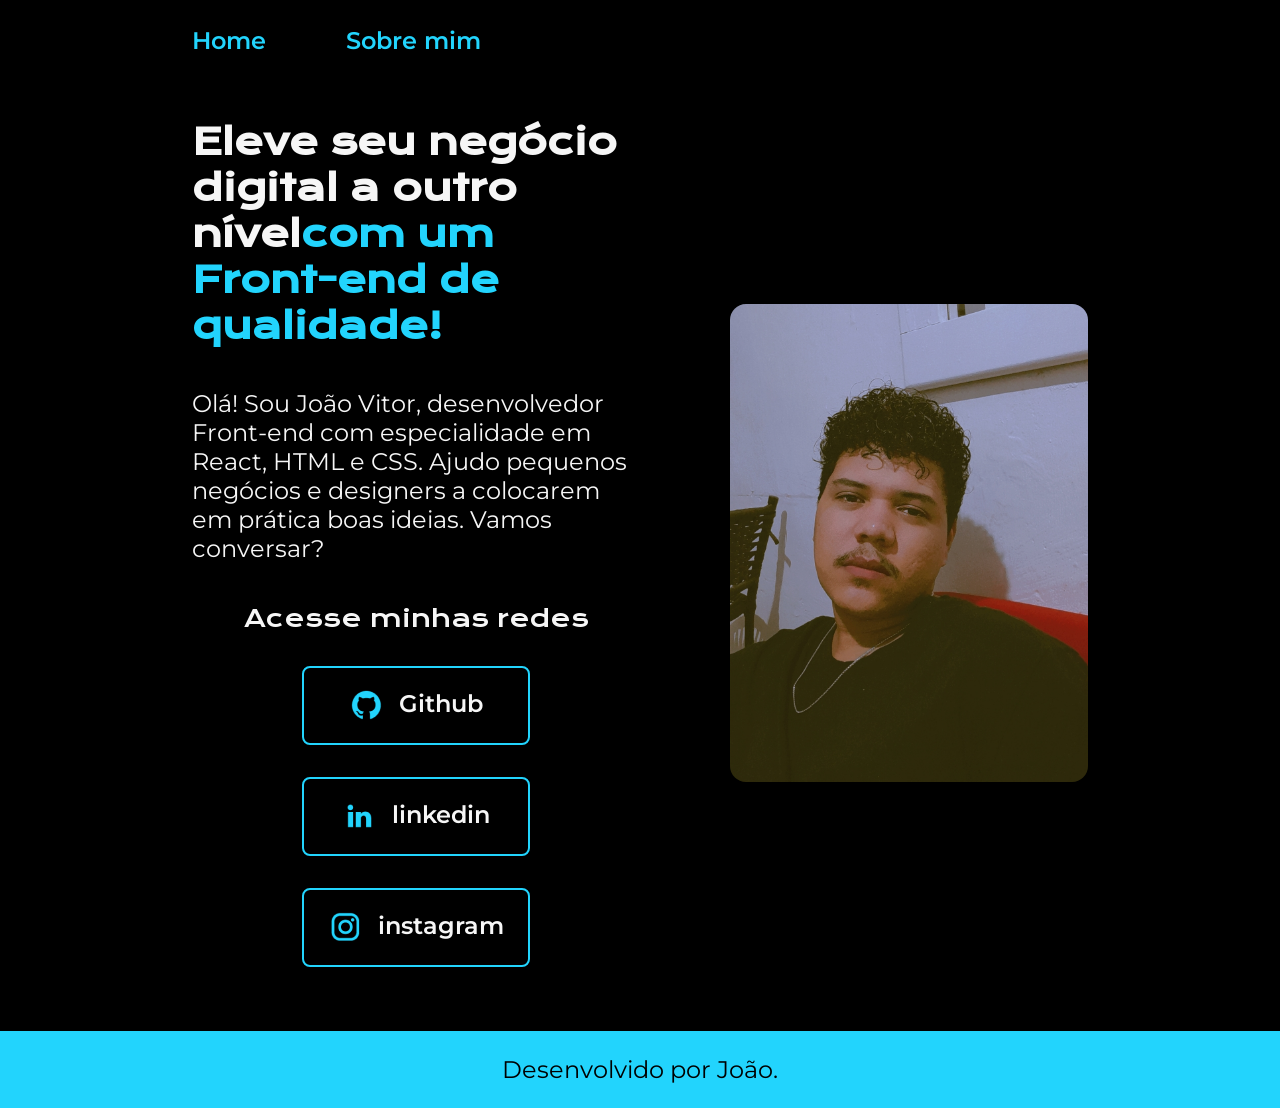
==== index.html @ b3d66b2e "Add files via upload" ====
<!DOCTYPE html>
<html lang="pt-br">

<head>
    <meta charset="UTF-8">
    <meta http-equiv="X-UA-Compatible" content="IE=edge">
    <meta name="viewport" content="width=device-width, initial-scale=1.0">
    <title>Portifolio</title>
    <link rel="stylesheet" href="./styles/style.css">
</head>

<body>
    <header class="cabecalho">
        <nav class="cabecalho__menu">
            <a class="cabecalho__menu__link" href="index.html">Home</a>
            <a class="cabecalho__menu__link" href="about.html">Sobre mim</a>
        </nav>
    </header>
    <main class="apresentacao">
        <section class="apresentacao__conteudo">
            <h1 class="apresentacao__conteudo__titulo">Eleve seu negócio digital a outro nível<strong 
            class="titulo-destaque">com um Front-end de qualidade!
            </strong></h1>
            <p class="apresentacao__conteudo__texto">Olá! Sou João Vitor, desenvolvedor
            Front-end com especialidade em React, HTML e
            CSS. Ajudo pequenos negócios e designers a
            colocarem em prática boas ideias. Vamos
            conversar?</p>
            <div class="apresentacao__links">
                <h2 class="apresentacao__links__subtitulo">Acesse minhas redes</h2>
                <a class="apresentacao__links__navegacao" href="https://github.com/slaaff">
                    <img src="./assets/github.png">
                    Github
                </a>
                <a class="apresentacao__links__navegacao" href="https://linkedin.com/in/joaovsgaldino">
                    <img src="./assets/linkedin.png">
                    linkedin
                </a>
                <a class="apresentacao__links__navegacao" href="https://instagram.com/sla_aff/">
                    <img src="./assets/instagram.png">
                    instagram
                </a>
            </div>
        </section>
        <img class="apresentacao__imagem" src="./assets/foto.jpg" alt="Foto de João Vitor">
    </main>
    <footer class="rodape">
        <p>Desenvolvido por João.</p>
    </footer>
</body>

</html>
---- styles/style.css ----
@import url('https://fonts.googleapis.com/css2?family=Krona+One&family=Montserrat:wght@400;600&display=swap');

:root {
    --cor-primaria: #000000;
    --cor-secundaria: #F6F6F6;
    --cor-terciaria: #22D4FD;
    --cor-hover: #272727;

    --fonte-primaria: 'Krona One', sans-serif;
    --fonte-secundaria: 'Montserrat', sans-serif;
}
*{
    margin: 0;
    padding: 0;
}

body{
    box-sizing: border-box;
    background-color: var(--cor-primaria);
    color: var(--cor-secundaria);
}
.cabecalho {
    padding: 2% 0% 0% 15%;
}
.cabecalho__menu{
    display: flex;
    gap: 80px;
}
.cabecalho__menu__link{
    font-family: var(--fonte-secundaria);
    font-size: 24px;
    font-weight: 600;
    color: var(--cor-terciaria);
    text-decoration: none;
}
.apresentacao {
    padding: 5% 15%;
    display: flex;
    align-items: center;
    justify-content: space-between;
    gap: 82px;
}
.apresentacao__conteudo {
    width: 50%;
    display: flex;
    flex-direction: column;
    gap: 40px;
}

.apresentacao__conteudo__titulo {
    font-size: 2.25rem;
    font-family: var(--fonte-primaria);
}

.titulo-destaque{
    color: var(--cor-terciaria);
}
.apresentacao__conteudo__texto{
    font-size: 1.5rem;
    font-family: var(--fonte-secundaria);
}

.apresentacao__links{
    display: flex;
    flex-direction: column;
    justify-content: space-between;
    align-items: center;
    gap: 32px;
}
.apresentacao__links__subtitulo{
    font-family: var(--fonte-primaria);
    font-weight: 400;
    font-size: 1.5rem;
}
.apresentacao__links__navegacao{
    display: flex;
    justify-content: center;
    gap: 16px;
    border: 2px solid var(--cor-terciaria);
    width: 50%;
    text-align: center;
    border-radius: 8px;
    font-size: 1.5rem;
    font-weight: 600;
    padding: 21.5px 0;
    text-decoration: none;
    color: var(--cor-secundaria);
    font-family: var(--fonte-secundaria);
}
.apresentacao__links__link:hover{
    background-color: var(--cor-hover);
}

.apresentacao__imagem {
    width: 40%;
    max-width: 420px;
    border-radius: 16px;
    object-fit: cover;
    aspect-ratio: 3/4;
}
.rodape{
    color: var(--cor-primaria);
    background-color: var(--cor-terciaria);
    padding: 24px;
    text-align: center;
    font-family: var(--fonte-secundaria);
    font-size: 1.5rem;
    font-weight: 400;
}

@media (max-width: 1200px) {
    .cabecalho {
        padding: 10%;
    }

    .cabecalho__menu {
        justify-content: center;
    }

    .apresentacao {
        flex-direction: column-reverse;
        padding: 5%;
    }

    .apresentacao__conteudo {
        width: auto;
    }
}
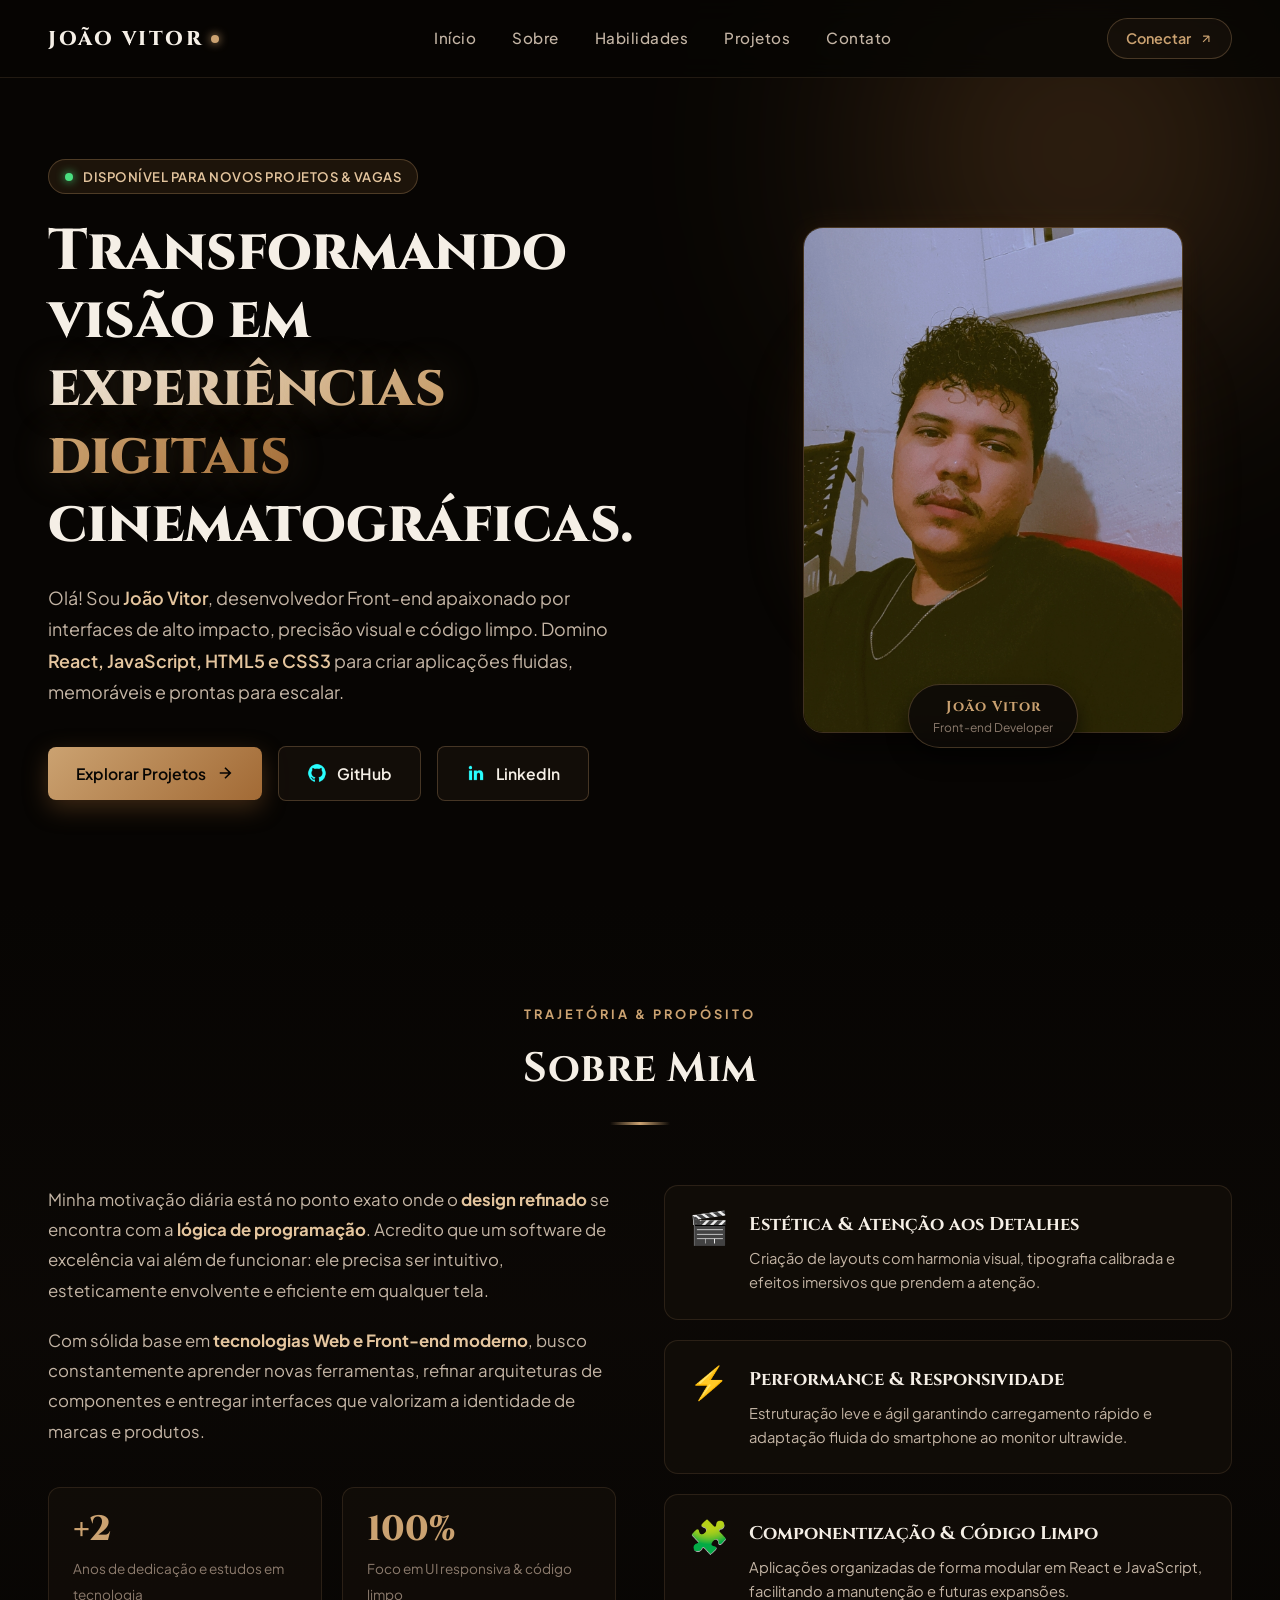
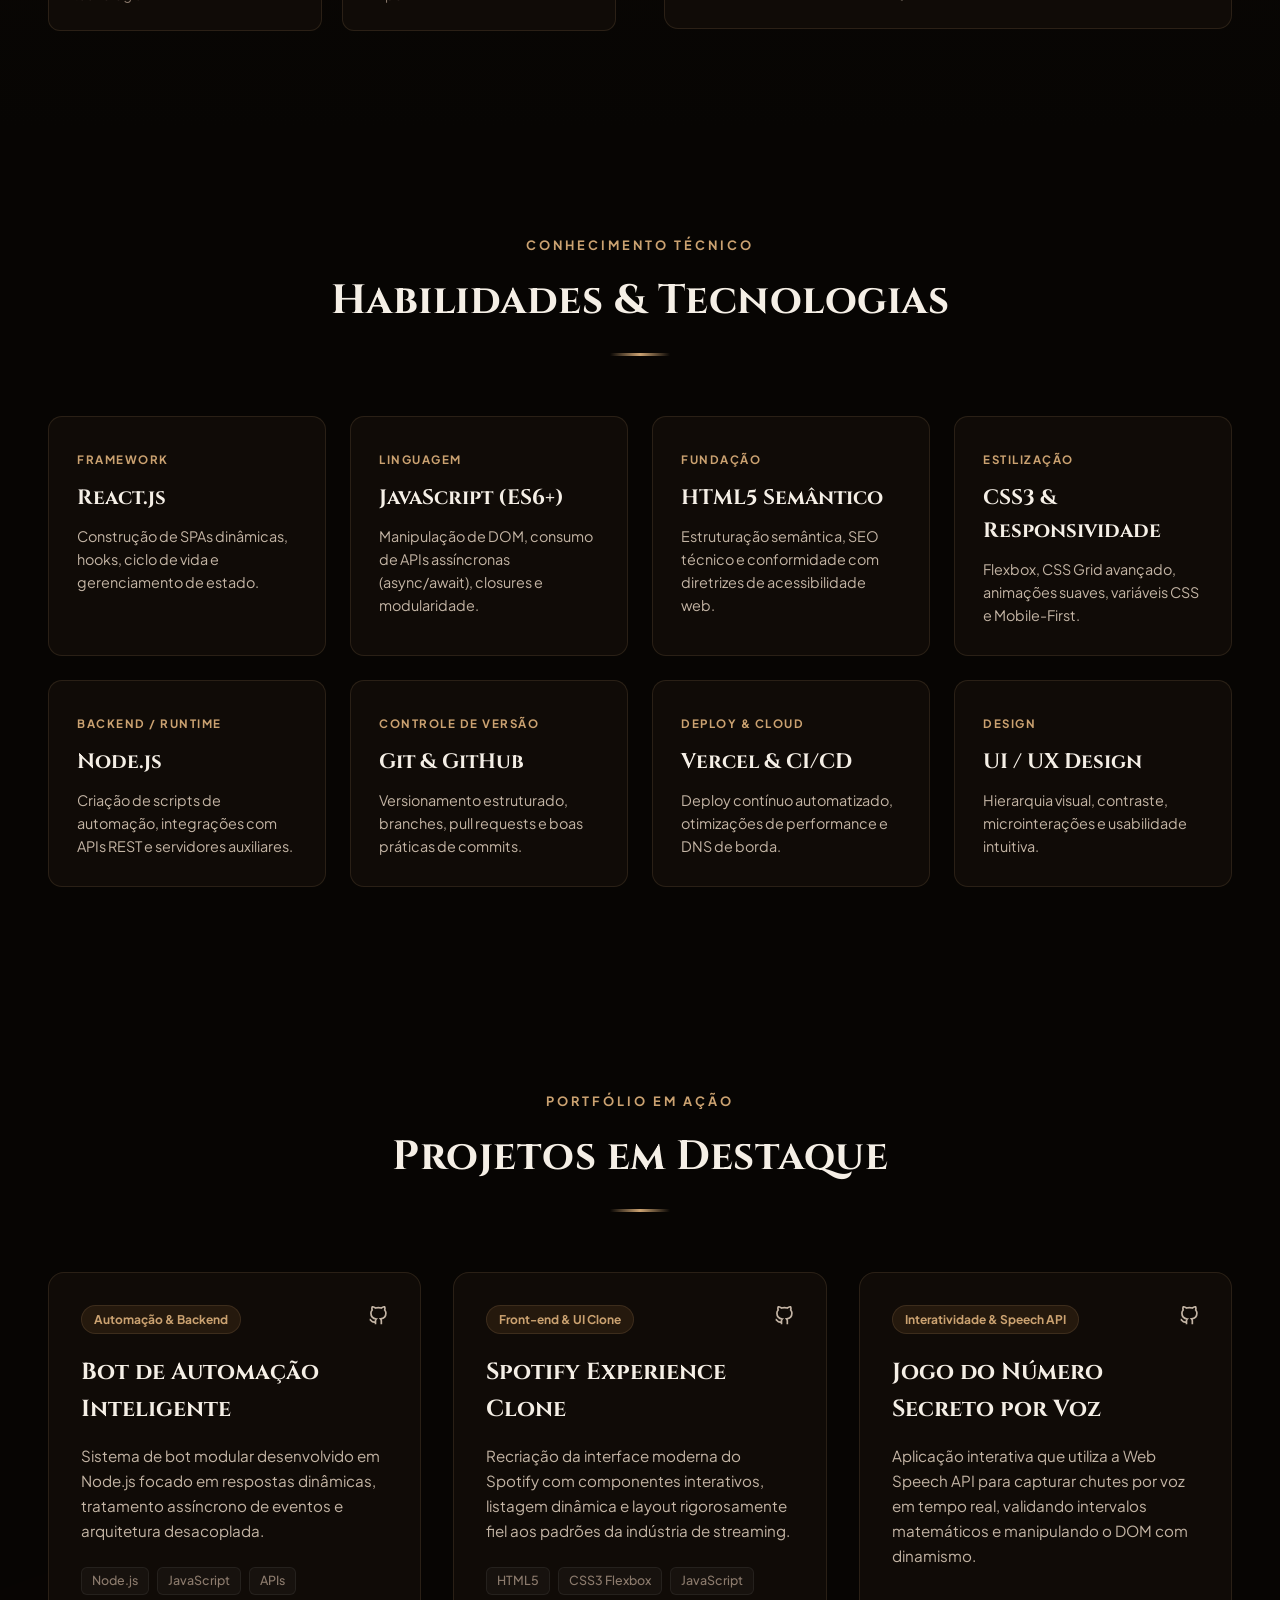
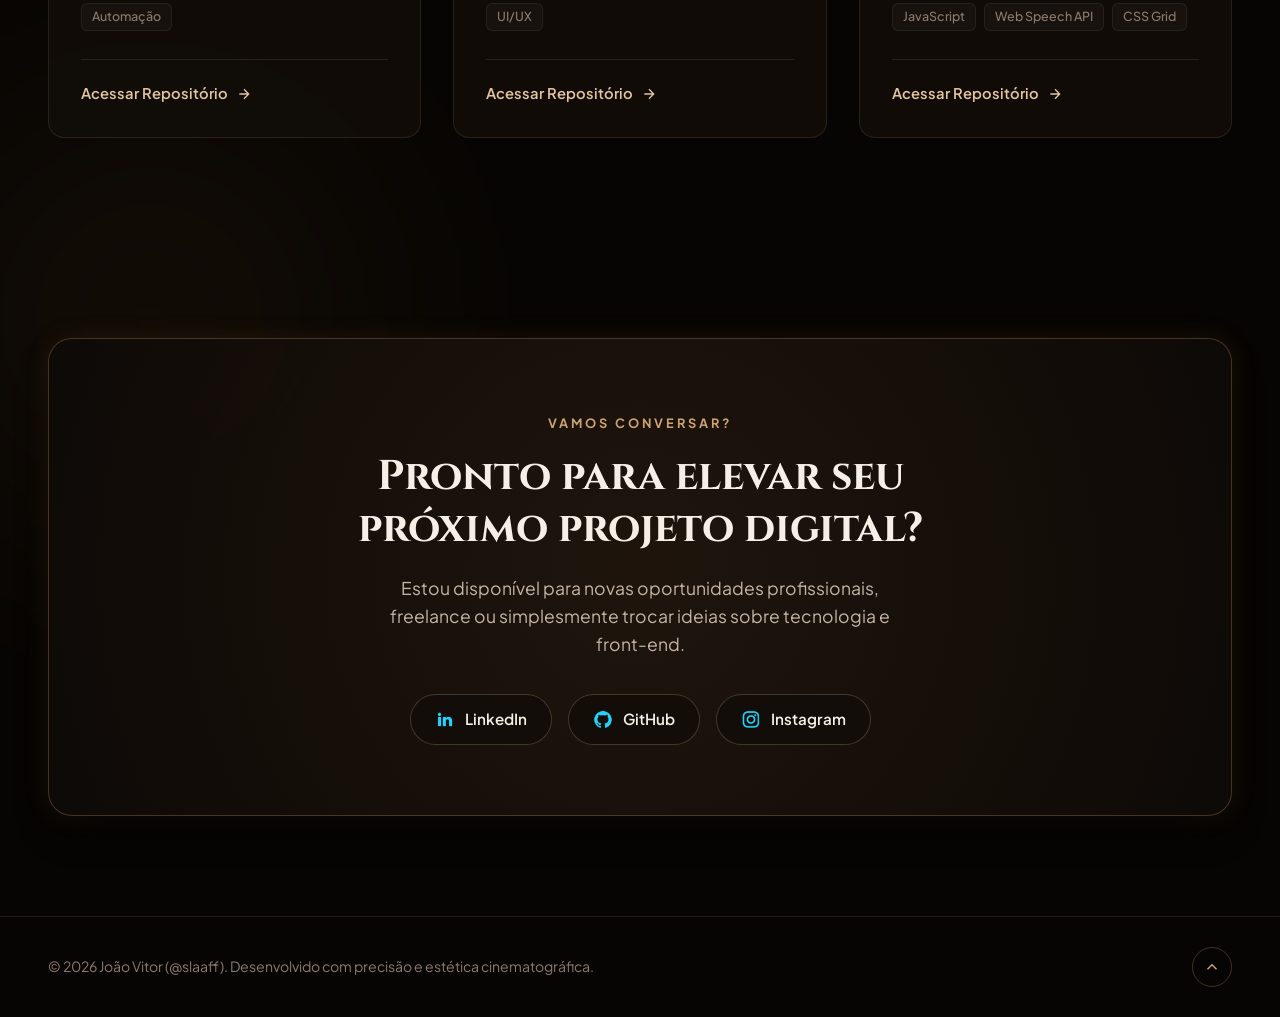
==== commit fc6e6f53: "feat: redesign cinematográfico baseado na paleta âmbar/noir com showcase de projetos" ====
--- a/index.html
+++ b/index.html
@@ -5,48 +5,359 @@
     <meta charset="UTF-8">
     <meta http-equiv="X-UA-Compatible" content="IE=edge">
     <meta name="viewport" content="width=device-width, initial-scale=1.0">
-    <title>Portifolio</title>
+    <title>João Vitor | Desenvolvedor Front-end</title>
+    <meta name="description" content="Portfólio de João Vitor - Desenvolvedor Front-end especializado em React, JavaScript, HTML5 e CSS3 com design moderno e cinematográfico.">
+    
+    <!-- Google Fonts -->
+    <link rel="preconnect" href="https://fonts.googleapis.com">
+    <link rel="preconnect" href="https://fonts.gstatic.com" crossorigin>
+    <link href="https://fonts.googleapis.com/css2?family=Cinzel:wght@600;700;800;900&family=Plus+Jakarta+Sans:wght@300;400;500;600;700&display=swap" rel="stylesheet">
+    
     <link rel="stylesheet" href="./styles/style.css">
 </head>
 
 <body>
-    <header class="cabecalho">
-        <nav class="cabecalho__menu">
-            <a class="cabecalho__menu__link" href="index.html">Home</a>
-            <a class="cabecalho__menu__link" href="about.html">Sobre mim</a>
-        </nav>
+    <!-- Iluminação ambiente cinematográfica de fundo -->
+    <div class="ambient-glow ambient-glow--top"></div>
+    <div class="ambient-glow ambient-glow--bottom"></div>
+
+    <!-- Cabeçalho / Navegação -->
+    <header class="header">
+        <div class="header__container">
+            <a href="#inicio" class="header__logo">
+                <span class="logo__text">JOÃO VITOR</span>
+                <span class="logo__dot"></span>
+            </a>
+            
+            <nav class="header__nav">
+                <a class="nav__link" href="#inicio">Início</a>
+                <a class="nav__link" href="#sobre">Sobre</a>
+                <a class="nav__link" href="#skills">Habilidades</a>
+                <a class="nav__link" href="#projetos">Projetos</a>
+                <a class="nav__link" href="#contato">Contato</a>
+            </nav>
+
+            <a class="header__cta" href="https://linkedin.com/in/joaovsgaldino" target="_blank" rel="noopener noreferrer">
+                <span>Conectar</span>
+                <svg width="14" height="14" viewBox="0 0 24 24" fill="none" stroke="currentColor" stroke-width="2"><path d="M7 17L17 7M17 7H7M17 7V17"/></svg>
+            </a>
+        </div>
     </header>
-    <main class="apresentacao">
-        <section class="apresentacao__conteudo">
-            <h1 class="apresentacao__conteudo__titulo">Eleve seu negócio digital a outro nível<strong 
-            class="titulo-destaque">com um Front-end de qualidade!
-            </strong></h1>
-            <p class="apresentacao__conteudo__texto">Olá! Sou João Vitor, desenvolvedor
-            Front-end com especialidade em React, HTML e
-            CSS. Ajudo pequenos negócios e designers a
-            colocarem em prática boas ideias. Vamos
-            conversar?</p>
-            <div class="apresentacao__links">
-                <h2 class="apresentacao__links__subtitulo">Acesse minhas redes</h2>
-                <a class="apresentacao__links__navegacao" href="https://github.com/slaaff">
-                    <img src="./assets/github.png">
-                    Github
-                </a>
-                <a class="apresentacao__links__navegacao" href="https://linkedin.com/in/joaovsgaldino">
-                    <img src="./assets/linkedin.png">
-                    linkedin
-                </a>
-                <a class="apresentacao__links__navegacao" href="https://instagram.com/sla_aff/">
-                    <img src="./assets/instagram.png">
-                    instagram
-                </a>
-            </div>
-        </section>
-        <img class="apresentacao__imagem" src="./assets/foto.jpg" alt="Foto de João Vitor">
+
+    <main>
+        <!-- Hero Section -->
+        <section id="inicio" class="hero">
+            <div class="hero__container">
+                <div class="hero__content">
+                    <div class="status-badge">
+                        <span class="status-badge__dot"></span>
+                        <span class="status-badge__text">Disponível para novos projetos & vagas</span>
+                    </div>
+
+                    <h1 class="hero__title">
+                        Transformando visão em <span class="highlight-gold">experiências digitais</span> cinematográficas.
+                    </h1>
+
+                    <p class="hero__description">
+                        Olá! Sou <strong>João Vitor</strong>, desenvolvedor Front-end apaixonado por interfaces de alto impacto, precisão visual e código limpo. Domino <strong>React, JavaScript, HTML5 e CSS3</strong> para criar aplicações fluidas, memoráveis e prontas para escalar.
+                    </p>
+
+                    <div class="hero__actions">
+                        <a href="#projetos" class="btn btn--primary">
+                            <span>Explorar Projetos</span>
+                            <svg width="18" height="18" viewBox="0 0 24 24" fill="none" stroke="currentColor" stroke-width="2.2"><path d="M5 12h14M12 5l7 7-7 7"/></svg>
+                        </a>
+                        <a href="https://github.com/slaaff" target="_blank" rel="noopener noreferrer" class="btn btn--secondary">
+                            <img src="./assets/github.png" alt="GitHub" class="btn__icon">
+                            <span>GitHub</span>
+                        </a>
+                        <a href="https://linkedin.com/in/joaovsgaldino" target="_blank" rel="noopener noreferrer" class="btn btn--secondary">
+                            <img src="./assets/linkedin.png" alt="LinkedIn" class="btn__icon">
+                            <span>LinkedIn</span>
+                        </a>
+                    </div>
+                </div>
+
+                <div class="hero__visual">
+                    <div class="photo-frame">
+                        <div class="photo-frame__glow"></div>
+                        <img class="photo-frame__img" src="./assets/foto.jpg" alt="Foto de João Vitor">
+                        <div class="photo-frame__badge">
+                            <span class="badge__title">João Vitor</span>
+                            <span class="badge__subtitle">Front-end Developer</span>
+                        </div>
+                    </div>
+                </div>
+            </div>
+        </section>
+
+        <!-- Seção Sobre Mim -->
+        <section id="sobre" class="about">
+            <div class="section__container">
+                <div class="section__header">
+                    <span class="section__kicker">TRAJETÓRIA & PROPÓSITO</span>
+                    <h2 class="section__title">Sobre Mim</h2>
+                    <div class="section__line"></div>
+                </div>
+
+                <div class="about__grid">
+                    <div class="about__text-block">
+                        <p class="about__paragraph">
+                            Minha motivação diária está no ponto exato onde o <strong>design refinado</strong> se encontra com a <strong>lógica de programação</strong>. Acredito que um software de excelência vai além de funcionar: ele precisa ser intuitivo, esteticamente envolvente e eficiente em qualquer tela.
+                        </p>
+                        <p class="about__paragraph">
+                            Com sólida base em <strong>tecnologias Web e Front-end moderno</strong>, busco constantemente aprender novas ferramentas, refinar arquiteturas de componentes e entregar interfaces que valorizam a identidade de marcas e produtos.
+                        </p>
+
+                        <div class="stats-grid">
+                            <div class="stat-card">
+                                <span class="stat-card__number">+2</span>
+                                <span class="stat-card__label">Anos de dedicação e estudos em tecnologia</span>
+                            </div>
+                            <div class="stat-card">
+                                <span class="stat-card__number">100%</span>
+                                <span class="stat-card__label">Foco em UI responsiva & código limpo</span>
+                            </div>
+                        </div>
+                    </div>
+
+                    <div class="about__pillars">
+                        <div class="pillar-card">
+                            <div class="pillar-card__icon">🎬</div>
+                            <div class="pillar-card__info">
+                                <h3>Estética & Atenção aos Detalhes</h3>
+                                <p>Criação de layouts com harmonia visual, tipografia calibrada e efeitos imersivos que prendem a atenção.</p>
+                            </div>
+                        </div>
+
+                        <div class="pillar-card">
+                            <div class="pillar-card__icon">⚡</div>
+                            <div class="pillar-card__info">
+                                <h3>Performance & Responsividade</h3>
+                                <p>Estruturação leve e ágil garantindo carregamento rápido e adaptação fluida do smartphone ao monitor ultrawide.</p>
+                            </div>
+                        </div>
+
+                        <div class="pillar-card">
+                            <div class="pillar-card__icon">🧩</div>
+                            <div class="pillar-card__info">
+                                <h3>Componentização & Código Limpo</h3>
+                                <p>Aplicações organizadas de forma modular em React e JavaScript, facilitando a manutenção e futuras expansões.</p>
+                            </div>
+                        </div>
+                    </div>
+                </div>
+            </div>
+        </section>
+
+        <!-- Seção de Habilidades (Tech Stack) -->
+        <section id="skills" class="skills">
+            <div class="section__container">
+                <div class="section__header">
+                    <span class="section__kicker">CONHECIMENTO TÉCNICO</span>
+                    <h2 class="section__title">Habilidades & Tecnologias</h2>
+                    <div class="section__line"></div>
+                </div>
+
+                <div class="skills__grid">
+                    <div class="skill-card">
+                        <div class="skill-card__tag">Framework</div>
+                        <h3 class="skill-card__name">React.js</h3>
+                        <p class="skill-card__desc">Construção de SPAs dinâmicas, hooks, ciclo de vida e gerenciamento de estado.</p>
+                    </div>
+
+                    <div class="skill-card">
+                        <div class="skill-card__tag">Linguagem</div>
+                        <h3 class="skill-card__name">JavaScript (ES6+)</h3>
+                        <p class="skill-card__desc">Manipulação de DOM, consumo de APIs assíncronas (async/await), closures e modularidade.</p>
+                    </div>
+
+                    <div class="skill-card">
+                        <div class="skill-card__tag">Fundação</div>
+                        <h3 class="skill-card__name">HTML5 Semântico</h3>
+                        <p class="skill-card__desc">Estruturação semântica, SEO técnico e conformidade com diretrizes de acessibilidade web.</p>
+                    </div>
+
+                    <div class="skill-card">
+                        <div class="skill-card__tag">Estilização</div>
+                        <h3 class="skill-card__name">CSS3 & Responsividade</h3>
+                        <p class="skill-card__desc">Flexbox, CSS Grid avançado, animações suaves, variáveis CSS e Mobile-First.</p>
+                    </div>
+
+                    <div class="skill-card">
+                        <div class="skill-card__tag">Backend / Runtime</div>
+                        <h3 class="skill-card__name">Node.js</h3>
+                        <p class="skill-card__desc">Criação de scripts de automação, integrações com APIs REST e servidores auxiliares.</p>
+                    </div>
+
+                    <div class="skill-card">
+                        <div class="skill-card__tag">Controle de Versão</div>
+                        <h3 class="skill-card__name">Git & GitHub</h3>
+                        <p class="skill-card__desc">Versionamento estruturado, branches, pull requests e boas práticas de commits.</p>
+                    </div>
+
+                    <div class="skill-card">
+                        <div class="skill-card__tag">Deploy & Cloud</div>
+                        <h3 class="skill-card__name">Vercel & CI/CD</h3>
+                        <p class="skill-card__desc">Deploy contínuo automatizado, otimizações de performance e DNS de borda.</p>
+                    </div>
+
+                    <div class="skill-card">
+                        <div class="skill-card__tag">Design</div>
+                        <h3 class="skill-card__name">UI / UX Design</h3>
+                        <p class="skill-card__desc">Hierarquia visual, contraste, microinterações e usabilidade intuitiva.</p>
+                    </div>
+                </div>
+            </div>
+        </section>
+
+        <!-- Seção de Projetos -->
+        <section id="projetos" class="projects">
+            <div class="section__container">
+                <div class="section__header">
+                    <span class="section__kicker">PORTFÓLIO EM AÇÃO</span>
+                    <h2 class="section__title">Projetos em Destaque</h2>
+                    <div class="section__line"></div>
+                </div>
+
+                <div class="projects__grid">
+                    <!-- Projeto 1: Bot -->
+                    <article class="project-card">
+                        <div class="project-card__header">
+                            <span class="project-card__badge">Automação & Backend</span>
+                            <div class="project-card__links">
+                                <a href="https://github.com/slaaff/bot" target="_blank" rel="noopener noreferrer" title="Ver código no GitHub" class="icon-link">
+                                    <svg width="20" height="20" viewBox="0 0 24 24" fill="none" stroke="currentColor" stroke-width="2"><path d="M9 19c-5 1.5-5-2.5-7-3m14 6v-3.87a3.37 3.37 0 0 0-.94-2.61c3.14-.35 6.44-1.54 6.44-7A5.44 5.44 0 0 0 20 4.77 5.07 5.07 0 0 0 19.91 1S18.73.65 16 2.48a13.38 13.38 0 0 0-7 0C6.27.65 5.09 1 5.09 1A5.07 5.07 0 0 0 5 4.77a5.44 5.44 0 0 0-1.5 3.78c0 5.42 3.3 6.61 6.44 7A3.37 3.37 0 0 0 9 18.13V22"/></svg>
+                                </a>
+                            </div>
+                        </div>
+
+                        <h3 class="project-card__title">Bot de Automação Inteligente</h3>
+                        <p class="project-card__desc">
+                            Sistema de bot modular desenvolvido em Node.js focado em respostas dinâmicas, tratamento assíncrono de eventos e arquitetura desacoplada.
+                        </p>
+
+                        <div class="project-card__techs">
+                            <span>Node.js</span>
+                            <span>JavaScript</span>
+                            <span>APIs</span>
+                            <span>Automação</span>
+                        </div>
+
+                        <div class="project-card__footer">
+                            <a href="https://github.com/slaaff/bot" target="_blank" rel="noopener noreferrer" class="project-link">
+                                <span>Acessar Repositório</span>
+                                <svg width="16" height="16" viewBox="0 0 24 24" fill="none" stroke="currentColor" stroke-width="2"><path d="M5 12h14M12 5l7 7-7 7"/></svg>
+                            </a>
+                        </div>
+                    </article>
+
+                    <!-- Projeto 2: Spotify Imersão -->
+                    <article class="project-card">
+                        <div class="project-card__header">
+                            <span class="project-card__badge">Front-end & UI Clone</span>
+                            <div class="project-card__links">
+                                <a href="https://github.com/slaaff/spotify-imersao-alura" target="_blank" rel="noopener noreferrer" title="Ver código no GitHub" class="icon-link">
+                                    <svg width="20" height="20" viewBox="0 0 24 24" fill="none" stroke="currentColor" stroke-width="2"><path d="M9 19c-5 1.5-5-2.5-7-3m14 6v-3.87a3.37 3.37 0 0 0-.94-2.61c3.14-.35 6.44-1.54 6.44-7A5.44 5.44 0 0 0 20 4.77 5.07 5.07 0 0 0 19.91 1S18.73.65 16 2.48a13.38 13.38 0 0 0-7 0C6.27.65 5.09 1 5.09 1A5.07 5.07 0 0 0 5 4.77a5.44 5.44 0 0 0-1.5 3.78c0 5.42 3.3 6.61 6.44 7A3.37 3.37 0 0 0 9 18.13V22"/></svg>
+                                </a>
+                            </div>
+                        </div>
+
+                        <h3 class="project-card__title">Spotify Experience Clone</h3>
+                        <p class="project-card__desc">
+                            Recriação da interface moderna do Spotify com componentes interativos, listagem dinâmica e layout rigorosamente fiel aos padrões da indústria de streaming.
+                        </p>
+
+                        <div class="project-card__techs">
+                            <span>HTML5</span>
+                            <span>CSS3 Flexbox</span>
+                            <span>JavaScript</span>
+                            <span>UI/UX</span>
+                        </div>
+
+                        <div class="project-card__footer">
+                            <a href="https://github.com/slaaff/spotify-imersao-alura" target="_blank" rel="noopener noreferrer" class="project-link">
+                                <span>Acessar Repositório</span>
+                                <svg width="16" height="16" viewBox="0 0 24 24" fill="none" stroke="currentColor" stroke-width="2"><path d="M5 12h14M12 5l7 7-7 7"/></svg>
+                            </a>
+                        </div>
+                    </article>
+
+                    <!-- Projeto 3: Jogo Número Secreto -->
+                    <article class="project-card">
+                        <div class="project-card__header">
+                            <span class="project-card__badge">Interatividade & Speech API</span>
+                            <div class="project-card__links">
+                                <a href="https://github.com/slaaff/jogo-do-numero-secreto-alura" target="_blank" rel="noopener noreferrer" title="Ver código no GitHub" class="icon-link">
+                                    <svg width="20" height="20" viewBox="0 0 24 24" fill="none" stroke="currentColor" stroke-width="2"><path d="M9 19c-5 1.5-5-2.5-7-3m14 6v-3.87a3.37 3.37 0 0 0-.94-2.61c3.14-.35 6.44-1.54 6.44-7A5.44 5.44 0 0 0 20 4.77 5.07 5.07 0 0 0 19.91 1S18.73.65 16 2.48a13.38 13.38 0 0 0-7 0C6.27.65 5.09 1 5.09 1A5.07 5.07 0 0 0 5 4.77a5.44 5.44 0 0 0-1.5 3.78c0 5.42 3.3 6.61 6.44 7A3.37 3.37 0 0 0 9 18.13V22"/></svg>
+                                </a>
+                            </div>
+                        </div>
+
+                        <h3 class="project-card__title">Jogo do Número Secreto por Voz</h3>
+                        <p class="project-card__desc">
+                            Aplicação interativa que utiliza a Web Speech API para capturar chutes por voz em tempo real, validando intervalos matemáticos e manipulando o DOM com dinamismo.
+                        </p>
+
+                        <div class="project-card__techs">
+                            <span>JavaScript</span>
+                            <span>Web Speech API</span>
+                            <span>CSS Grid</span>
+                        </div>
+
+                        <div class="project-card__footer">
+                            <a href="https://github.com/slaaff/jogo-do-numero-secreto-alura" target="_blank" rel="noopener noreferrer" class="project-link">
+                                <span>Acessar Repositório</span>
+                                <svg width="16" height="16" viewBox="0 0 24 24" fill="none" stroke="currentColor" stroke-width="2"><path d="M5 12h14M12 5l7 7-7 7"/></svg>
+                            </a>
+                        </div>
+                    </article>
+                </div>
+            </div>
+        </section>
+
+        <!-- Seção de Contato -->
+        <section id="contato" class="contact">
+            <div class="section__container">
+                <div class="contact__box">
+                    <span class="contact__kicker">VAMOS CONVERSAR?</span>
+                    <h2 class="contact__title">Pronto para elevar seu próximo projeto digital?</h2>
+                    <p class="contact__desc">
+                        Estou disponível para novas oportunidades profissionais, freelance ou simplesmente trocar ideias sobre tecnologia e front-end.
+                    </p>
+
+                    <div class="contact__links">
+                        <a href="https://linkedin.com/in/joaovsgaldino" target="_blank" rel="noopener noreferrer" class="contact-pill">
+                            <img src="./assets/linkedin.png" alt="LinkedIn">
+                            <span>LinkedIn</span>
+                        </a>
+
+                        <a href="https://github.com/slaaff" target="_blank" rel="noopener noreferrer" class="contact-pill">
+                            <img src="./assets/github.png" alt="GitHub">
+                            <span>GitHub</span>
+                        </a>
+
+                        <a href="https://instagram.com/joaovsgaldino/" target="_blank" rel="noopener noreferrer" class="contact-pill">
+                            <img src="./assets/instagram.png" alt="Instagram">
+                            <span>Instagram</span>
+                        </a>
+                    </div>
+                </div>
+            </div>
+        </section>
     </main>
-    <footer class="rodape">
-        <p>Desenvolvido por João.</p>
+
+    <!-- Rodapé -->
+    <footer class="footer">
+        <div class="footer__container">
+            <p class="footer__copy">
+                &copy; 2026 João Vitor (@slaaff). Desenvolvido com precisão e estética cinematográfica.
+            </p>
+            <a href="#inicio" class="footer__back-top" title="Voltar ao topo">
+                <svg width="18" height="18" viewBox="0 0 24 24" fill="none" stroke="currentColor" stroke-width="2"><path d="M18 15l-6-6-6 6"/></svg>
+            </a>
+        </div>
     </footer>
 </body>
 
-</html>+</html>
--- a/styles/style.css
+++ b/styles/style.css
@@ -1,128 +1,938 @@
-@import url('https://fonts.googleapis.com/css2?family=Krona+One&family=Montserrat:wght@400;600&display=swap');
+/* ==========================================================================
+   PALETA CINEMATOGRÁFICA BASEADA NAS REFERÊNCIAS
+   Tons: Obsidian Noir (#070503), Espresso Deep (#0e0906), 
+         Warm Amber (#a26a35), Champagne Bronze (#cba271), Warm Ivory (#f5efe6)
+   ========================================================================== */
 
 :root {
-    --cor-primaria: #000000;
-    --cor-secundaria: #F6F6F6;
-    --cor-terciaria: #22D4FD;
-    --cor-hover: #272727;
-
-    --fonte-primaria: 'Krona One', sans-serif;
-    --fonte-secundaria: 'Montserrat', sans-serif;
-}
-*{
+    --bg-base: #070503;
+    --bg-surface: #0e0a07;
+    --bg-surface-elevated: #16100b;
+    --bg-card: rgba(18, 13, 9, 0.85);
+
+    --border-subtle: rgba(203, 162, 113, 0.14);
+    --border-medium: rgba(203, 162, 113, 0.28);
+    --border-glow: rgba(203, 162, 113, 0.55);
+
+    --accent-gold: #cba271;
+    --accent-gold-light: #e4c59e;
+    --accent-amber: #a26a35;
+    --accent-amber-glow: rgba(162, 106, 53, 0.35);
+
+    --text-primary: #f5efe6;
+    --text-secondary: #c4b5a5;
+    --text-muted: #8c7b6d;
+
+    --font-heading: 'Cinzel', serif;
+    --font-body: 'Plus Jakarta Sans', sans-serif;
+
+    --transition-smooth: all 0.35s cubic-bezier(0.16, 1, 0.3, 1);
+    --shadow-cinematic: 0 20px 40px -15px rgba(0, 0, 0, 0.8), 0 0 25px rgba(162, 106, 53, 0.15);
+}
+
+/* Reset Global */
+*, *::before, *::after {
     margin: 0;
     padding: 0;
-}
-
-body{
     box-sizing: border-box;
-    background-color: var(--cor-primaria);
-    color: var(--cor-secundaria);
-}
-.cabecalho {
-    padding: 2% 0% 0% 15%;
-}
-.cabecalho__menu{
-    display: flex;
-    gap: 80px;
-}
-.cabecalho__menu__link{
-    font-family: var(--fonte-secundaria);
-    font-size: 24px;
+}
+
+html {
+    scroll-behavior: smooth;
+    font-size: 16px;
+}
+
+body {
+    background-color: var(--bg-base);
+    color: var(--text-primary);
+    font-family: var(--font-body);
+    line-height: 1.6;
+    overflow-x: hidden;
+    position: relative;
+    -webkit-font-smoothing: antialiased;
+}
+
+/* ==========================================================================
+   EFEITOS DE ILUMINAÇÃO CINEMATOGRÁFICA
+   ========================================================================== */
+
+.ambient-glow {
+    position: absolute;
+    width: 600px;
+    height: 600px;
+    border-radius: 50%;
+    pointer-events: none;
+    z-index: 0;
+    filter: blur(120px);
+    opacity: 0.45;
+}
+
+.ambient-glow--top {
+    top: -150px;
+    right: -100px;
+    background: radial-gradient(circle, var(--accent-amber) 0%, transparent 70%);
+}
+
+.ambient-glow--bottom {
+    bottom: 400px;
+    left: -150px;
+    background: radial-gradient(circle, rgba(162, 106, 53, 0.3) 0%, transparent 70%);
+}
+
+/* ==========================================================================
+   CABEÇALHO & NAVBAR
+   ========================================================================== */
+
+.header {
+    position: fixed;
+    top: 0;
+    left: 0;
+    width: 100%;
+    z-index: 1000;
+    background: rgba(7, 5, 3, 0.82);
+    backdrop-filter: blur(14px);
+    -webkit-backdrop-filter: blur(14px);
+    border-bottom: 1px solid var(--border-subtle);
+    padding: 18px 0;
+}
+
+.header__container {
+    max-width: 1240px;
+    margin: 0 auto;
+    padding: 0 28px;
+    display: flex;
+    align-items: center;
+    justify-content: space-between;
+}
+
+.header__logo {
+    display: flex;
+    align-items: center;
+    gap: 8px;
+    text-decoration: none;
+    font-family: var(--font-heading);
+    font-size: 1.25rem;
+    font-weight: 800;
+    letter-spacing: 2.5px;
+    color: var(--text-primary);
+    transition: var(--transition-smooth);
+}
+
+.header__logo:hover {
+    color: var(--accent-gold);
+}
+
+.logo__dot {
+    width: 8px;
+    height: 8px;
+    background: var(--accent-gold);
+    border-radius: 50%;
+    box-shadow: 0 0 10px var(--accent-gold);
+}
+
+.header__nav {
+    display: flex;
+    align-items: center;
+    gap: 36px;
+}
+
+.nav__link {
+    color: var(--text-secondary);
+    text-decoration: none;
+    font-size: 0.95rem;
+    font-weight: 500;
+    letter-spacing: 0.5px;
+    transition: var(--transition-smooth);
+    position: relative;
+    padding: 6px 0;
+}
+
+.nav__link::after {
+    content: '';
+    position: absolute;
+    bottom: 0;
+    left: 0;
+    width: 0;
+    height: 2px;
+    background: var(--accent-gold);
+    transition: var(--transition-smooth);
+}
+
+.nav__link:hover {
+    color: var(--accent-gold);
+}
+
+.nav__link:hover::after {
+    width: 100%;
+}
+
+.header__cta {
+    display: inline-flex;
+    align-items: center;
+    gap: 8px;
+    padding: 8px 18px;
+    border: 1px solid var(--border-medium);
+    border-radius: 50px;
+    color: var(--accent-gold);
+    text-decoration: none;
+    font-size: 0.9rem;
     font-weight: 600;
-    color: var(--cor-terciaria);
+    background: rgba(203, 162, 113, 0.05);
+    transition: var(--transition-smooth);
+}
+
+.header__cta:hover {
+    background: var(--accent-gold);
+    color: var(--bg-base);
+    border-color: var(--accent-gold);
+    box-shadow: 0 0 20px rgba(203, 162, 113, 0.4);
+}
+
+/* ==========================================================================
+   HERO SECTION
+   ========================================================================== */
+
+.hero {
+    min-height: 100vh;
+    padding: 150px 0 90px;
+    display: flex;
+    align-items: center;
+    position: relative;
+    z-index: 1;
+}
+
+.hero__container {
+    max-width: 1240px;
+    margin: 0 auto;
+    padding: 0 28px;
+    display: grid;
+    grid-template-columns: 1.15fr 0.85fr;
+    gap: 60px;
+    align-items: center;
+}
+
+.status-badge {
+    display: inline-flex;
+    align-items: center;
+    gap: 10px;
+    padding: 6px 16px;
+    background: rgba(162, 106, 53, 0.15);
+    border: 1px solid var(--border-medium);
+    border-radius: 50px;
+    margin-bottom: 24px;
+}
+
+.status-badge__dot {
+    width: 8px;
+    height: 8px;
+    background: #4ade80;
+    border-radius: 50%;
+    box-shadow: 0 0 10px #4ade80;
+    animation: pulse 2s infinite ease-in-out;
+}
+
+@keyframes pulse {
+    0%, 100% { opacity: 1; transform: scale(1); }
+    50% { opacity: 0.4; transform: scale(0.85); }
+}
+
+.status-badge__text {
+    font-size: 0.82rem;
+    font-weight: 600;
+    letter-spacing: 0.5px;
+    color: var(--accent-gold-light);
+    text-transform: uppercase;
+}
+
+.hero__title {
+    font-family: var(--font-heading);
+    font-size: clamp(2.3rem, 4.5vw, 3.6rem);
+    font-weight: 800;
+    line-height: 1.18;
+    letter-spacing: -0.5px;
+    color: var(--text-primary);
+    margin-bottom: 24px;
+}
+
+.highlight-gold {
+    background: linear-gradient(135deg, #f5efe6 0%, var(--accent-gold) 60%, var(--accent-amber) 100%);
+    -webkit-background-clip: text;
+    -webkit-text-fill-color: transparent;
+    text-shadow: 0 0 40px rgba(203, 162, 113, 0.25);
+}
+
+.hero__description {
+    font-size: 1.12rem;
+    color: var(--text-secondary);
+    line-height: 1.75;
+    margin-bottom: 38px;
+    max-width: 580px;
+}
+
+.hero__description strong {
+    color: var(--accent-gold-light);
+    font-weight: 600;
+}
+
+.hero__actions {
+    display: flex;
+    flex-wrap: wrap;
+    align-items: center;
+    gap: 16px;
+}
+
+/* Botões */
+.btn {
+    display: inline-flex;
+    align-items: center;
+    justify-content: center;
+    gap: 10px;
+    padding: 14px 28px;
+    border-radius: 8px;
+    font-size: 0.98rem;
+    font-weight: 600;
     text-decoration: none;
-}
-.apresentacao {
-    padding: 5% 15%;
-    display: flex;
-    align-items: center;
-    justify-content: space-between;
-    gap: 82px;
-}
-.apresentacao__conteudo {
-    width: 50%;
+    transition: var(--transition-smooth);
+    cursor: pointer;
+}
+
+.btn--primary {
+    background: linear-gradient(135deg, var(--accent-gold) 0%, var(--accent-amber) 100%);
+    color: #070503;
+    border: none;
+    box-shadow: 0 8px 25px rgba(162, 106, 53, 0.35);
+}
+
+.btn--primary:hover {
+    transform: translateY(-2px);
+    box-shadow: 0 12px 30px rgba(203, 162, 113, 0.45);
+    filter: brightness(1.1);
+}
+
+.btn--secondary {
+    background: rgba(22, 16, 11, 0.8);
+    color: var(--text-primary);
+    border: 1px solid var(--border-medium);
+}
+
+.btn--secondary:hover {
+    background: var(--bg-surface-elevated);
+    border-color: var(--accent-gold);
+    color: var(--accent-gold-light);
+    transform: translateY(-2px);
+}
+
+.btn__icon {
+    width: 20px;
+    height: 20px;
+    object-fit: contain;
+    filter: brightness(1.2);
+}
+
+/* Foto com Moldura Cinematográfica */
+.hero__visual {
+    display: flex;
+    justify-content: center;
+    align-items: center;
+}
+
+.photo-frame {
+    position: relative;
+    max-width: 380px;
+    width: 100%;
+}
+
+.photo-frame__glow {
+    position: absolute;
+    inset: -15px;
+    background: radial-gradient(circle, rgba(162, 106, 53, 0.4) 0%, transparent 70%);
+    filter: blur(25px);
+    z-index: -1;
+}
+
+.photo-frame__img {
+    width: 100%;
+    aspect-ratio: 3/4;
+    object-fit: cover;
+    border-radius: 20px;
+    border: 1px solid var(--border-medium);
+    box-shadow: var(--shadow-cinematic);
+    filter: contrast(1.05) saturate(1.05);
+    display: block;
+    transition: var(--transition-smooth);
+}
+
+.photo-frame:hover .photo-frame__img {
+    border-color: var(--border-glow);
+    transform: scale(1.015);
+}
+
+.photo-frame__badge {
+    position: absolute;
+    bottom: -15px;
+    left: 50%;
+    transform: translateX(-50%);
+    background: rgba(14, 10, 7, 0.92);
+    border: 1px solid var(--border-medium);
+    backdrop-filter: blur(10px);
+    padding: 10px 24px;
+    border-radius: 50px;
+    text-align: center;
+    white-space: nowrap;
+    box-shadow: 0 10px 20px rgba(0, 0, 0, 0.6);
+}
+
+.badge__title {
+    display: block;
+    font-family: var(--font-heading);
+    font-size: 0.9rem;
+    font-weight: 700;
+    color: var(--accent-gold);
+    letter-spacing: 1px;
+}
+
+.badge__subtitle {
+    display: block;
+    font-size: 0.75rem;
+    color: var(--text-muted);
+}
+
+/* ==========================================================================
+   ESTRUTURA DE SEÇÕES
+   ========================================================================== */
+
+section {
+    padding: 100px 0;
+    position: relative;
+    z-index: 1;
+}
+
+.section__container {
+    max-width: 1240px;
+    margin: 0 auto;
+    padding: 0 28px;
+}
+
+.section__header {
+    text-align: center;
+    margin-bottom: 60px;
+}
+
+.section__kicker {
+    display: inline-block;
+    font-family: var(--font-body);
+    font-size: 0.8rem;
+    font-weight: 700;
+    letter-spacing: 3px;
+    color: var(--accent-gold);
+    text-transform: uppercase;
+    margin-bottom: 12px;
+}
+
+.section__title {
+    font-family: var(--font-heading);
+    font-size: clamp(2rem, 3.2vw, 2.75rem);
+    font-weight: 700;
+    letter-spacing: 0.5px;
+    color: var(--text-primary);
+    margin-bottom: 20px;
+}
+
+.section__line {
+    width: 60px;
+    height: 3px;
+    background: linear-gradient(90deg, transparent, var(--accent-gold), transparent);
+    margin: 0 auto;
+}
+
+/* ==========================================================================
+   SOBRE MIM
+   ========================================================================== */
+
+.about {
+    background: linear-gradient(180deg, transparent, rgba(14, 10, 7, 0.6), transparent);
+}
+
+.about__grid {
+    display: grid;
+    grid-template-columns: 1fr 1fr;
+    gap: 48px;
+    align-items: start;
+}
+
+.about__text-block {
     display: flex;
     flex-direction: column;
-    gap: 40px;
-}
-
-.apresentacao__conteudo__titulo {
-    font-size: 2.25rem;
-    font-family: var(--fonte-primaria);
-}
-
-.titulo-destaque{
-    color: var(--cor-terciaria);
-}
-.apresentacao__conteudo__texto{
-    font-size: 1.5rem;
-    font-family: var(--fonte-secundaria);
-}
-
-.apresentacao__links{
+    gap: 20px;
+}
+
+.about__paragraph {
+    font-size: 1.05rem;
+    color: var(--text-secondary);
+    line-height: 1.8;
+}
+
+.about__paragraph strong {
+    color: var(--accent-gold-light);
+}
+
+.stats-grid {
+    display: grid;
+    grid-template-columns: 1fr 1fr;
+    gap: 20px;
+    margin-top: 20px;
+}
+
+.stat-card {
+    background: var(--bg-card);
+    border: 1px solid var(--border-subtle);
+    padding: 24px;
+    border-radius: 12px;
+    transition: var(--transition-smooth);
+}
+
+.stat-card:hover {
+    border-color: var(--border-medium);
+    transform: translateY(-3px);
+}
+
+.stat-card__number {
+    display: block;
+    font-family: var(--font-heading);
+    font-size: 2.2rem;
+    font-weight: 800;
+    color: var(--accent-gold);
+    line-height: 1;
+    margin-bottom: 8px;
+}
+
+.stat-card__label {
+    font-size: 0.85rem;
+    color: var(--text-muted);
+    line-height: 1.4;
+}
+
+.about__pillars {
+    display: flex;
+    flex-direction: column;
+    gap: 20px;
+}
+
+.pillar-card {
+    display: flex;
+    gap: 20px;
+    background: var(--bg-card);
+    border: 1px solid var(--border-subtle);
+    padding: 24px;
+    border-radius: 14px;
+    transition: var(--transition-smooth);
+}
+
+.pillar-card:hover {
+    border-color: var(--border-medium);
+    background: var(--bg-surface-elevated);
+    transform: translateX(6px);
+}
+
+.pillar-card__icon {
+    font-size: 2rem;
+    line-height: 1;
+}
+
+.pillar-card__info h3 {
+    font-family: var(--font-heading);
+    font-size: 1.15rem;
+    font-weight: 700;
+    color: var(--text-primary);
+    margin-bottom: 8px;
+}
+
+.pillar-card__info p {
+    font-size: 0.92rem;
+    color: var(--text-secondary);
+    line-height: 1.6;
+}
+
+/* ==========================================================================
+   HABILIDADES / SKILLS
+   ========================================================================== */
+
+.skills__grid {
+    display: grid;
+    grid-template-columns: repeat(auto-fit, minmax(260px, 1fr));
+    gap: 24px;
+}
+
+.skill-card {
+    background: var(--bg-card);
+    border: 1px solid var(--border-subtle);
+    border-radius: 14px;
+    padding: 28px;
+    transition: var(--transition-smooth);
+    position: relative;
+    overflow: hidden;
+}
+
+.skill-card::before {
+    content: '';
+    position: absolute;
+    top: 0;
+    left: 0;
+    width: 100%;
+    height: 3px;
+    background: linear-gradient(90deg, transparent, var(--accent-gold), transparent);
+    opacity: 0;
+    transition: var(--transition-smooth);
+}
+
+.skill-card:hover {
+    border-color: var(--border-glow);
+    background: var(--bg-surface-elevated);
+    transform: translateY(-5px);
+    box-shadow: var(--shadow-cinematic);
+}
+
+.skill-card:hover::before {
+    opacity: 1;
+}
+
+.skill-card__tag {
+    display: inline-block;
+    font-size: 0.72rem;
+    font-weight: 700;
+    letter-spacing: 1.5px;
+    text-transform: uppercase;
+    color: var(--accent-gold);
+    margin-bottom: 12px;
+}
+
+.skill-card__name {
+    font-family: var(--font-heading);
+    font-size: 1.3rem;
+    font-weight: 700;
+    color: var(--text-primary);
+    margin-bottom: 10px;
+}
+
+.skill-card__desc {
+    font-size: 0.9rem;
+    color: var(--text-secondary);
+    line-height: 1.6;
+}
+
+/* ==========================================================================
+   PROJETOS EM DESTAQUE
+   ========================================================================== */
+
+.projects__grid {
+    display: grid;
+    grid-template-columns: repeat(auto-fit, minmax(340px, 1fr));
+    gap: 32px;
+}
+
+.project-card {
+    background: var(--bg-card);
+    border: 1px solid var(--border-subtle);
+    border-radius: 16px;
+    padding: 32px;
     display: flex;
     flex-direction: column;
     justify-content: space-between;
-    align-items: center;
-    gap: 32px;
-}
-.apresentacao__links__subtitulo{
-    font-family: var(--fonte-primaria);
-    font-weight: 400;
-    font-size: 1.5rem;
-}
-.apresentacao__links__navegacao{
+    transition: var(--transition-smooth);
+    position: relative;
+}
+
+.project-card:hover {
+    border-color: var(--border-glow);
+    background: var(--bg-surface-elevated);
+    transform: translateY(-6px);
+    box-shadow: 0 25px 50px -12px rgba(0, 0, 0, 0.9), 0 0 30px rgba(162, 106, 53, 0.2);
+}
+
+.project-card__header {
+    display: flex;
+    justify-content: space-between;
+    align-items: center;
+    margin-bottom: 20px;
+}
+
+.project-card__badge {
+    font-size: 0.75rem;
+    font-weight: 700;
+    color: var(--accent-gold);
+    background: rgba(162, 106, 53, 0.15);
+    border: 1px solid var(--border-subtle);
+    padding: 4px 12px;
+    border-radius: 50px;
+}
+
+.icon-link {
+    color: var(--text-secondary);
+    transition: var(--transition-smooth);
+    display: inline-flex;
+    align-items: center;
+}
+
+.icon-link:hover {
+    color: var(--accent-gold);
+    transform: scale(1.15);
+}
+
+.project-card__title {
+    font-family: var(--font-heading);
+    font-size: 1.45rem;
+    font-weight: 700;
+    color: var(--text-primary);
+    margin-bottom: 14px;
+}
+
+.project-card__desc {
+    font-size: 0.95rem;
+    color: var(--text-secondary);
+    line-height: 1.65;
+    margin-bottom: 24px;
+    flex-grow: 1;
+}
+
+.project-card__techs {
+    display: flex;
+    flex-wrap: wrap;
+    gap: 8px;
+    margin-bottom: 28px;
+}
+
+.project-card__techs span {
+    font-size: 0.78rem;
+    font-weight: 500;
+    color: var(--text-muted);
+    background: rgba(255, 255, 255, 0.03);
+    border: 1px solid rgba(255, 255, 255, 0.06);
+    padding: 3px 10px;
+    border-radius: 6px;
+}
+
+.project-card__footer {
+    border-top: 1px solid var(--border-subtle);
+    padding-top: 20px;
+}
+
+.project-link {
+    display: inline-flex;
+    align-items: center;
+    gap: 8px;
+    color: var(--accent-gold-light);
+    text-decoration: none;
+    font-size: 0.92rem;
+    font-weight: 600;
+    transition: var(--transition-smooth);
+}
+
+.project-link:hover {
+    color: var(--accent-gold);
+    gap: 12px;
+}
+
+/* ==========================================================================
+   SEÇÃO CONTATO
+   ========================================================================== */
+
+.contact__box {
+    background: radial-gradient(circle at center, rgba(34, 23, 14, 0.9) 0%, rgba(14, 10, 7, 0.95) 100%);
+    border: 1px solid var(--border-medium);
+    border-radius: 24px;
+    padding: 70px 40px;
+    text-align: center;
+    box-shadow: var(--shadow-cinematic);
+    position: relative;
+    overflow: hidden;
+}
+
+.contact__kicker {
+    display: inline-block;
+    font-size: 0.8rem;
+    font-weight: 700;
+    letter-spacing: 3px;
+    color: var(--accent-gold);
+    text-transform: uppercase;
+    margin-bottom: 16px;
+}
+
+.contact__title {
+    font-family: var(--font-heading);
+    font-size: clamp(1.8rem, 3.5vw, 2.6rem);
+    font-weight: 700;
+    color: var(--text-primary);
+    max-width: 680px;
+    margin: 0 auto 20px;
+    line-height: 1.25;
+}
+
+.contact__desc {
+    font-size: 1.1rem;
+    color: var(--text-secondary);
+    max-width: 540px;
+    margin: 0 auto 36px;
+}
+
+.contact__links {
     display: flex;
     justify-content: center;
+    flex-wrap: wrap;
     gap: 16px;
-    border: 2px solid var(--cor-terciaria);
-    width: 50%;
-    text-align: center;
-    border-radius: 8px;
-    font-size: 1.5rem;
+}
+
+.contact-pill {
+    display: inline-flex;
+    align-items: center;
+    gap: 10px;
+    padding: 12px 24px;
+    background: var(--bg-card);
+    border: 1px solid var(--border-medium);
+    border-radius: 50px;
+    color: var(--text-primary);
+    text-decoration: none;
+    font-size: 0.95rem;
     font-weight: 600;
-    padding: 21.5px 0;
+    transition: var(--transition-smooth);
+}
+
+.contact-pill img {
+    width: 20px;
+    height: 20px;
+    object-fit: contain;
+}
+
+.contact-pill:hover {
+    border-color: var(--accent-gold);
+    background: var(--accent-gold);
+    color: #070503;
+    transform: translateY(-3px);
+    box-shadow: 0 10px 25px rgba(203, 162, 113, 0.35);
+}
+
+.contact-pill:hover img {
+    filter: brightness(0);
+}
+
+/* ==========================================================================
+   RODAPÉ
+   ========================================================================== */
+
+.footer {
+    border-top: 1px solid var(--border-subtle);
+    padding: 30px 0;
+    background: var(--bg-base);
+}
+
+.footer__container {
+    max-width: 1240px;
+    margin: 0 auto;
+    padding: 0 28px;
+    display: flex;
+    justify-content: space-between;
+    align-items: center;
+    flex-wrap: wrap;
+    gap: 16px;
+}
+
+.footer__copy {
+    font-size: 0.88rem;
+    color: var(--text-muted);
+}
+
+.footer__back-top {
+    width: 40px;
+    height: 40px;
+    display: flex;
+    align-items: center;
+    justify-content: center;
+    border: 1px solid var(--border-medium);
+    border-radius: 50%;
+    color: var(--accent-gold);
     text-decoration: none;
-    color: var(--cor-secundaria);
-    font-family: var(--fonte-secundaria);
-}
-.apresentacao__links__link:hover{
-    background-color: var(--cor-hover);
-}
-
-.apresentacao__imagem {
-    width: 40%;
-    max-width: 420px;
-    border-radius: 16px;
-    object-fit: cover;
-    aspect-ratio: 3/4;
-}
-.rodape{
-    color: var(--cor-primaria);
-    background-color: var(--cor-terciaria);
-    padding: 24px;
-    text-align: center;
-    font-family: var(--fonte-secundaria);
-    font-size: 1.5rem;
-    font-weight: 400;
-}
-
-@media (max-width: 1200px) {
-    .cabecalho {
-        padding: 10%;
-    }
-
-    .cabecalho__menu {
+    transition: var(--transition-smooth);
+}
+
+.footer__back-top:hover {
+    background: var(--accent-gold);
+    color: #070503;
+    transform: translateY(-3px);
+}
+
+/* ==========================================================================
+   RESPONSIVIDADE (MOBILE & TABLET)
+   ========================================================================== */
+
+@media (max-width: 968px) {
+    .header__nav {
+        display: none; /* Simplificado para focar nos botões em telas menores */
+    }
+
+    .hero__container {
+        grid-template-columns: 1fr;
+        text-align: center;
+        gap: 50px;
+    }
+
+    .hero__description {
+        margin-left: auto;
+        margin-right: auto;
+    }
+
+    .hero__actions {
         justify-content: center;
     }
 
-    .apresentacao {
-        flex-direction: column-reverse;
-        padding: 5%;
-    }
-
-    .apresentacao__conteudo {
-        width: auto;
-    }
-}+    .hero__visual {
+        order: -1;
+    }
+
+    .photo-frame {
+        max-width: 280px;
+    }
+
+    .about__grid {
+        grid-template-columns: 1fr;
+    }
+
+    .stats-grid {
+        grid-template-columns: 1fr 1fr;
+    }
+}
+
+@media (max-width: 600px) {
+    .hero {
+        padding-top: 110px;
+    }
+
+    .hero__actions {
+        flex-direction: column;
+        width: 100%;
+    }
+
+    .btn {
+        width: 100%;
+    }
+
+    .stats-grid {
+        grid-template-columns: 1fr;
+    }
+
+    .contact__box {
+        padding: 40px 20px;
+    }
+
+    .contact__links {
+        flex-direction: column;
+    }
+
+    .contact-pill {
+        width: 100%;
+        justify-content: center;
+    }
+
+    .footer__container {
+        flex-direction: column;
+        text-align: center;
+    }
+}
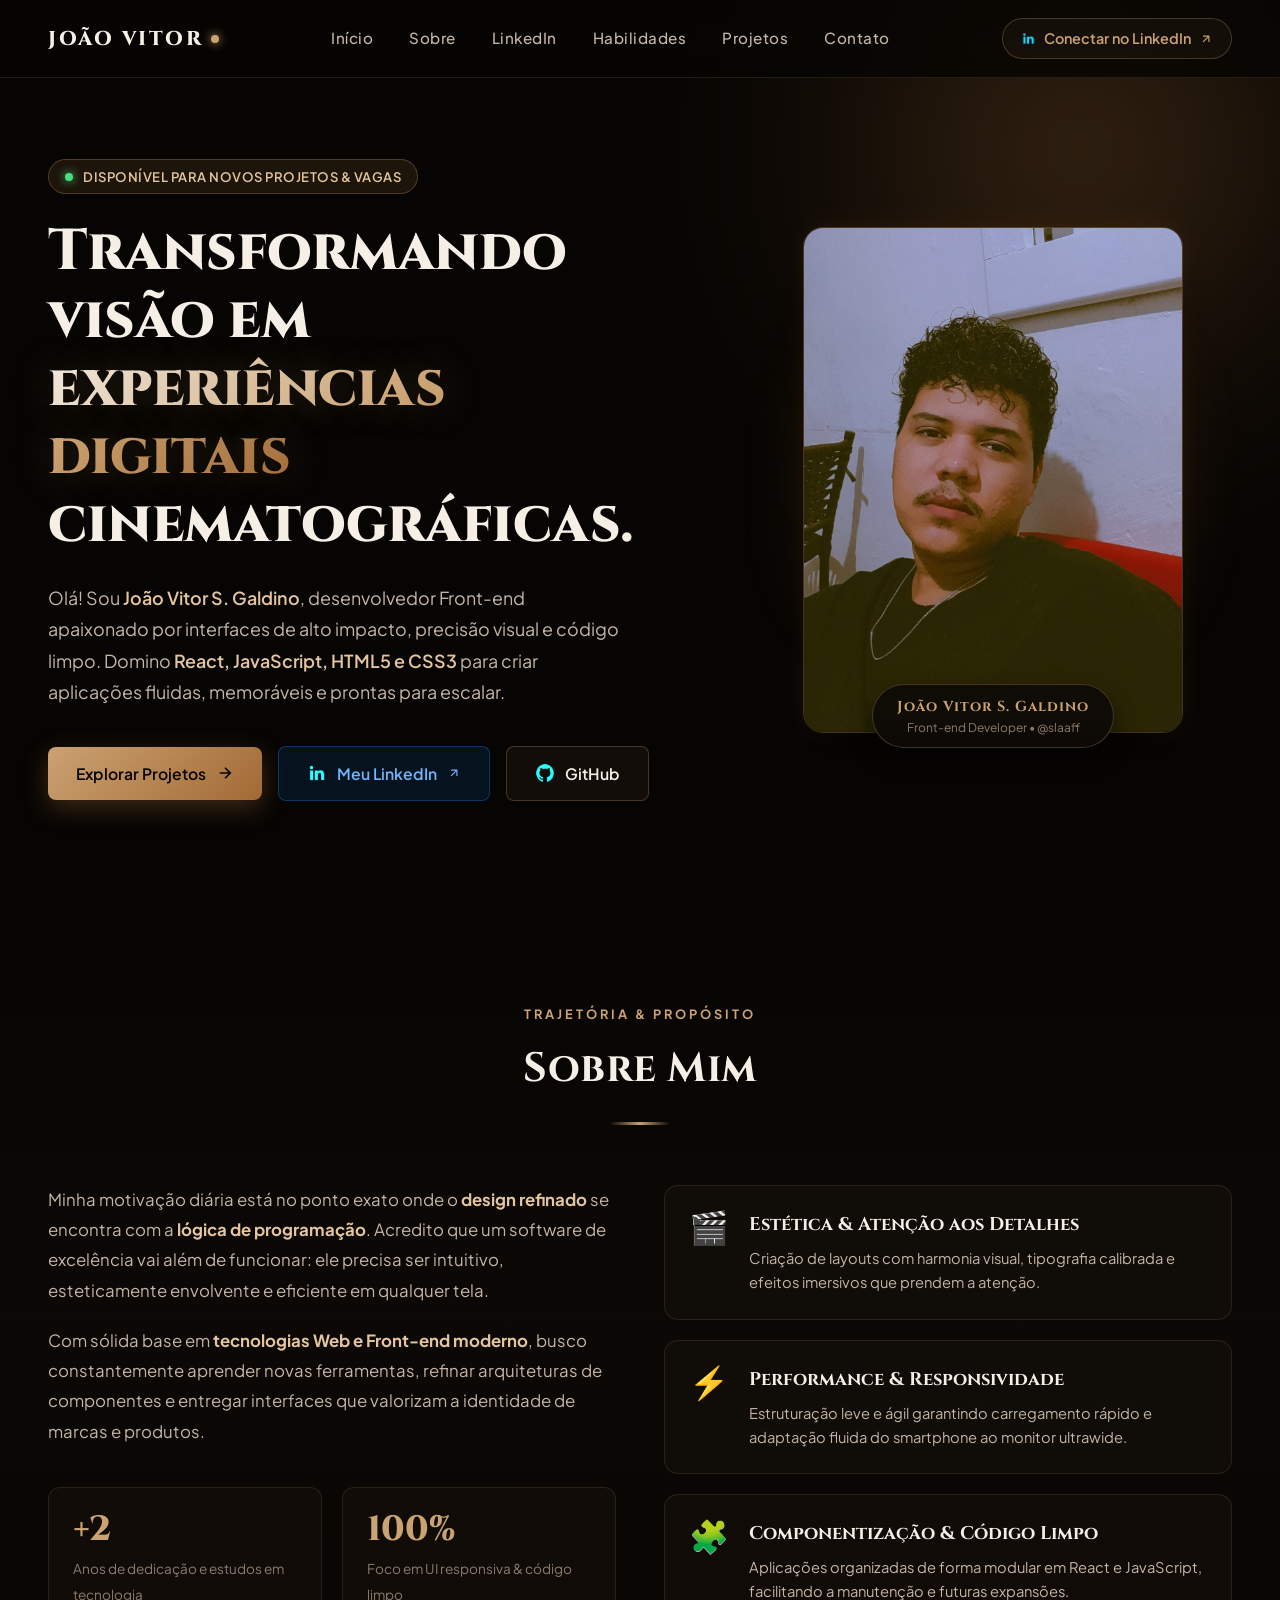
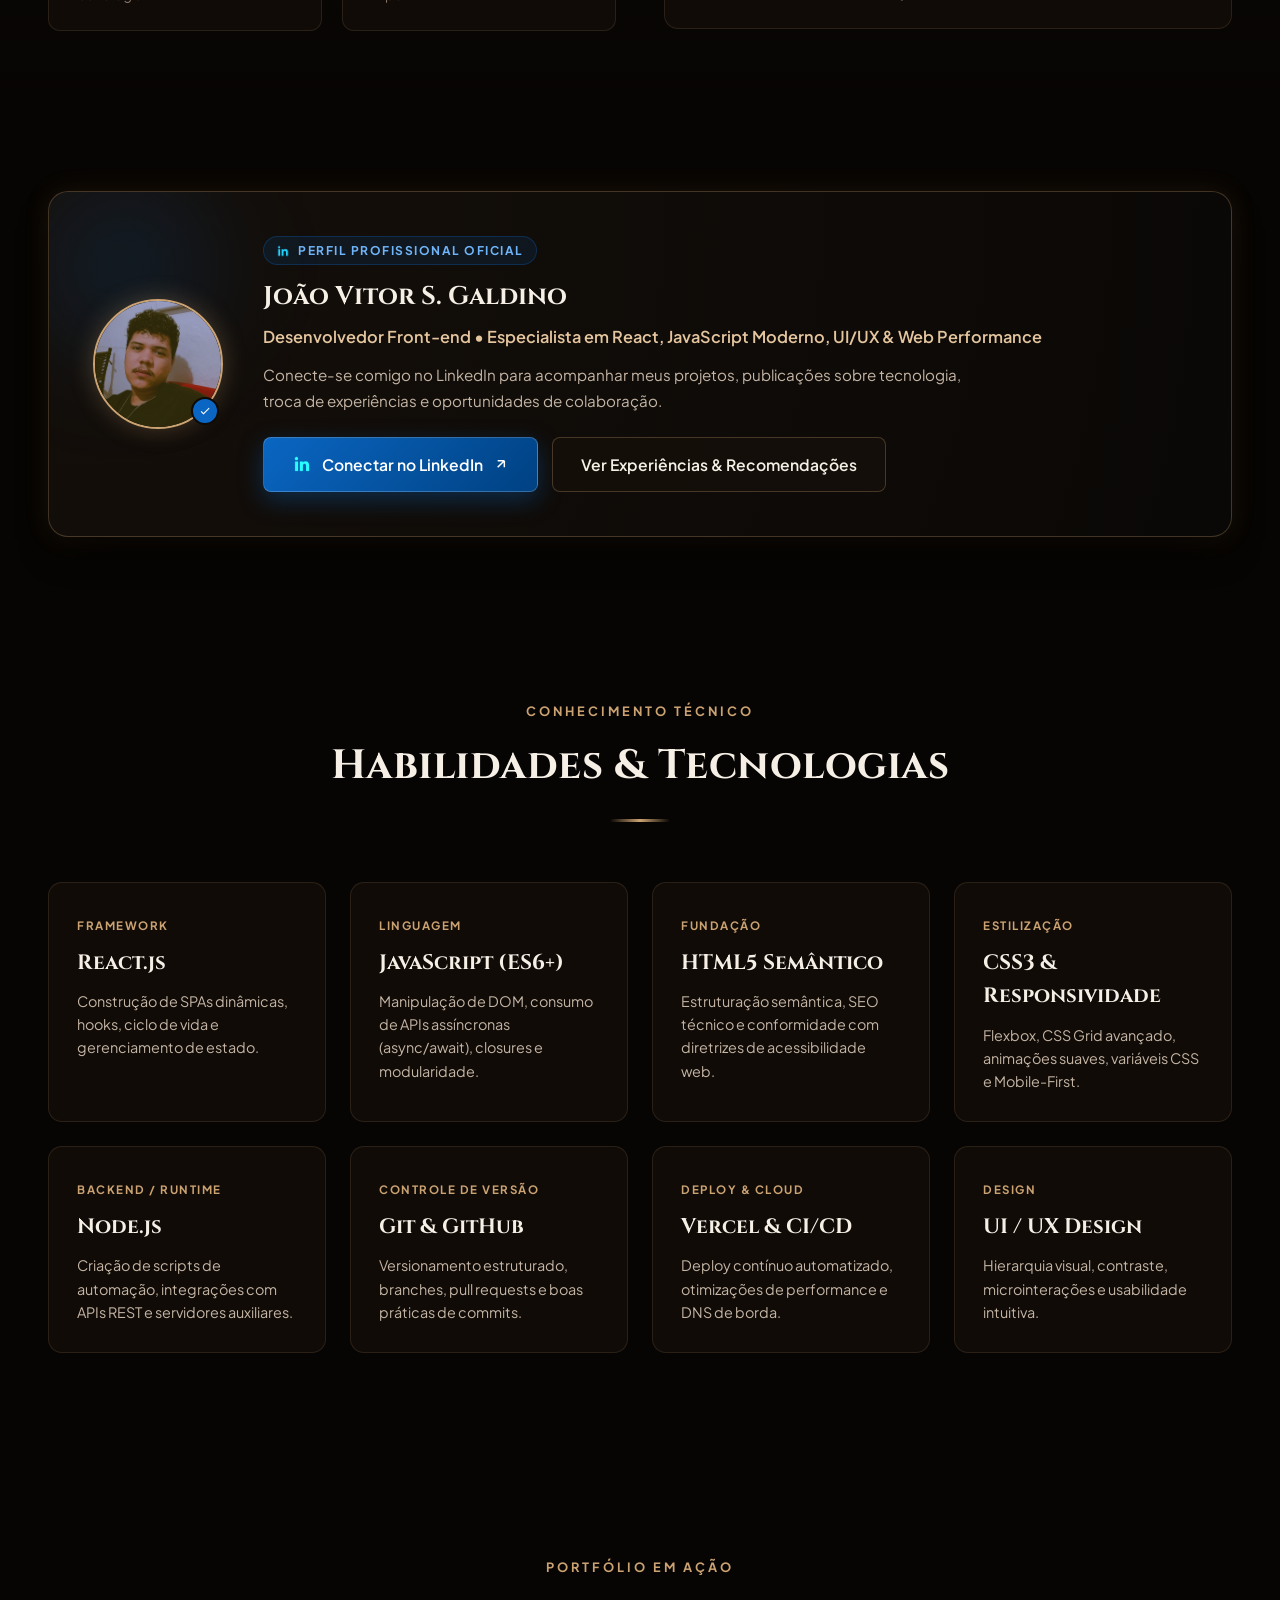
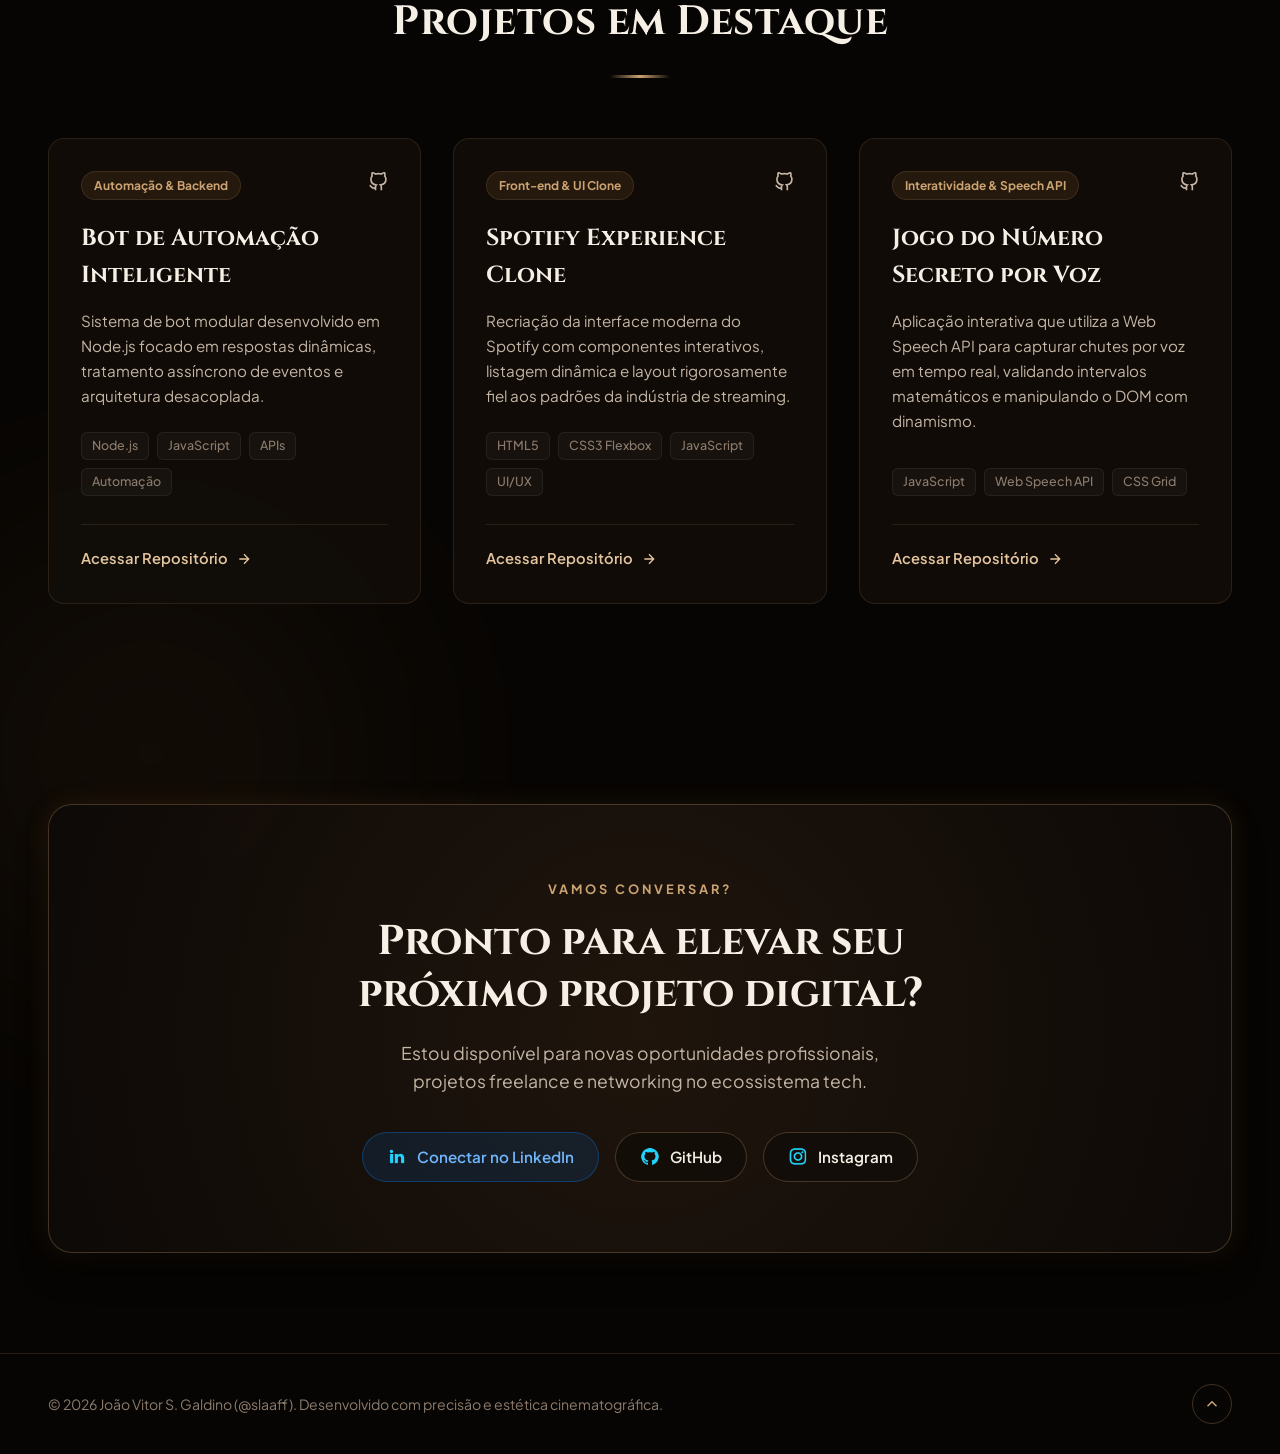
==== commit 1443b1ed: "feat: integração profissional completa com LinkedIn, open-graph e card interativo" ====
--- a/index.html
+++ b/index.html
@@ -5,9 +5,23 @@
     <meta charset="UTF-8">
     <meta http-equiv="X-UA-Compatible" content="IE=edge">
     <meta name="viewport" content="width=device-width, initial-scale=1.0">
-    <title>João Vitor | Desenvolvedor Front-end</title>
-    <meta name="description" content="Portfólio de João Vitor - Desenvolvedor Front-end especializado em React, JavaScript, HTML5 e CSS3 com design moderno e cinematográfico.">
+    <title>João Vitor S. Galdino | Desenvolvedor Front-end</title>
+    <meta name="description" content="Portfólio de João Vitor S. Galdino (@slaaff) - Desenvolvedor Front-end especializado em React, JavaScript, HTML5 e CSS3 com design moderno e cinematográfico.">
     
+    <!-- OpenGraph & Social Cards (Otimizado para LinkedIn, WhatsApp e Twitter) -->
+    <meta property="og:type" content="profile">
+    <meta property="og:title" content="João Vitor S. Galdino | Desenvolvedor Front-end">
+    <meta property="og:description" content="Desenvolvedor Front-end especializado em React, JavaScript, HTML5 e CSS3. Criando interfaces de alta precisão com estética cinematográfica.">
+    <meta property="og:image" content="https://portifolio-rho-tan-10.vercel.app/assets/foto.jpg">
+    <meta property="og:url" content="https://portifolio-rho-tan-10.vercel.app">
+    <meta property="profile:first_name" content="João Vitor">
+    <meta property="profile:last_name" content="Galdino">
+    <meta property="profile:username" content="joaovsgaldino">
+    <meta name="twitter:card" content="summary_large_image">
+    <meta name="twitter:title" content="João Vitor S. Galdino | Desenvolvedor Front-end">
+    <meta name="twitter:description" content="Portfólio Front-end com estética cinematográfica e foco em React & JavaScript.">
+    <meta name="twitter:image" content="https://portifolio-rho-tan-10.vercel.app/assets/foto.jpg">
+
     <!-- Google Fonts -->
     <link rel="preconnect" href="https://fonts.googleapis.com">
     <link rel="preconnect" href="https://fonts.gstatic.com" crossorigin>
@@ -32,13 +46,15 @@
             <nav class="header__nav">
                 <a class="nav__link" href="#inicio">Início</a>
                 <a class="nav__link" href="#sobre">Sobre</a>
+                <a class="nav__link" href="#linkedin">LinkedIn</a>
                 <a class="nav__link" href="#skills">Habilidades</a>
                 <a class="nav__link" href="#projetos">Projetos</a>
                 <a class="nav__link" href="#contato">Contato</a>
             </nav>
 
-            <a class="header__cta" href="https://linkedin.com/in/joaovsgaldino" target="_blank" rel="noopener noreferrer">
-                <span>Conectar</span>
+            <a class="header__cta" href="https://www.linkedin.com/in/joaovsgaldino/" target="_blank" rel="noopener noreferrer">
+                <img src="./assets/linkedin.png" alt="LinkedIn" class="header__cta-icon">
+                <span>Conectar no LinkedIn</span>
                 <svg width="14" height="14" viewBox="0 0 24 24" fill="none" stroke="currentColor" stroke-width="2"><path d="M7 17L17 7M17 7H7M17 7V17"/></svg>
             </a>
         </div>
@@ -59,7 +75,7 @@
                     </h1>
 
                     <p class="hero__description">
-                        Olá! Sou <strong>João Vitor</strong>, desenvolvedor Front-end apaixonado por interfaces de alto impacto, precisão visual e código limpo. Domino <strong>React, JavaScript, HTML5 e CSS3</strong> para criar aplicações fluidas, memoráveis e prontas para escalar.
+                        Olá! Sou <strong>João Vitor S. Galdino</strong>, desenvolvedor Front-end apaixonado por interfaces de alto impacto, precisão visual e código limpo. Domino <strong>React, JavaScript, HTML5 e CSS3</strong> para criar aplicações fluidas, memoráveis e prontas para escalar.
                     </p>
 
                     <div class="hero__actions">
@@ -67,24 +83,25 @@
                             <span>Explorar Projetos</span>
                             <svg width="18" height="18" viewBox="0 0 24 24" fill="none" stroke="currentColor" stroke-width="2.2"><path d="M5 12h14M12 5l7 7-7 7"/></svg>
                         </a>
+                        <a href="https://www.linkedin.com/in/joaovsgaldino/" target="_blank" rel="noopener noreferrer" class="btn btn--linkedin-hero">
+                            <img src="./assets/linkedin.png" alt="LinkedIn" class="btn__icon">
+                            <span>Meu LinkedIn</span>
+                            <svg width="14" height="14" viewBox="0 0 24 24" fill="none" stroke="currentColor" stroke-width="2"><path d="M7 17L17 7M17 7H7M17 7V17"/></svg>
+                        </a>
                         <a href="https://github.com/slaaff" target="_blank" rel="noopener noreferrer" class="btn btn--secondary">
                             <img src="./assets/github.png" alt="GitHub" class="btn__icon">
                             <span>GitHub</span>
                         </a>
-                        <a href="https://linkedin.com/in/joaovsgaldino" target="_blank" rel="noopener noreferrer" class="btn btn--secondary">
-                            <img src="./assets/linkedin.png" alt="LinkedIn" class="btn__icon">
-                            <span>LinkedIn</span>
-                        </a>
                     </div>
                 </div>
 
                 <div class="hero__visual">
                     <div class="photo-frame">
                         <div class="photo-frame__glow"></div>
-                        <img class="photo-frame__img" src="./assets/foto.jpg" alt="Foto de João Vitor">
+                        <img class="photo-frame__img" src="./assets/foto.jpg" alt="Foto de João Vitor S. Galdino">
                         <div class="photo-frame__badge">
-                            <span class="badge__title">João Vitor</span>
-                            <span class="badge__subtitle">Front-end Developer</span>
+                            <span class="badge__title">João Vitor S. Galdino</span>
+                            <span class="badge__subtitle">Front-end Developer • @slaaff</span>
                         </div>
                     </div>
                 </div>
@@ -143,6 +160,52 @@
                             <div class="pillar-card__info">
                                 <h3>Componentização & Código Limpo</h3>
                                 <p>Aplicações organizadas de forma modular em React e JavaScript, facilitando a manutenção e futuras expansões.</p>
+                            </div>
+                        </div>
+                    </div>
+                </div>
+            </div>
+        </section>
+
+        <!-- Seção Especial: Conexão Profissional LinkedIn -->
+        <section id="linkedin" class="linkedin-section">
+            <div class="section__container">
+                <div class="linkedin-box">
+                    <div class="linkedin-box__glow"></div>
+                    
+                    <div class="linkedin-box__inner">
+                        <div class="linkedin-box__avatar-col">
+                            <div class="linkedin-avatar-wrapper">
+                                <img src="./assets/foto.jpg" alt="João Vitor S. Galdino" class="linkedin-avatar-img">
+                                <div class="linkedin-status-badge" title="Disponível para trabalho">
+                                    <svg width="12" height="12" viewBox="0 0 24 24" fill="currentColor"><path d="M9 16.17L4.83 12l-1.42 1.41L9 19 21 7l-1.41-1.41z"/></svg>
+                                </div>
+                            </div>
+                        </div>
+
+                        <div class="linkedin-box__info-col">
+                            <div class="linkedin-badge-tag">
+                                <img src="./assets/linkedin.png" alt="LinkedIn Logo" class="linkedin-mini-logo">
+                                <span>PERFIL PROFISSIONAL OFICIAL</span>
+                            </div>
+
+                            <h3 class="linkedin-box__name">João Vitor S. Galdino</h3>
+                            <p class="linkedin-box__headline">
+                                Desenvolvedor Front-end • Especialista em React, JavaScript Moderno, UI/UX & Web Performance
+                            </p>
+                            <p class="linkedin-box__desc">
+                                Conecte-se comigo no LinkedIn para acompanhar meus projetos, publicações sobre tecnologia, troca de experiências e oportunidades de colaboração.
+                            </p>
+
+                            <div class="linkedin-box__actions">
+                                <a href="https://www.linkedin.com/in/joaovsgaldino/" target="_blank" rel="noopener noreferrer" class="btn btn--linkedin-primary">
+                                    <img src="./assets/linkedin.png" alt="LinkedIn" class="btn__icon">
+                                    <span>Conectar no LinkedIn</span>
+                                    <svg width="16" height="16" viewBox="0 0 24 24" fill="none" stroke="currentColor" stroke-width="2.2"><path d="M7 17L17 7M17 7H7M17 7V17"/></svg>
+                                </a>
+                                <a href="https://www.linkedin.com/in/joaovsgaldino/" target="_blank" rel="noopener noreferrer" class="btn btn--secondary">
+                                    <span>Ver Experiências & Recomendações</span>
+                                </a>
                             </div>
                         </div>
                     </div>
@@ -323,13 +386,13 @@
                     <span class="contact__kicker">VAMOS CONVERSAR?</span>
                     <h2 class="contact__title">Pronto para elevar seu próximo projeto digital?</h2>
                     <p class="contact__desc">
-                        Estou disponível para novas oportunidades profissionais, freelance ou simplesmente trocar ideias sobre tecnologia e front-end.
+                        Estou disponível para novas oportunidades profissionais, projetos freelance e networking no ecossistema tech.
                     </p>
 
                     <div class="contact__links">
-                        <a href="https://linkedin.com/in/joaovsgaldino" target="_blank" rel="noopener noreferrer" class="contact-pill">
+                        <a href="https://www.linkedin.com/in/joaovsgaldino/" target="_blank" rel="noopener noreferrer" class="contact-pill contact-pill--linkedin">
                             <img src="./assets/linkedin.png" alt="LinkedIn">
-                            <span>LinkedIn</span>
+                            <span>Conectar no LinkedIn</span>
                         </a>
 
                         <a href="https://github.com/slaaff" target="_blank" rel="noopener noreferrer" class="contact-pill">
@@ -351,7 +414,7 @@
     <footer class="footer">
         <div class="footer__container">
             <p class="footer__copy">
-                &copy; 2026 João Vitor (@slaaff). Desenvolvido com precisão e estética cinematográfica.
+                &copy; 2026 João Vitor S. Galdino (@slaaff). Desenvolvido com precisão e estética cinematográfica.
             </p>
             <a href="#inicio" class="footer__back-top" title="Voltar ao topo">
                 <svg width="18" height="18" viewBox="0 0 24 24" fill="none" stroke="currentColor" stroke-width="2"><path d="M18 15l-6-6-6 6"/></svg>
--- a/styles/style.css
+++ b/styles/style.css
@@ -320,6 +320,39 @@
     border-color: var(--accent-gold);
     color: var(--accent-gold-light);
     transform: translateY(-2px);
+}
+
+.btn--linkedin-hero {
+    background: rgba(10, 102, 194, 0.15);
+    border: 1px solid rgba(10, 102, 194, 0.45);
+    color: #70b5f9;
+}
+
+.btn--linkedin-hero:hover {
+    background: #0a66c2;
+    border-color: #0a66c2;
+    color: #ffffff;
+    transform: translateY(-2px);
+    box-shadow: 0 10px 25px rgba(10, 102, 194, 0.35);
+}
+
+.btn--linkedin-primary {
+    background: linear-gradient(135deg, #0a66c2 0%, #004182 100%);
+    color: #ffffff;
+    border: 1px solid rgba(255, 255, 255, 0.2);
+    box-shadow: 0 8px 25px rgba(10, 102, 194, 0.35);
+}
+
+.btn--linkedin-primary:hover {
+    transform: translateY(-2px);
+    box-shadow: 0 12px 30px rgba(10, 102, 194, 0.55);
+    filter: brightness(1.1);
+}
+
+.header__cta-icon {
+    width: 15px;
+    height: 15px;
+    object-fit: contain;
 }
 
 .btn__icon {
@@ -554,6 +587,135 @@
 }
 
 /* ==========================================================================
+   SEÇÃO ESPECIAL LINKEDIN
+   ========================================================================== */
+
+.linkedin-section {
+    padding: 60px 0;
+}
+
+.linkedin-box {
+    position: relative;
+    background: radial-gradient(circle at top left, rgba(22, 16, 11, 0.95) 0%, rgba(10, 8, 6, 0.98) 100%);
+    border: 1px solid var(--border-medium);
+    border-radius: 20px;
+    padding: 44px;
+    box-shadow: var(--shadow-cinematic);
+    overflow: hidden;
+    transition: var(--transition-smooth);
+}
+
+.linkedin-box:hover {
+    border-color: var(--border-glow);
+    box-shadow: 0 25px 50px -10px rgba(0, 0, 0, 0.8), 0 0 35px rgba(10, 102, 194, 0.25);
+}
+
+.linkedin-box__glow {
+    position: absolute;
+    top: -50px;
+    left: -50px;
+    width: 250px;
+    height: 250px;
+    background: radial-gradient(circle, rgba(10, 102, 194, 0.25) 0%, transparent 70%);
+    filter: blur(50px);
+    pointer-events: none;
+}
+
+.linkedin-box__inner {
+    display: flex;
+    align-items: center;
+    gap: 40px;
+    position: relative;
+    z-index: 1;
+}
+
+.linkedin-avatar-wrapper {
+    position: relative;
+    width: 130px;
+    height: 130px;
+    flex-shrink: 0;
+}
+
+.linkedin-avatar-img {
+    width: 100%;
+    height: 100%;
+    object-fit: cover;
+    border-radius: 50%;
+    border: 2px solid var(--accent-gold);
+    box-shadow: 0 0 25px rgba(203, 162, 113, 0.3);
+}
+
+.linkedin-status-badge {
+    position: absolute;
+    bottom: 4px;
+    right: 4px;
+    width: 28px;
+    height: 28px;
+    background: #0a66c2;
+    border: 2px solid var(--bg-surface);
+    border-radius: 50%;
+    display: flex;
+    align-items: center;
+    justify-content: center;
+    color: #fff;
+}
+
+.linkedin-box__info-col {
+    flex-grow: 1;
+}
+
+.linkedin-badge-tag {
+    display: inline-flex;
+    align-items: center;
+    gap: 8px;
+    font-size: 0.75rem;
+    font-weight: 700;
+    letter-spacing: 1.5px;
+    color: #70b5f9;
+    background: rgba(10, 102, 194, 0.12);
+    border: 1px solid rgba(10, 102, 194, 0.3);
+    padding: 4px 12px;
+    border-radius: 50px;
+    margin-bottom: 12px;
+}
+
+.linkedin-mini-logo {
+    width: 14px;
+    height: 14px;
+    object-fit: contain;
+}
+
+.linkedin-box__name {
+    font-family: var(--font-heading);
+    font-size: 1.6rem;
+    font-weight: 700;
+    color: var(--text-primary);
+    margin-bottom: 6px;
+}
+
+.linkedin-box__headline {
+    font-size: 1.02rem;
+    font-weight: 600;
+    color: var(--accent-gold-light);
+    margin-bottom: 12px;
+}
+
+.linkedin-box__desc {
+    font-size: 0.95rem;
+    color: var(--text-secondary);
+    line-height: 1.65;
+    margin-bottom: 24px;
+    max-width: 720px;
+}
+
+.linkedin-box__actions {
+    display: flex;
+    flex-wrap: wrap;
+    gap: 14px;
+    align-items: center;
+}
+
+/* ==========================================================================
    HABILIDADES / SKILLS
    ========================================================================== */
 
@@ -814,6 +976,23 @@
     filter: brightness(0);
 }
 
+.contact-pill--linkedin {
+    background: rgba(10, 102, 194, 0.16);
+    border-color: rgba(10, 102, 194, 0.45);
+    color: #70b5f9;
+}
+
+.contact-pill--linkedin:hover {
+    background: #0a66c2;
+    border-color: #0a66c2;
+    color: #ffffff;
+    box-shadow: 0 10px 25px rgba(10, 102, 194, 0.45);
+}
+
+.contact-pill--linkedin:hover img {
+    filter: brightness(10);
+}
+
 /* ==========================================================================
    RODAPÉ
    ========================================================================== */
@@ -898,6 +1077,21 @@
     .stats-grid {
         grid-template-columns: 1fr 1fr;
     }
+
+    .linkedin-box__inner {
+        flex-direction: column;
+        text-align: center;
+        gap: 28px;
+    }
+
+    .linkedin-box__actions {
+        justify-content: center;
+    }
+
+    .linkedin-box__desc {
+        margin-left: auto;
+        margin-right: auto;
+    }
 }
 
 @media (max-width: 600px) {
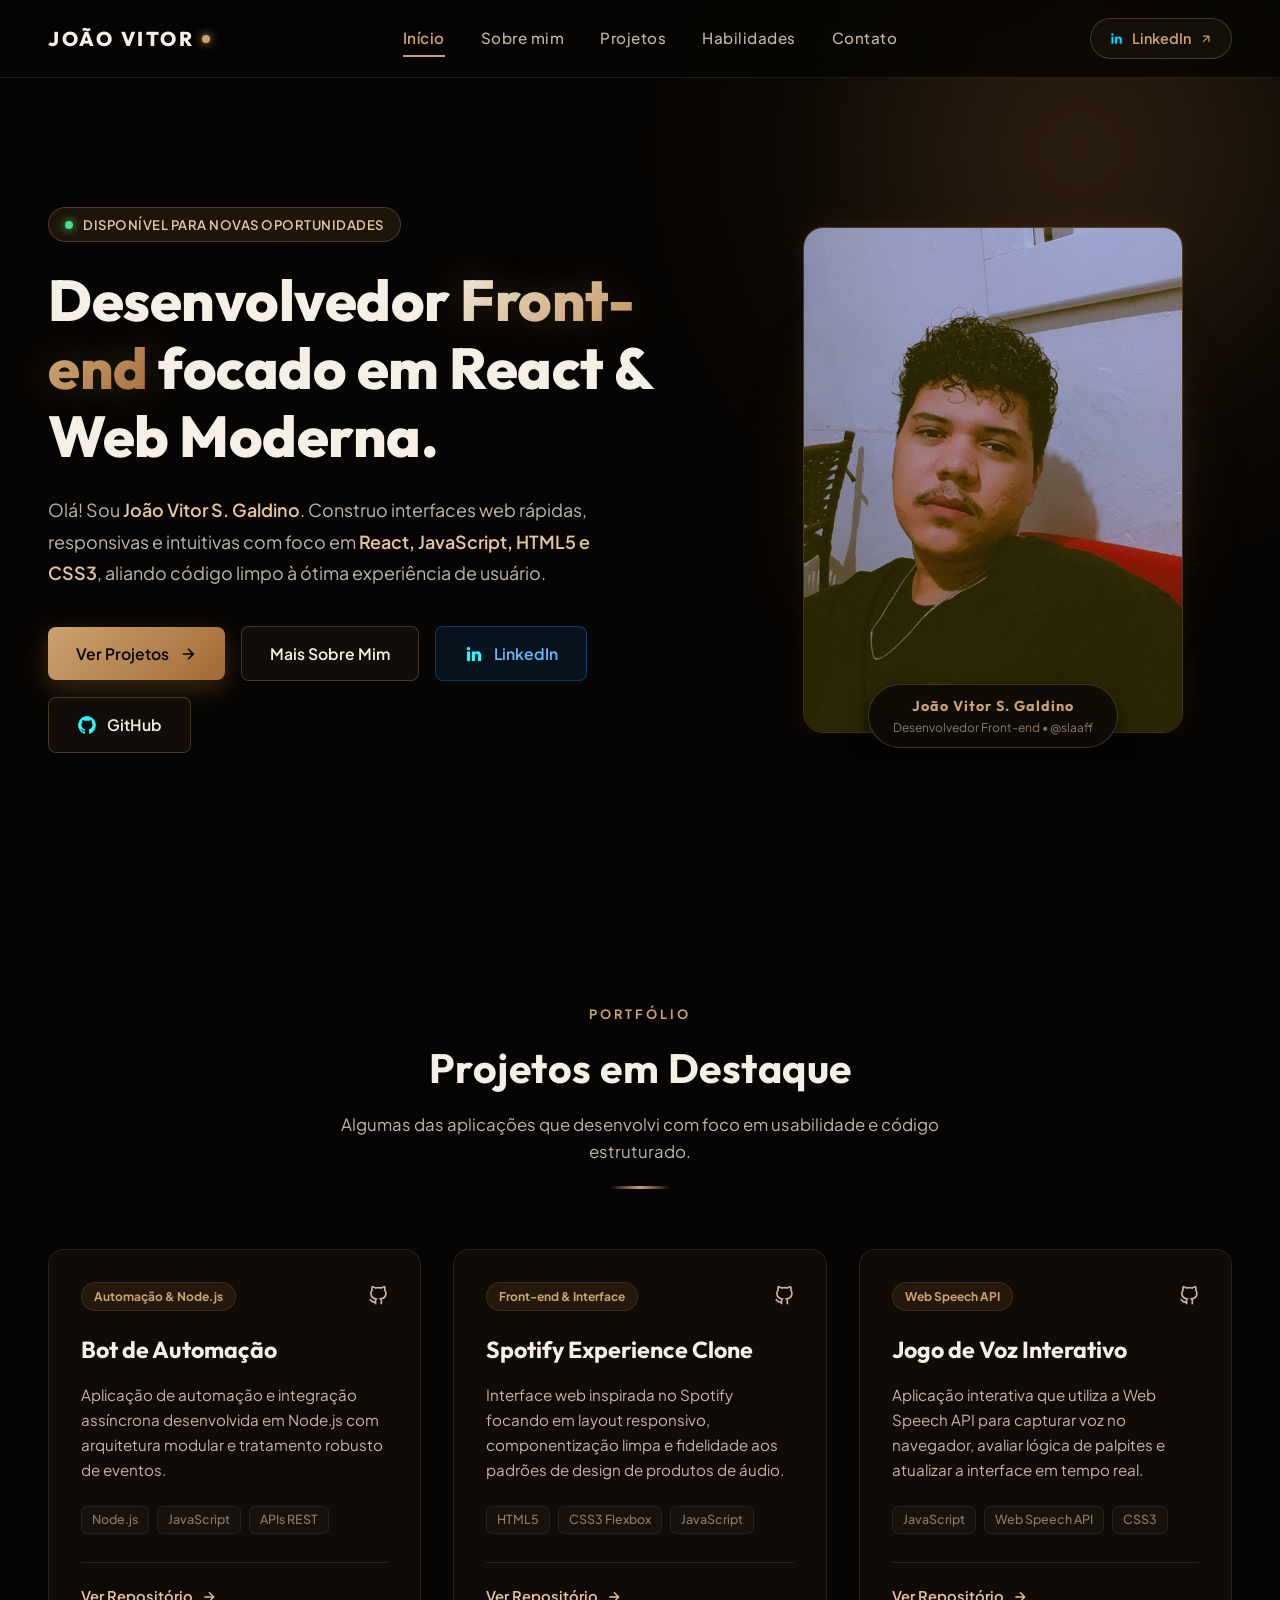
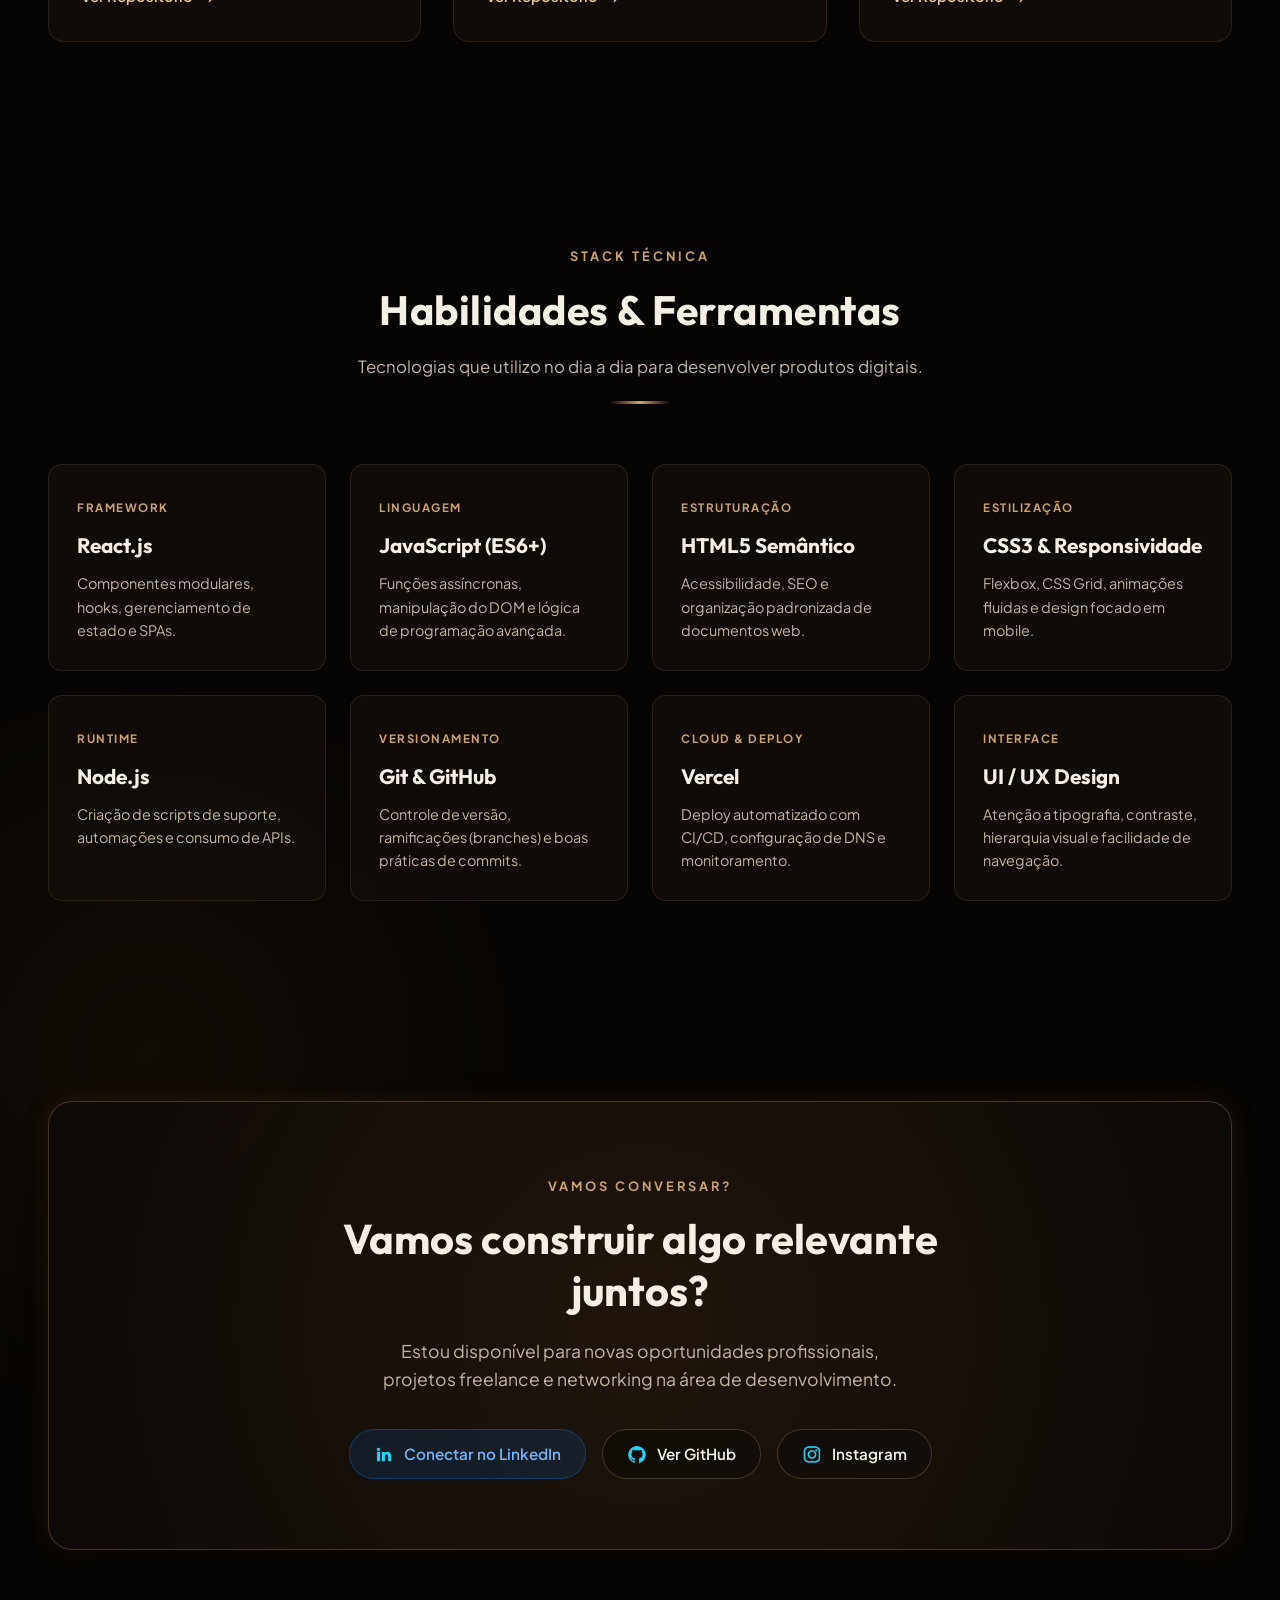
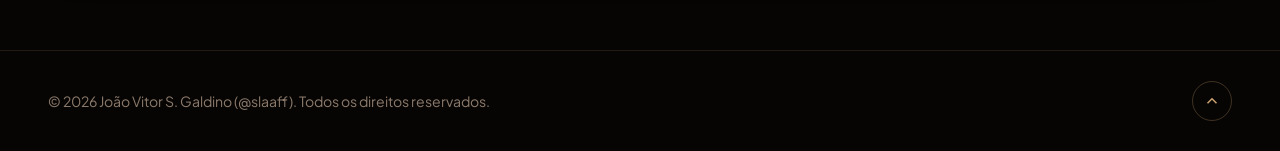
==== commit 27d907df: "refactor: simplificação profissional do portfólio com página sobre dedicada e foco estritamente técn" ====
--- a/index.html
+++ b/index.html
@@ -6,55 +6,48 @@
     <meta http-equiv="X-UA-Compatible" content="IE=edge">
     <meta name="viewport" content="width=device-width, initial-scale=1.0">
     <title>João Vitor S. Galdino | Desenvolvedor Front-end</title>
-    <meta name="description" content="Portfólio de João Vitor S. Galdino (@slaaff) - Desenvolvedor Front-end especializado em React, JavaScript, HTML5 e CSS3 com design moderno e cinematográfico.">
+    <meta name="description" content="Portfólio profissional de João Vitor S. Galdino - Desenvolvedor Front-end especializado em React, JavaScript, HTML5 e CSS3.">
     
-    <!-- OpenGraph & Social Cards (Otimizado para LinkedIn, WhatsApp e Twitter) -->
+    <!-- OpenGraph / Social Share -->
     <meta property="og:type" content="profile">
     <meta property="og:title" content="João Vitor S. Galdino | Desenvolvedor Front-end">
-    <meta property="og:description" content="Desenvolvedor Front-end especializado em React, JavaScript, HTML5 e CSS3. Criando interfaces de alta precisão com estética cinematográfica.">
+    <meta property="og:description" content="Desenvolvedor Front-end especializado em React, JavaScript, HTML5 e CSS3. Aplicações web modernas e responsivas.">
     <meta property="og:image" content="https://portifolio-rho-tan-10.vercel.app/assets/foto.jpg">
     <meta property="og:url" content="https://portifolio-rho-tan-10.vercel.app">
-    <meta property="profile:first_name" content="João Vitor">
-    <meta property="profile:last_name" content="Galdino">
-    <meta property="profile:username" content="joaovsgaldino">
     <meta name="twitter:card" content="summary_large_image">
-    <meta name="twitter:title" content="João Vitor S. Galdino | Desenvolvedor Front-end">
-    <meta name="twitter:description" content="Portfólio Front-end com estética cinematográfica e foco em React & JavaScript.">
-    <meta name="twitter:image" content="https://portifolio-rho-tan-10.vercel.app/assets/foto.jpg">
 
     <!-- Google Fonts -->
     <link rel="preconnect" href="https://fonts.googleapis.com">
     <link rel="preconnect" href="https://fonts.gstatic.com" crossorigin>
-    <link href="https://fonts.googleapis.com/css2?family=Cinzel:wght@600;700;800;900&family=Plus+Jakarta+Sans:wght@300;400;500;600;700&display=swap" rel="stylesheet">
+    <link href="https://fonts.googleapis.com/css2?family=Plus+Jakarta+Sans:wght@300;400;500;600;700;800&family=Outfit:wght@500;600;700;800&display=swap" rel="stylesheet">
     
     <link rel="stylesheet" href="./styles/style.css">
 </head>
 
 <body>
-    <!-- Iluminação ambiente cinematográfica de fundo -->
+    <!-- Iluminação ambiente de fundo -->
     <div class="ambient-glow ambient-glow--top"></div>
     <div class="ambient-glow ambient-glow--bottom"></div>
 
-    <!-- Cabeçalho / Navegação -->
+    <!-- Cabeçalho -->
     <header class="header">
         <div class="header__container">
-            <a href="#inicio" class="header__logo">
+            <a href="index.html" class="header__logo">
                 <span class="logo__text">JOÃO VITOR</span>
                 <span class="logo__dot"></span>
             </a>
             
             <nav class="header__nav">
-                <a class="nav__link" href="#inicio">Início</a>
-                <a class="nav__link" href="#sobre">Sobre</a>
-                <a class="nav__link" href="#linkedin">LinkedIn</a>
+                <a class="nav__link nav__link--active" href="index.html">Início</a>
+                <a class="nav__link" href="about.html">Sobre mim</a>
+                <a class="nav__link" href="#projetos">Projetos</a>
                 <a class="nav__link" href="#skills">Habilidades</a>
-                <a class="nav__link" href="#projetos">Projetos</a>
                 <a class="nav__link" href="#contato">Contato</a>
             </nav>
 
             <a class="header__cta" href="https://www.linkedin.com/in/joaovsgaldino/" target="_blank" rel="noopener noreferrer">
                 <img src="./assets/linkedin.png" alt="LinkedIn" class="header__cta-icon">
-                <span>Conectar no LinkedIn</span>
+                <span>LinkedIn</span>
                 <svg width="14" height="14" viewBox="0 0 24 24" fill="none" stroke="currentColor" stroke-width="2"><path d="M7 17L17 7M17 7H7M17 7V17"/></svg>
             </a>
         </div>
@@ -62,31 +55,33 @@
 
     <main>
         <!-- Hero Section -->
-        <section id="inicio" class="hero">
+        <section class="hero">
             <div class="hero__container">
                 <div class="hero__content">
                     <div class="status-badge">
                         <span class="status-badge__dot"></span>
-                        <span class="status-badge__text">Disponível para novos projetos & vagas</span>
+                        <span class="status-badge__text">Disponível para novas oportunidades</span>
                     </div>
 
                     <h1 class="hero__title">
-                        Transformando visão em <span class="highlight-gold">experiências digitais</span> cinematográficas.
+                        Desenvolvedor <span class="highlight-gold">Front-end</span> focado em React & Web Moderna.
                     </h1>
 
                     <p class="hero__description">
-                        Olá! Sou <strong>João Vitor S. Galdino</strong>, desenvolvedor Front-end apaixonado por interfaces de alto impacto, precisão visual e código limpo. Domino <strong>React, JavaScript, HTML5 e CSS3</strong> para criar aplicações fluidas, memoráveis e prontas para escalar.
+                        Olá! Sou <strong>João Vitor S. Galdino</strong>. Construo interfaces web rápidas, responsivas e intuitivas com foco em <strong>React, JavaScript, HTML5 e CSS3</strong>, aliando código limpo à ótima experiência de usuário.
                     </p>
 
                     <div class="hero__actions">
                         <a href="#projetos" class="btn btn--primary">
-                            <span>Explorar Projetos</span>
+                            <span>Ver Projetos</span>
                             <svg width="18" height="18" viewBox="0 0 24 24" fill="none" stroke="currentColor" stroke-width="2.2"><path d="M5 12h14M12 5l7 7-7 7"/></svg>
+                        </a>
+                        <a href="about.html" class="btn btn--secondary">
+                            <span>Mais Sobre Mim</span>
                         </a>
                         <a href="https://www.linkedin.com/in/joaovsgaldino/" target="_blank" rel="noopener noreferrer" class="btn btn--linkedin-hero">
                             <img src="./assets/linkedin.png" alt="LinkedIn" class="btn__icon">
-                            <span>Meu LinkedIn</span>
-                            <svg width="14" height="14" viewBox="0 0 24 24" fill="none" stroke="currentColor" stroke-width="2"><path d="M7 17L17 7M17 7H7M17 7V17"/></svg>
+                            <span>LinkedIn</span>
                         </a>
                         <a href="https://github.com/slaaff" target="_blank" rel="noopener noreferrer" class="btn btn--secondary">
                             <img src="./assets/github.png" alt="GitHub" class="btn__icon">
@@ -101,114 +96,107 @@
                         <img class="photo-frame__img" src="./assets/foto.jpg" alt="Foto de João Vitor S. Galdino">
                         <div class="photo-frame__badge">
                             <span class="badge__title">João Vitor S. Galdino</span>
-                            <span class="badge__subtitle">Front-end Developer • @slaaff</span>
+                            <span class="badge__subtitle">Desenvolvedor Front-end • @slaaff</span>
                         </div>
                     </div>
                 </div>
             </div>
         </section>
 
-        <!-- Seção Sobre Mim -->
-        <section id="sobre" class="about">
+        <!-- Seção de Projetos em Destaque -->
+        <section id="projetos" class="projects">
             <div class="section__container">
                 <div class="section__header">
-                    <span class="section__kicker">TRAJETÓRIA & PROPÓSITO</span>
-                    <h2 class="section__title">Sobre Mim</h2>
+                    <span class="section__kicker">PORTFÓLIO</span>
+                    <h2 class="section__title">Projetos em Destaque</h2>
+                    <p class="section__subtitle">Algumas das aplicações que desenvolvi com foco em usabilidade e código estruturado.</p>
                     <div class="section__line"></div>
                 </div>
 
-                <div class="about__grid">
-                    <div class="about__text-block">
-                        <p class="about__paragraph">
-                            Minha motivação diária está no ponto exato onde o <strong>design refinado</strong> se encontra com a <strong>lógica de programação</strong>. Acredito que um software de excelência vai além de funcionar: ele precisa ser intuitivo, esteticamente envolvente e eficiente em qualquer tela.
+                <div class="projects__grid">
+                    <!-- Projeto 1: Bot -->
+                    <article class="project-card">
+                        <div class="project-card__header">
+                            <span class="project-card__badge">Automação & Node.js</span>
+                            <a href="https://github.com/slaaff/bot" target="_blank" rel="noopener noreferrer" title="Ver código no GitHub" class="icon-link">
+                                <svg width="20" height="20" viewBox="0 0 24 24" fill="none" stroke="currentColor" stroke-width="2"><path d="M9 19c-5 1.5-5-2.5-7-3m14 6v-3.87a3.37 3.37 0 0 0-.94-2.61c3.14-.35 6.44-1.54 6.44-7A5.44 5.44 0 0 0 20 4.77 5.07 5.07 0 0 0 19.91 1S18.73.65 16 2.48a13.38 13.38 0 0 0-7 0C6.27.65 5.09 1 5.09 1A5.07 5.07 0 0 0 5 4.77a5.44 5.44 0 0 0-1.5 3.78c0 5.42 3.3 6.61 6.44 7A3.37 3.37 0 0 0 9 18.13V22"/></svg>
+                            </a>
+                        </div>
+
+                        <h3 class="project-card__title">Bot de Automação</h3>
+                        <p class="project-card__desc">
+                            Aplicação de automação e integração assíncrona desenvolvida em Node.js com arquitetura modular e tratamento robusto de eventos.
                         </p>
-                        <p class="about__paragraph">
-                            Com sólida base em <strong>tecnologias Web e Front-end moderno</strong>, busco constantemente aprender novas ferramentas, refinar arquiteturas de componentes e entregar interfaces que valorizam a identidade de marcas e produtos.
+
+                        <div class="project-card__techs">
+                            <span>Node.js</span>
+                            <span>JavaScript</span>
+                            <span>APIs REST</span>
+                        </div>
+
+                        <div class="project-card__footer">
+                            <a href="https://github.com/slaaff/bot" target="_blank" rel="noopener noreferrer" class="project-link">
+                                <span>Ver Repositório</span>
+                                <svg width="16" height="16" viewBox="0 0 24 24" fill="none" stroke="currentColor" stroke-width="2"><path d="M5 12h14M12 5l7 7-7 7"/></svg>
+                            </a>
+                        </div>
+                    </article>
+
+                    <!-- Projeto 2: Spotify Clone -->
+                    <article class="project-card">
+                        <div class="project-card__header">
+                            <span class="project-card__badge">Front-end & Interface</span>
+                            <a href="https://github.com/slaaff/spotify-imersao-alura" target="_blank" rel="noopener noreferrer" title="Ver código no GitHub" class="icon-link">
+                                <svg width="20" height="20" viewBox="0 0 24 24" fill="none" stroke="currentColor" stroke-width="2"><path d="M9 19c-5 1.5-5-2.5-7-3m14 6v-3.87a3.37 3.37 0 0 0-.94-2.61c3.14-.35 6.44-1.54 6.44-7A5.44 5.44 0 0 0 20 4.77 5.07 5.07 0 0 0 19.91 1S18.73.65 16 2.48a13.38 13.38 0 0 0-7 0C6.27.65 5.09 1 5.09 1A5.07 5.07 0 0 0 5 4.77a5.44 5.44 0 0 0-1.5 3.78c0 5.42 3.3 6.61 6.44 7A3.37 3.37 0 0 0 9 18.13V22"/></svg>
+                            </a>
+                        </div>
+
+                        <h3 class="project-card__title">Spotify Experience Clone</h3>
+                        <p class="project-card__desc">
+                            Interface web inspirada no Spotify focando em layout responsivo, componentização limpa e fidelidade aos padrões de design de produtos de áudio.
                         </p>
 
-                        <div class="stats-grid">
-                            <div class="stat-card">
-                                <span class="stat-card__number">+2</span>
-                                <span class="stat-card__label">Anos de dedicação e estudos em tecnologia</span>
-                            </div>
-                            <div class="stat-card">
-                                <span class="stat-card__number">100%</span>
-                                <span class="stat-card__label">Foco em UI responsiva & código limpo</span>
-                            </div>
-                        </div>
-                    </div>
-
-                    <div class="about__pillars">
-                        <div class="pillar-card">
-                            <div class="pillar-card__icon">🎬</div>
-                            <div class="pillar-card__info">
-                                <h3>Estética & Atenção aos Detalhes</h3>
-                                <p>Criação de layouts com harmonia visual, tipografia calibrada e efeitos imersivos que prendem a atenção.</p>
-                            </div>
-                        </div>
-
-                        <div class="pillar-card">
-                            <div class="pillar-card__icon">⚡</div>
-                            <div class="pillar-card__info">
-                                <h3>Performance & Responsividade</h3>
-                                <p>Estruturação leve e ágil garantindo carregamento rápido e adaptação fluida do smartphone ao monitor ultrawide.</p>
-                            </div>
-                        </div>
-
-                        <div class="pillar-card">
-                            <div class="pillar-card__icon">🧩</div>
-                            <div class="pillar-card__info">
-                                <h3>Componentização & Código Limpo</h3>
-                                <p>Aplicações organizadas de forma modular em React e JavaScript, facilitando a manutenção e futuras expansões.</p>
-                            </div>
-                        </div>
-                    </div>
-                </div>
-            </div>
-        </section>
-
-        <!-- Seção Especial: Conexão Profissional LinkedIn -->
-        <section id="linkedin" class="linkedin-section">
-            <div class="section__container">
-                <div class="linkedin-box">
-                    <div class="linkedin-box__glow"></div>
-                    
-                    <div class="linkedin-box__inner">
-                        <div class="linkedin-box__avatar-col">
-                            <div class="linkedin-avatar-wrapper">
-                                <img src="./assets/foto.jpg" alt="João Vitor S. Galdino" class="linkedin-avatar-img">
-                                <div class="linkedin-status-badge" title="Disponível para trabalho">
-                                    <svg width="12" height="12" viewBox="0 0 24 24" fill="currentColor"><path d="M9 16.17L4.83 12l-1.42 1.41L9 19 21 7l-1.41-1.41z"/></svg>
-                                </div>
-                            </div>
-                        </div>
-
-                        <div class="linkedin-box__info-col">
-                            <div class="linkedin-badge-tag">
-                                <img src="./assets/linkedin.png" alt="LinkedIn Logo" class="linkedin-mini-logo">
-                                <span>PERFIL PROFISSIONAL OFICIAL</span>
-                            </div>
-
-                            <h3 class="linkedin-box__name">João Vitor S. Galdino</h3>
-                            <p class="linkedin-box__headline">
-                                Desenvolvedor Front-end • Especialista em React, JavaScript Moderno, UI/UX & Web Performance
-                            </p>
-                            <p class="linkedin-box__desc">
-                                Conecte-se comigo no LinkedIn para acompanhar meus projetos, publicações sobre tecnologia, troca de experiências e oportunidades de colaboração.
-                            </p>
-
-                            <div class="linkedin-box__actions">
-                                <a href="https://www.linkedin.com/in/joaovsgaldino/" target="_blank" rel="noopener noreferrer" class="btn btn--linkedin-primary">
-                                    <img src="./assets/linkedin.png" alt="LinkedIn" class="btn__icon">
-                                    <span>Conectar no LinkedIn</span>
-                                    <svg width="16" height="16" viewBox="0 0 24 24" fill="none" stroke="currentColor" stroke-width="2.2"><path d="M7 17L17 7M17 7H7M17 7V17"/></svg>
-                                </a>
-                                <a href="https://www.linkedin.com/in/joaovsgaldino/" target="_blank" rel="noopener noreferrer" class="btn btn--secondary">
-                                    <span>Ver Experiências & Recomendações</span>
-                                </a>
-                            </div>
-                        </div>
-                    </div>
+                        <div class="project-card__techs">
+                            <span>HTML5</span>
+                            <span>CSS3 Flexbox</span>
+                            <span>JavaScript</span>
+                        </div>
+
+                        <div class="project-card__footer">
+                            <a href="https://github.com/slaaff/spotify-imersao-alura" target="_blank" rel="noopener noreferrer" class="project-link">
+                                <span>Ver Repositório</span>
+                                <svg width="16" height="16" viewBox="0 0 24 24" fill="none" stroke="currentColor" stroke-width="2"><path d="M5 12h14M12 5l7 7-7 7"/></svg>
+                            </a>
+                        </div>
+                    </article>
+
+                    <!-- Projeto 3: Jogo Número Secreto -->
+                    <article class="project-card">
+                        <div class="project-card__header">
+                            <span class="project-card__badge">Web Speech API</span>
+                            <a href="https://github.com/slaaff/jogo-do-numero-secreto-alura" target="_blank" rel="noopener noreferrer" title="Ver código no GitHub" class="icon-link">
+                                <svg width="20" height="20" viewBox="0 0 24 24" fill="none" stroke="currentColor" stroke-width="2"><path d="M9 19c-5 1.5-5-2.5-7-3m14 6v-3.87a3.37 3.37 0 0 0-.94-2.61c3.14-.35 6.44-1.54 6.44-7A5.44 5.44 0 0 0 20 4.77 5.07 5.07 0 0 0 19.91 1S18.73.65 16 2.48a13.38 13.38 0 0 0-7 0C6.27.65 5.09 1 5.09 1A5.07 5.07 0 0 0 5 4.77a5.44 5.44 0 0 0-1.5 3.78c0 5.42 3.3 6.61 6.44 7A3.37 3.37 0 0 0 9 18.13V22"/></svg>
+                            </a>
+                        </div>
+
+                        <h3 class="project-card__title">Jogo de Voz Interativo</h3>
+                        <p class="project-card__desc">
+                            Aplicação interativa que utiliza a Web Speech API para capturar voz no navegador, avaliar lógica de palpites e atualizar a interface em tempo real.
+                        </p>
+
+                        <div class="project-card__techs">
+                            <span>JavaScript</span>
+                            <span>Web Speech API</span>
+                            <span>CSS3</span>
+                        </div>
+
+                        <div class="project-card__footer">
+                            <a href="https://github.com/slaaff/jogo-do-numero-secreto-alura" target="_blank" rel="noopener noreferrer" class="project-link">
+                                <span>Ver Repositório</span>
+                                <svg width="16" height="16" viewBox="0 0 24 24" fill="none" stroke="currentColor" stroke-width="2"><path d="M5 12h14M12 5l7 7-7 7"/></svg>
+                            </a>
+                        </div>
+                    </article>
                 </div>
             </div>
         </section>
@@ -217,8 +205,9 @@
         <section id="skills" class="skills">
             <div class="section__container">
                 <div class="section__header">
-                    <span class="section__kicker">CONHECIMENTO TÉCNICO</span>
-                    <h2 class="section__title">Habilidades & Tecnologias</h2>
+                    <span class="section__kicker">STACK TÉCNICA</span>
+                    <h2 class="section__title">Habilidades & Ferramentas</h2>
+                    <p class="section__subtitle">Tecnologias que utilizo no dia a dia para desenvolver produtos digitais.</p>
                     <div class="section__line"></div>
                 </div>
 
@@ -226,155 +215,50 @@
                     <div class="skill-card">
                         <div class="skill-card__tag">Framework</div>
                         <h3 class="skill-card__name">React.js</h3>
-                        <p class="skill-card__desc">Construção de SPAs dinâmicas, hooks, ciclo de vida e gerenciamento de estado.</p>
+                        <p class="skill-card__desc">Componentes modulares, hooks, gerenciamento de estado e SPAs.</p>
                     </div>
 
                     <div class="skill-card">
                         <div class="skill-card__tag">Linguagem</div>
                         <h3 class="skill-card__name">JavaScript (ES6+)</h3>
-                        <p class="skill-card__desc">Manipulação de DOM, consumo de APIs assíncronas (async/await), closures e modularidade.</p>
-                    </div>
-
-                    <div class="skill-card">
-                        <div class="skill-card__tag">Fundação</div>
+                        <p class="skill-card__desc">Funções assíncronas, manipulação do DOM e lógica de programação avançada.</p>
+                    </div>
+
+                    <div class="skill-card">
+                        <div class="skill-card__tag">Estruturação</div>
                         <h3 class="skill-card__name">HTML5 Semântico</h3>
-                        <p class="skill-card__desc">Estruturação semântica, SEO técnico e conformidade com diretrizes de acessibilidade web.</p>
+                        <p class="skill-card__desc">Acessibilidade, SEO e organização padronizada de documentos web.</p>
                     </div>
 
                     <div class="skill-card">
                         <div class="skill-card__tag">Estilização</div>
                         <h3 class="skill-card__name">CSS3 & Responsividade</h3>
-                        <p class="skill-card__desc">Flexbox, CSS Grid avançado, animações suaves, variáveis CSS e Mobile-First.</p>
-                    </div>
-
-                    <div class="skill-card">
-                        <div class="skill-card__tag">Backend / Runtime</div>
+                        <p class="skill-card__desc">Flexbox, CSS Grid, animações fluidas e design focado em mobile.</p>
+                    </div>
+
+                    <div class="skill-card">
+                        <div class="skill-card__tag">Runtime</div>
                         <h3 class="skill-card__name">Node.js</h3>
-                        <p class="skill-card__desc">Criação de scripts de automação, integrações com APIs REST e servidores auxiliares.</p>
-                    </div>
-
-                    <div class="skill-card">
-                        <div class="skill-card__tag">Controle de Versão</div>
+                        <p class="skill-card__desc">Criação de scripts de suporte, automações e consumo de APIs.</p>
+                    </div>
+
+                    <div class="skill-card">
+                        <div class="skill-card__tag">Versionamento</div>
                         <h3 class="skill-card__name">Git & GitHub</h3>
-                        <p class="skill-card__desc">Versionamento estruturado, branches, pull requests e boas práticas de commits.</p>
-                    </div>
-
-                    <div class="skill-card">
-                        <div class="skill-card__tag">Deploy & Cloud</div>
-                        <h3 class="skill-card__name">Vercel & CI/CD</h3>
-                        <p class="skill-card__desc">Deploy contínuo automatizado, otimizações de performance e DNS de borda.</p>
-                    </div>
-
-                    <div class="skill-card">
-                        <div class="skill-card__tag">Design</div>
+                        <p class="skill-card__desc">Controle de versão, ramificações (branches) e boas práticas de commits.</p>
+                    </div>
+
+                    <div class="skill-card">
+                        <div class="skill-card__tag">Cloud & Deploy</div>
+                        <h3 class="skill-card__name">Vercel</h3>
+                        <p class="skill-card__desc">Deploy automatizado com CI/CD, configuração de DNS e monitoramento.</p>
+                    </div>
+
+                    <div class="skill-card">
+                        <div class="skill-card__tag">Interface</div>
                         <h3 class="skill-card__name">UI / UX Design</h3>
-                        <p class="skill-card__desc">Hierarquia visual, contraste, microinterações e usabilidade intuitiva.</p>
-                    </div>
-                </div>
-            </div>
-        </section>
-
-        <!-- Seção de Projetos -->
-        <section id="projetos" class="projects">
-            <div class="section__container">
-                <div class="section__header">
-                    <span class="section__kicker">PORTFÓLIO EM AÇÃO</span>
-                    <h2 class="section__title">Projetos em Destaque</h2>
-                    <div class="section__line"></div>
-                </div>
-
-                <div class="projects__grid">
-                    <!-- Projeto 1: Bot -->
-                    <article class="project-card">
-                        <div class="project-card__header">
-                            <span class="project-card__badge">Automação & Backend</span>
-                            <div class="project-card__links">
-                                <a href="https://github.com/slaaff/bot" target="_blank" rel="noopener noreferrer" title="Ver código no GitHub" class="icon-link">
-                                    <svg width="20" height="20" viewBox="0 0 24 24" fill="none" stroke="currentColor" stroke-width="2"><path d="M9 19c-5 1.5-5-2.5-7-3m14 6v-3.87a3.37 3.37 0 0 0-.94-2.61c3.14-.35 6.44-1.54 6.44-7A5.44 5.44 0 0 0 20 4.77 5.07 5.07 0 0 0 19.91 1S18.73.65 16 2.48a13.38 13.38 0 0 0-7 0C6.27.65 5.09 1 5.09 1A5.07 5.07 0 0 0 5 4.77a5.44 5.44 0 0 0-1.5 3.78c0 5.42 3.3 6.61 6.44 7A3.37 3.37 0 0 0 9 18.13V22"/></svg>
-                                </a>
-                            </div>
-                        </div>
-
-                        <h3 class="project-card__title">Bot de Automação Inteligente</h3>
-                        <p class="project-card__desc">
-                            Sistema de bot modular desenvolvido em Node.js focado em respostas dinâmicas, tratamento assíncrono de eventos e arquitetura desacoplada.
-                        </p>
-
-                        <div class="project-card__techs">
-                            <span>Node.js</span>
-                            <span>JavaScript</span>
-                            <span>APIs</span>
-                            <span>Automação</span>
-                        </div>
-
-                        <div class="project-card__footer">
-                            <a href="https://github.com/slaaff/bot" target="_blank" rel="noopener noreferrer" class="project-link">
-                                <span>Acessar Repositório</span>
-                                <svg width="16" height="16" viewBox="0 0 24 24" fill="none" stroke="currentColor" stroke-width="2"><path d="M5 12h14M12 5l7 7-7 7"/></svg>
-                            </a>
-                        </div>
-                    </article>
-
-                    <!-- Projeto 2: Spotify Imersão -->
-                    <article class="project-card">
-                        <div class="project-card__header">
-                            <span class="project-card__badge">Front-end & UI Clone</span>
-                            <div class="project-card__links">
-                                <a href="https://github.com/slaaff/spotify-imersao-alura" target="_blank" rel="noopener noreferrer" title="Ver código no GitHub" class="icon-link">
-                                    <svg width="20" height="20" viewBox="0 0 24 24" fill="none" stroke="currentColor" stroke-width="2"><path d="M9 19c-5 1.5-5-2.5-7-3m14 6v-3.87a3.37 3.37 0 0 0-.94-2.61c3.14-.35 6.44-1.54 6.44-7A5.44 5.44 0 0 0 20 4.77 5.07 5.07 0 0 0 19.91 1S18.73.65 16 2.48a13.38 13.38 0 0 0-7 0C6.27.65 5.09 1 5.09 1A5.07 5.07 0 0 0 5 4.77a5.44 5.44 0 0 0-1.5 3.78c0 5.42 3.3 6.61 6.44 7A3.37 3.37 0 0 0 9 18.13V22"/></svg>
-                                </a>
-                            </div>
-                        </div>
-
-                        <h3 class="project-card__title">Spotify Experience Clone</h3>
-                        <p class="project-card__desc">
-                            Recriação da interface moderna do Spotify com componentes interativos, listagem dinâmica e layout rigorosamente fiel aos padrões da indústria de streaming.
-                        </p>
-
-                        <div class="project-card__techs">
-                            <span>HTML5</span>
-                            <span>CSS3 Flexbox</span>
-                            <span>JavaScript</span>
-                            <span>UI/UX</span>
-                        </div>
-
-                        <div class="project-card__footer">
-                            <a href="https://github.com/slaaff/spotify-imersao-alura" target="_blank" rel="noopener noreferrer" class="project-link">
-                                <span>Acessar Repositório</span>
-                                <svg width="16" height="16" viewBox="0 0 24 24" fill="none" stroke="currentColor" stroke-width="2"><path d="M5 12h14M12 5l7 7-7 7"/></svg>
-                            </a>
-                        </div>
-                    </article>
-
-                    <!-- Projeto 3: Jogo Número Secreto -->
-                    <article class="project-card">
-                        <div class="project-card__header">
-                            <span class="project-card__badge">Interatividade & Speech API</span>
-                            <div class="project-card__links">
-                                <a href="https://github.com/slaaff/jogo-do-numero-secreto-alura" target="_blank" rel="noopener noreferrer" title="Ver código no GitHub" class="icon-link">
-                                    <svg width="20" height="20" viewBox="0 0 24 24" fill="none" stroke="currentColor" stroke-width="2"><path d="M9 19c-5 1.5-5-2.5-7-3m14 6v-3.87a3.37 3.37 0 0 0-.94-2.61c3.14-.35 6.44-1.54 6.44-7A5.44 5.44 0 0 0 20 4.77 5.07 5.07 0 0 0 19.91 1S18.73.65 16 2.48a13.38 13.38 0 0 0-7 0C6.27.65 5.09 1 5.09 1A5.07 5.07 0 0 0 5 4.77a5.44 5.44 0 0 0-1.5 3.78c0 5.42 3.3 6.61 6.44 7A3.37 3.37 0 0 0 9 18.13V22"/></svg>
-                                </a>
-                            </div>
-                        </div>
-
-                        <h3 class="project-card__title">Jogo do Número Secreto por Voz</h3>
-                        <p class="project-card__desc">
-                            Aplicação interativa que utiliza a Web Speech API para capturar chutes por voz em tempo real, validando intervalos matemáticos e manipulando o DOM com dinamismo.
-                        </p>
-
-                        <div class="project-card__techs">
-                            <span>JavaScript</span>
-                            <span>Web Speech API</span>
-                            <span>CSS Grid</span>
-                        </div>
-
-                        <div class="project-card__footer">
-                            <a href="https://github.com/slaaff/jogo-do-numero-secreto-alura" target="_blank" rel="noopener noreferrer" class="project-link">
-                                <span>Acessar Repositório</span>
-                                <svg width="16" height="16" viewBox="0 0 24 24" fill="none" stroke="currentColor" stroke-width="2"><path d="M5 12h14M12 5l7 7-7 7"/></svg>
-                            </a>
-                        </div>
-                    </article>
+                        <p class="skill-card__desc">Atenção a tipografia, contraste, hierarquia visual e facilidade de navegação.</p>
+                    </div>
                 </div>
             </div>
         </section>
@@ -384,9 +268,9 @@
             <div class="section__container">
                 <div class="contact__box">
                     <span class="contact__kicker">VAMOS CONVERSAR?</span>
-                    <h2 class="contact__title">Pronto para elevar seu próximo projeto digital?</h2>
+                    <h2 class="contact__title">Vamos construir algo relevante juntos?</h2>
                     <p class="contact__desc">
-                        Estou disponível para novas oportunidades profissionais, projetos freelance e networking no ecossistema tech.
+                        Estou disponível para novas oportunidades profissionais, projetos freelance e networking na área de desenvolvimento.
                     </p>
 
                     <div class="contact__links">
@@ -397,7 +281,7 @@
 
                         <a href="https://github.com/slaaff" target="_blank" rel="noopener noreferrer" class="contact-pill">
                             <img src="./assets/github.png" alt="GitHub">
-                            <span>GitHub</span>
+                            <span>Ver GitHub</span>
                         </a>
 
                         <a href="https://instagram.com/joaovsgaldino/" target="_blank" rel="noopener noreferrer" class="contact-pill">
@@ -414,9 +298,9 @@
     <footer class="footer">
         <div class="footer__container">
             <p class="footer__copy">
-                &copy; 2026 João Vitor S. Galdino (@slaaff). Desenvolvido com precisão e estética cinematográfica.
+                &copy; 2026 João Vitor S. Galdino (@slaaff). Todos os direitos reservados.
             </p>
-            <a href="#inicio" class="footer__back-top" title="Voltar ao topo">
+            <a href="#" class="footer__back-top" title="Voltar ao topo">
                 <svg width="18" height="18" viewBox="0 0 24 24" fill="none" stroke="currentColor" stroke-width="2"><path d="M18 15l-6-6-6 6"/></svg>
             </a>
         </div>
--- a/styles/style.css
+++ b/styles/style.css
@@ -23,7 +23,7 @@
     --text-secondary: #c4b5a5;
     --text-muted: #8c7b6d;
 
-    --font-heading: 'Cinzel', serif;
+    --font-heading: 'Outfit', sans-serif;
     --font-body: 'Plus Jakarta Sans', sans-serif;
 
     --transition-smooth: all 0.35s cubic-bezier(0.16, 1, 0.3, 1);
@@ -163,6 +163,15 @@
 }
 
 .nav__link:hover::after {
+    width: 100%;
+}
+
+.nav__link--active {
+    color: var(--accent-gold);
+    font-weight: 600;
+}
+
+.nav__link--active::after {
     width: 100%;
 }
 
@@ -478,6 +487,40 @@
     margin: 0 auto;
 }
 
+.section__subtitle {
+    font-size: 1.05rem;
+    color: var(--text-secondary);
+    max-width: 620px;
+    margin: -10px auto 20px;
+    line-height: 1.6;
+}
+
+.page-about {
+    padding: 130px 0 60px;
+    position: relative;
+    z-index: 1;
+}
+
+.page-back {
+    margin-bottom: 24px;
+}
+
+.back-link {
+    display: inline-flex;
+    align-items: center;
+    gap: 8px;
+    color: var(--accent-gold);
+    text-decoration: none;
+    font-size: 0.92rem;
+    font-weight: 600;
+    transition: var(--transition-smooth);
+}
+
+.back-link:hover {
+    color: var(--accent-gold-light);
+    transform: translateX(-4px);
+}
+
 /* ==========================================================================
    SOBRE MIM
    ========================================================================== */
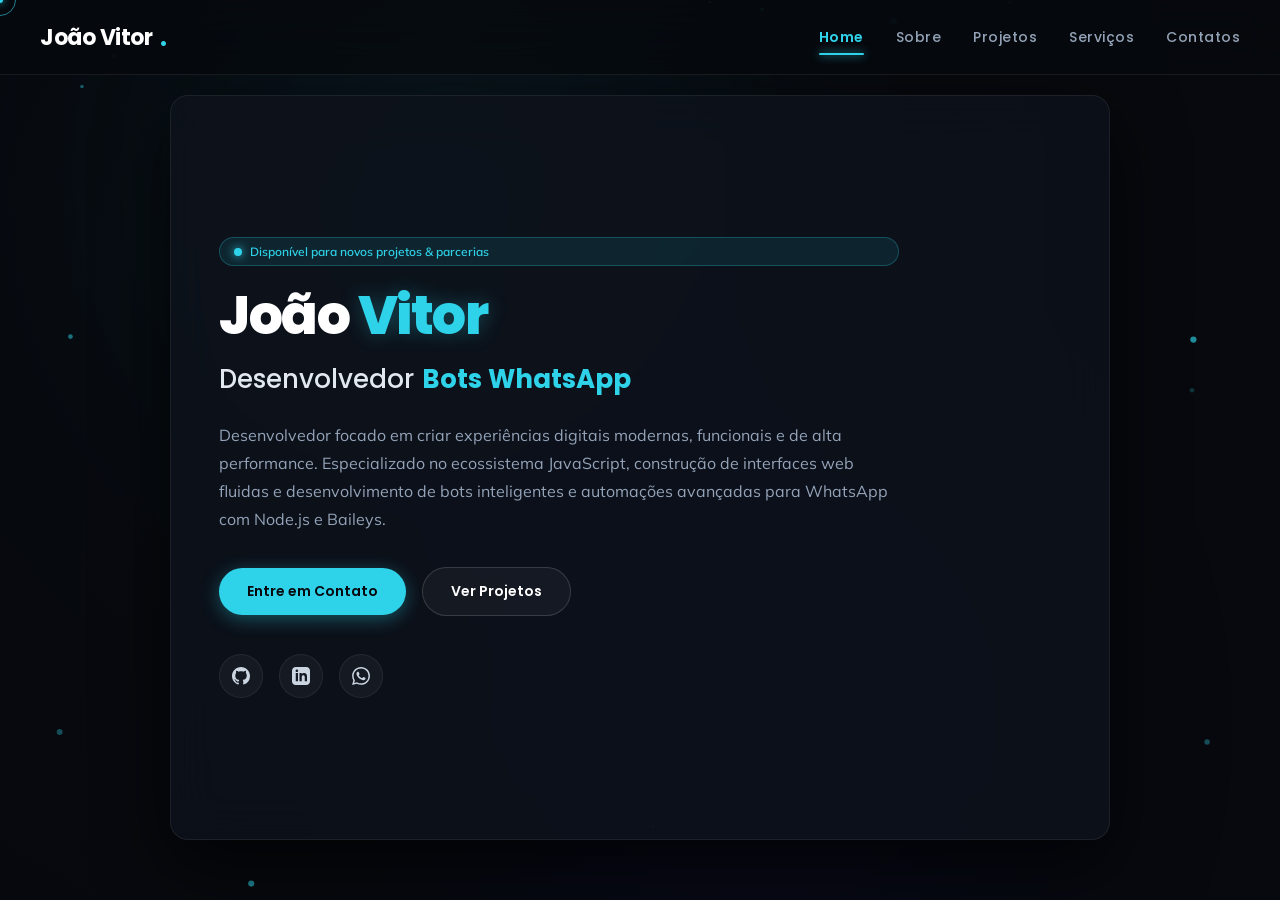
==== commit 08bbd607: "feat: redesign portfolio to Tokyo/Kura SPA inspired by Ian Pablo" ====
--- a/index.html
+++ b/index.html
@@ -1,310 +1,680 @@
 <!DOCTYPE html>
-<html lang="pt-br">
-
+<html lang="pt-BR">
 <head>
-    <meta charset="UTF-8">
-    <meta http-equiv="X-UA-Compatible" content="IE=edge">
-    <meta name="viewport" content="width=device-width, initial-scale=1.0">
-    <title>João Vitor S. Galdino | Desenvolvedor Front-end</title>
-    <meta name="description" content="Portfólio profissional de João Vitor S. Galdino - Desenvolvedor Front-end especializado em React, JavaScript, HTML5 e CSS3.">
-    
-    <!-- OpenGraph / Social Share -->
-    <meta property="og:type" content="profile">
-    <meta property="og:title" content="João Vitor S. Galdino | Desenvolvedor Front-end">
-    <meta property="og:description" content="Desenvolvedor Front-end especializado em React, JavaScript, HTML5 e CSS3. Aplicações web modernas e responsivas.">
-    <meta property="og:image" content="https://portifolio-rho-tan-10.vercel.app/assets/foto.jpg">
-    <meta property="og:url" content="https://portifolio-rho-tan-10.vercel.app">
-    <meta name="twitter:card" content="summary_large_image">
-
-    <!-- Google Fonts -->
-    <link rel="preconnect" href="https://fonts.googleapis.com">
-    <link rel="preconnect" href="https://fonts.gstatic.com" crossorigin>
-    <link href="https://fonts.googleapis.com/css2?family=Plus+Jakarta+Sans:wght@300;400;500;600;700;800&family=Outfit:wght@500;600;700;800&display=swap" rel="stylesheet">
-    
-    <link rel="stylesheet" href="./styles/style.css">
+  <meta charset="UTF-8" />
+  <meta name="viewport" content="width=device-width, initial-scale=1.0" />
+  <meta name="description" content="Portfólio profissional de João Vitor (@slaaff) - Desenvolvedor Front-end, especialista em criação de Bots para WhatsApp com Node.js e Baileys, e soluções web modernas." />
+  <meta name="author" content="João Vitor Galdino" />
+  <meta property="og:title" content="João Vitor - Desenvolvedor Front-end & Automação" />
+  <meta property="og:description" content="Portfólio interativo com projetos de automação, bots para WhatsApp e desenvolvimento web." />
+  <meta property="og:image" content="assets/foto.jpg" />
+  <link rel="icon" type="image/png" href="assets/foto.jpg" />
+  <title>João Vitor - Desenvolvedor Front-end & Automação</title>
+
+  <!-- Google Fonts -->
+  <link rel="preconnect" href="https://fonts.googleapis.com" />
+  <link rel="preconnect" href="https://fonts.gstatic.com" crossorigin />
+  <link href="https://fonts.googleapis.com/css2?family=Mulish:ital,wght@0,300;0,400;0,500;0,600;0,700;0,800;1,400&family=Poppins:ital,wght@0,300;0,400;0,500;0,600;0,700;0,800;0,900;1,400&display=swap" rel="stylesheet" />
+
+  <!-- Stylesheet -->
+  <link rel="stylesheet" href="styles/style.css" />
 </head>
-
 <body>
-    <!-- Iluminação ambiente de fundo -->
-    <div class="ambient-glow ambient-glow--top"></div>
-    <div class="ambient-glow ambient-glow--bottom"></div>
-
-    <!-- Cabeçalho -->
-    <header class="header">
-        <div class="header__container">
-            <a href="index.html" class="header__logo">
-                <span class="logo__text">JOÃO VITOR</span>
-                <span class="logo__dot"></span>
-            </a>
-            
-            <nav class="header__nav">
-                <a class="nav__link nav__link--active" href="index.html">Início</a>
-                <a class="nav__link" href="about.html">Sobre mim</a>
-                <a class="nav__link" href="#projetos">Projetos</a>
-                <a class="nav__link" href="#skills">Habilidades</a>
-                <a class="nav__link" href="#contato">Contato</a>
-            </nav>
-
-            <a class="header__cta" href="https://www.linkedin.com/in/joaovsgaldino/" target="_blank" rel="noopener noreferrer">
-                <img src="./assets/linkedin.png" alt="LinkedIn" class="header__cta-icon">
-                <span>LinkedIn</span>
-                <svg width="14" height="14" viewBox="0 0 24 24" fill="none" stroke="currentColor" stroke-width="2"><path d="M7 17L17 7M17 7H7M17 7V17"/></svg>
-            </a>
-        </div>
-    </header>
-
-    <main>
-        <!-- Hero Section -->
-        <section class="hero">
-            <div class="hero__container">
-                <div class="hero__content">
-                    <div class="status-badge">
-                        <span class="status-badge__dot"></span>
-                        <span class="status-badge__text">Disponível para novas oportunidades</span>
-                    </div>
-
-                    <h1 class="hero__title">
-                        Desenvolvedor <span class="highlight-gold">Front-end</span> focado em React & Web Moderna.
-                    </h1>
-
-                    <p class="hero__description">
-                        Olá! Sou <strong>João Vitor S. Galdino</strong>. Construo interfaces web rápidas, responsivas e intuitivas com foco em <strong>React, JavaScript, HTML5 e CSS3</strong>, aliando código limpo à ótima experiência de usuário.
-                    </p>
-
-                    <div class="hero__actions">
-                        <a href="#projetos" class="btn btn--primary">
-                            <span>Ver Projetos</span>
-                            <svg width="18" height="18" viewBox="0 0 24 24" fill="none" stroke="currentColor" stroke-width="2.2"><path d="M5 12h14M12 5l7 7-7 7"/></svg>
-                        </a>
-                        <a href="about.html" class="btn btn--secondary">
-                            <span>Mais Sobre Mim</span>
-                        </a>
-                        <a href="https://www.linkedin.com/in/joaovsgaldino/" target="_blank" rel="noopener noreferrer" class="btn btn--linkedin-hero">
-                            <img src="./assets/linkedin.png" alt="LinkedIn" class="btn__icon">
-                            <span>LinkedIn</span>
-                        </a>
-                        <a href="https://github.com/slaaff" target="_blank" rel="noopener noreferrer" class="btn btn--secondary">
-                            <img src="./assets/github.png" alt="GitHub" class="btn__icon">
-                            <span>GitHub</span>
-                        </a>
-                    </div>
-                </div>
-
-                <div class="hero__visual">
-                    <div class="photo-frame">
-                        <div class="photo-frame__glow"></div>
-                        <img class="photo-frame__img" src="./assets/foto.jpg" alt="Foto de João Vitor S. Galdino">
-                        <div class="photo-frame__badge">
-                            <span class="badge__title">João Vitor S. Galdino</span>
-                            <span class="badge__subtitle">Desenvolvedor Front-end • @slaaff</span>
-                        </div>
-                    </div>
-                </div>
-            </div>
-        </section>
-
-        <!-- Seção de Projetos em Destaque -->
-        <section id="projetos" class="projects">
-            <div class="section__container">
-                <div class="section__header">
-                    <span class="section__kicker">PORTFÓLIO</span>
-                    <h2 class="section__title">Projetos em Destaque</h2>
-                    <p class="section__subtitle">Algumas das aplicações que desenvolvi com foco em usabilidade e código estruturado.</p>
-                    <div class="section__line"></div>
-                </div>
-
-                <div class="projects__grid">
-                    <!-- Projeto 1: Bot -->
-                    <article class="project-card">
-                        <div class="project-card__header">
-                            <span class="project-card__badge">Automação & Node.js</span>
-                            <a href="https://github.com/slaaff/bot" target="_blank" rel="noopener noreferrer" title="Ver código no GitHub" class="icon-link">
-                                <svg width="20" height="20" viewBox="0 0 24 24" fill="none" stroke="currentColor" stroke-width="2"><path d="M9 19c-5 1.5-5-2.5-7-3m14 6v-3.87a3.37 3.37 0 0 0-.94-2.61c3.14-.35 6.44-1.54 6.44-7A5.44 5.44 0 0 0 20 4.77 5.07 5.07 0 0 0 19.91 1S18.73.65 16 2.48a13.38 13.38 0 0 0-7 0C6.27.65 5.09 1 5.09 1A5.07 5.07 0 0 0 5 4.77a5.44 5.44 0 0 0-1.5 3.78c0 5.42 3.3 6.61 6.44 7A3.37 3.37 0 0 0 9 18.13V22"/></svg>
-                            </a>
-                        </div>
-
-                        <h3 class="project-card__title">Bot de Automação</h3>
-                        <p class="project-card__desc">
-                            Aplicação de automação e integração assíncrona desenvolvida em Node.js com arquitetura modular e tratamento robusto de eventos.
-                        </p>
-
-                        <div class="project-card__techs">
-                            <span>Node.js</span>
-                            <span>JavaScript</span>
-                            <span>APIs REST</span>
-                        </div>
-
-                        <div class="project-card__footer">
-                            <a href="https://github.com/slaaff/bot" target="_blank" rel="noopener noreferrer" class="project-link">
-                                <span>Ver Repositório</span>
-                                <svg width="16" height="16" viewBox="0 0 24 24" fill="none" stroke="currentColor" stroke-width="2"><path d="M5 12h14M12 5l7 7-7 7"/></svg>
-                            </a>
-                        </div>
-                    </article>
-
-                    <!-- Projeto 2: Spotify Clone -->
-                    <article class="project-card">
-                        <div class="project-card__header">
-                            <span class="project-card__badge">Front-end & Interface</span>
-                            <a href="https://github.com/slaaff/spotify-imersao-alura" target="_blank" rel="noopener noreferrer" title="Ver código no GitHub" class="icon-link">
-                                <svg width="20" height="20" viewBox="0 0 24 24" fill="none" stroke="currentColor" stroke-width="2"><path d="M9 19c-5 1.5-5-2.5-7-3m14 6v-3.87a3.37 3.37 0 0 0-.94-2.61c3.14-.35 6.44-1.54 6.44-7A5.44 5.44 0 0 0 20 4.77 5.07 5.07 0 0 0 19.91 1S18.73.65 16 2.48a13.38 13.38 0 0 0-7 0C6.27.65 5.09 1 5.09 1A5.07 5.07 0 0 0 5 4.77a5.44 5.44 0 0 0-1.5 3.78c0 5.42 3.3 6.61 6.44 7A3.37 3.37 0 0 0 9 18.13V22"/></svg>
-                            </a>
-                        </div>
-
-                        <h3 class="project-card__title">Spotify Experience Clone</h3>
-                        <p class="project-card__desc">
-                            Interface web inspirada no Spotify focando em layout responsivo, componentização limpa e fidelidade aos padrões de design de produtos de áudio.
-                        </p>
-
-                        <div class="project-card__techs">
-                            <span>HTML5</span>
-                            <span>CSS3 Flexbox</span>
-                            <span>JavaScript</span>
-                        </div>
-
-                        <div class="project-card__footer">
-                            <a href="https://github.com/slaaff/spotify-imersao-alura" target="_blank" rel="noopener noreferrer" class="project-link">
-                                <span>Ver Repositório</span>
-                                <svg width="16" height="16" viewBox="0 0 24 24" fill="none" stroke="currentColor" stroke-width="2"><path d="M5 12h14M12 5l7 7-7 7"/></svg>
-                            </a>
-                        </div>
-                    </article>
-
-                    <!-- Projeto 3: Jogo Número Secreto -->
-                    <article class="project-card">
-                        <div class="project-card__header">
-                            <span class="project-card__badge">Web Speech API</span>
-                            <a href="https://github.com/slaaff/jogo-do-numero-secreto-alura" target="_blank" rel="noopener noreferrer" title="Ver código no GitHub" class="icon-link">
-                                <svg width="20" height="20" viewBox="0 0 24 24" fill="none" stroke="currentColor" stroke-width="2"><path d="M9 19c-5 1.5-5-2.5-7-3m14 6v-3.87a3.37 3.37 0 0 0-.94-2.61c3.14-.35 6.44-1.54 6.44-7A5.44 5.44 0 0 0 20 4.77 5.07 5.07 0 0 0 19.91 1S18.73.65 16 2.48a13.38 13.38 0 0 0-7 0C6.27.65 5.09 1 5.09 1A5.07 5.07 0 0 0 5 4.77a5.44 5.44 0 0 0-1.5 3.78c0 5.42 3.3 6.61 6.44 7A3.37 3.37 0 0 0 9 18.13V22"/></svg>
-                            </a>
-                        </div>
-
-                        <h3 class="project-card__title">Jogo de Voz Interativo</h3>
-                        <p class="project-card__desc">
-                            Aplicação interativa que utiliza a Web Speech API para capturar voz no navegador, avaliar lógica de palpites e atualizar a interface em tempo real.
-                        </p>
-
-                        <div class="project-card__techs">
-                            <span>JavaScript</span>
-                            <span>Web Speech API</span>
-                            <span>CSS3</span>
-                        </div>
-
-                        <div class="project-card__footer">
-                            <a href="https://github.com/slaaff/jogo-do-numero-secreto-alura" target="_blank" rel="noopener noreferrer" class="project-link">
-                                <span>Ver Repositório</span>
-                                <svg width="16" height="16" viewBox="0 0 24 24" fill="none" stroke="currentColor" stroke-width="2"><path d="M5 12h14M12 5l7 7-7 7"/></svg>
-                            </a>
-                        </div>
-                    </article>
-                </div>
-            </div>
-        </section>
-
-        <!-- Seção de Habilidades (Tech Stack) -->
-        <section id="skills" class="skills">
-            <div class="section__container">
-                <div class="section__header">
-                    <span class="section__kicker">STACK TÉCNICA</span>
-                    <h2 class="section__title">Habilidades & Ferramentas</h2>
-                    <p class="section__subtitle">Tecnologias que utilizo no dia a dia para desenvolver produtos digitais.</p>
-                    <div class="section__line"></div>
-                </div>
-
-                <div class="skills__grid">
-                    <div class="skill-card">
-                        <div class="skill-card__tag">Framework</div>
-                        <h3 class="skill-card__name">React.js</h3>
-                        <p class="skill-card__desc">Componentes modulares, hooks, gerenciamento de estado e SPAs.</p>
-                    </div>
-
-                    <div class="skill-card">
-                        <div class="skill-card__tag">Linguagem</div>
-                        <h3 class="skill-card__name">JavaScript (ES6+)</h3>
-                        <p class="skill-card__desc">Funções assíncronas, manipulação do DOM e lógica de programação avançada.</p>
-                    </div>
-
-                    <div class="skill-card">
-                        <div class="skill-card__tag">Estruturação</div>
-                        <h3 class="skill-card__name">HTML5 Semântico</h3>
-                        <p class="skill-card__desc">Acessibilidade, SEO e organização padronizada de documentos web.</p>
-                    </div>
-
-                    <div class="skill-card">
-                        <div class="skill-card__tag">Estilização</div>
-                        <h3 class="skill-card__name">CSS3 & Responsividade</h3>
-                        <p class="skill-card__desc">Flexbox, CSS Grid, animações fluidas e design focado em mobile.</p>
-                    </div>
-
-                    <div class="skill-card">
-                        <div class="skill-card__tag">Runtime</div>
-                        <h3 class="skill-card__name">Node.js</h3>
-                        <p class="skill-card__desc">Criação de scripts de suporte, automações e consumo de APIs.</p>
-                    </div>
-
-                    <div class="skill-card">
-                        <div class="skill-card__tag">Versionamento</div>
-                        <h3 class="skill-card__name">Git & GitHub</h3>
-                        <p class="skill-card__desc">Controle de versão, ramificações (branches) e boas práticas de commits.</p>
-                    </div>
-
-                    <div class="skill-card">
-                        <div class="skill-card__tag">Cloud & Deploy</div>
-                        <h3 class="skill-card__name">Vercel</h3>
-                        <p class="skill-card__desc">Deploy automatizado com CI/CD, configuração de DNS e monitoramento.</p>
-                    </div>
-
-                    <div class="skill-card">
-                        <div class="skill-card__tag">Interface</div>
-                        <h3 class="skill-card__name">UI / UX Design</h3>
-                        <p class="skill-card__desc">Atenção a tipografia, contraste, hierarquia visual e facilidade de navegação.</p>
-                    </div>
-                </div>
-            </div>
-        </section>
-
-        <!-- Seção de Contato -->
-        <section id="contato" class="contact">
-            <div class="section__container">
-                <div class="contact__box">
-                    <span class="contact__kicker">VAMOS CONVERSAR?</span>
-                    <h2 class="contact__title">Vamos construir algo relevante juntos?</h2>
-                    <p class="contact__desc">
-                        Estou disponível para novas oportunidades profissionais, projetos freelance e networking na área de desenvolvimento.
-                    </p>
-
-                    <div class="contact__links">
-                        <a href="https://www.linkedin.com/in/joaovsgaldino/" target="_blank" rel="noopener noreferrer" class="contact-pill contact-pill--linkedin">
-                            <img src="./assets/linkedin.png" alt="LinkedIn">
-                            <span>Conectar no LinkedIn</span>
-                        </a>
-
-                        <a href="https://github.com/slaaff" target="_blank" rel="noopener noreferrer" class="contact-pill">
-                            <img src="./assets/github.png" alt="GitHub">
-                            <span>Ver GitHub</span>
-                        </a>
-
-                        <a href="https://instagram.com/joaovsgaldino/" target="_blank" rel="noopener noreferrer" class="contact-pill">
-                            <img src="./assets/instagram.png" alt="Instagram">
-                            <span>Instagram</span>
-                        </a>
-                    </div>
-                </div>
-            </div>
-        </section>
-    </main>
-
-    <!-- Rodapé -->
-    <footer class="footer">
-        <div class="footer__container">
-            <p class="footer__copy">
-                &copy; 2026 João Vitor S. Galdino (@slaaff). Todos os direitos reservados.
-            </p>
-            <a href="#" class="footer__back-top" title="Voltar ao topo">
-                <svg width="18" height="18" viewBox="0 0 24 24" fill="none" stroke="currentColor" stroke-width="2"><path d="M18 15l-6-6-6 6"/></svg>
-            </a>
-        </div>
-    </footer>
+
+  <!-- Preloader -->
+  <div id="preloader">
+    <div class="loader_line"></div>
+  </div>
+
+  <!-- Ambient Animated Background Canvas & Glows -->
+  <canvas id="ambient-canvas"></canvas>
+  <div class="bg-ambient-lights"></div>
+
+  <!-- Magic Trailing Cursor -->
+  <div class="mouse-cursor cursor-outer"></div>
+  <div class="mouse-cursor cursor-inner"></div>
+
+  <!-- Desktop Header Navigation -->
+  <header class="tm_header">
+    <div class="header_logo">
+      <a href="#home" class="nav-link">
+        <span>João Vitor</span>
+        <span class="logo-dot">.</span>
+      </a>
+    </div>
+    <nav class="header_menu">
+      <ul>
+        <li class="nav-item active"><a href="#home" class="nav-link">Home</a></li>
+        <li class="nav-item"><a href="#about" class="nav-link">Sobre</a></li>
+        <li class="nav-item"><a href="#portfolio" class="nav-link">Projetos</a></li>
+        <li class="nav-item"><a href="#services" class="nav-link">Serviços</a></li>
+        <li class="nav-item"><a href="#contact" class="nav-link">Contatos</a></li>
+      </ul>
+    </nav>
+  </header>
+
+  <!-- Mobile Topbar -->
+  <div class="tm_topbar">
+    <div class="topbar_logo">
+      <a href="#home" class="nav-link">
+        <span>João Vitor</span><span class="coloring">.</span>
+      </a>
+    </div>
+    <div class="hamburger">
+      <span></span>
+      <span></span>
+      <span></span>
+    </div>
+  </div>
+
+  <!-- Mobile Menu Drawer -->
+  <div class="tm_mobile_menu">
+    <div class="mobile_menu_list">
+      <ul>
+        <li class="nav-item active"><a href="#home" class="nav-link">Home</a></li>
+        <li class="nav-item"><a href="#about" class="nav-link">Sobre</a></li>
+        <li class="nav-item"><a href="#portfolio" class="nav-link">Projetos</a></li>
+        <li class="nav-item"><a href="#services" class="nav-link">Serviços</a></li>
+        <li class="nav-item"><a href="#contact" class="nav-link">Contatos</a></li>
+      </ul>
+    </div>
+  </div>
+
+  <!-- Main Central Fixed Content Area -->
+  <main class="tm_content">
+
+    <!-- ==============================================
+         SECTION 1: HOME
+    ============================================== -->
+    <section class="tm_section animated fadeInUp" id="home">
+      <div class="home_inner">
+        <div class="badge-pill">
+          <span class="pulse-dot"></span>
+          <span>Disponível para novos projetos & parcerias</span>
+        </div>
+
+        <h1 class="home_name">
+          João <span class="coloring">Vitor</span>
+        </h1>
+
+        <div class="home_job">
+          <span>Desenvolvedor </span>
+          <span class="cd-words-wrapper">
+            <b class="is-visible">Front-end</b>
+            <b class="is-hidden">Bots WhatsApp</b>
+            <b class="is-hidden">Node.js & Baileys</b>
+            <b class="is-hidden">Fullstack</b>
+            <b class="is-hidden">Soluções Web</b>
+          </span>
+        </div>
+
+        <p class="home_bio">
+          Desenvolvedor focado em criar experiências digitais modernas, funcionais e de alta performance. Especializado no ecossistema JavaScript, construção de interfaces web fluidas e desenvolvimento de bots inteligentes e automações avançadas para WhatsApp com Node.js e Baileys.
+        </p>
+
+        <div class="home_actions">
+          <a href="#contact" class="btn btn-primary action-link">Entre em Contato</a>
+          <a href="#portfolio" class="btn btn-outline action-link">Ver Projetos</a>
+        </div>
+
+        <div class="home_socials">
+          <a href="https://github.com/slaaff" target="_blank" rel="noopener noreferrer" class="social-icon-btn" title="GitHub (@slaaff)">
+            <svg viewBox="0 0 24 24"><path d="M12 0C5.37 0 0 5.37 0 12c0 5.31 3.435 9.795 8.205 11.385.6.105.825-.255.825-.57 0-.285-.015-1.23-.015-2.235-3.015.555-3.795-.735-4.035-1.41-.135-.345-.72-1.41-1.23-1.695-.42-.225-1.02-.78-.015-.795.945-.015 1.62.87 1.845 1.23 1.08 1.815 2.805 1.305 3.495.99.105-.78.42-1.305.765-1.605-2.67-.3-5.46-1.335-5.46-5.925 0-1.305.465-2.385 1.23-3.225-.12-.3-.54-1.53.12-3.18 0 0 1.005-.315 3.3 1.23.96-.27 1.98-.405 3-.405s2.04.135 3 .405c2.295-1.56 3.3-1.23 3.3-1.23.66 1.65.24 2.88.12 3.18.765.84 1.23 1.905 1.23 3.225 0 4.605-2.805 5.625-5.475 5.925.435.375.81 1.095.81 2.22 0 1.605-.015 2.895-.015 3.3 0 .315.225.69.825.57A12.02 12.02 0 0024 12c0-6.63-5.37-12-12-12z"/></svg>
+          </a>
+          <a href="https://www.linkedin.com/in/joaovsgaldino/" target="_blank" rel="noopener noreferrer" class="social-icon-btn" title="LinkedIn">
+            <svg viewBox="0 0 24 24"><path d="M19 0h-14c-2.761 0-5 2.239-5 5v14c0 2.761 2.239 5 5 5h14c2.762 0 5-2.239 5-5v-14c0-2.761-2.238-5-5-5zm-11 19h-3v-11h3v11zm-1.5-12.268c-.966 0-1.75-.79-1.75-1.764s.784-1.764 1.75-1.764 1.75.79 1.75 1.764-.783 1.764-1.75 1.764zm13.5 12.268h-3v-5.604c0-3.368-4-3.113-4 0v5.604h-3v-11h3v1.765c1.396-2.586 7-2.777 7 2.476v6.759z"/></svg>
+          </a>
+          <a href="https://wa.me/5574998000519" target="_blank" rel="noopener noreferrer" class="social-icon-btn" title="WhatsApp Direto">
+            <svg viewBox="0 0 24 24"><path d="M.057 24l1.687-6.163c-1.041-1.804-1.588-3.849-1.587-5.946.003-6.556 5.338-11.891 11.893-11.891 3.181.001 6.167 1.24 8.413 3.488 2.245 2.248 3.481 5.236 3.48 8.414-.003 6.557-5.338 11.892-11.893 11.892-1.99-.001-3.951-.5-5.688-1.448l-6.305 1.654zm6.597-3.807c1.676.995 3.276 1.591 5.392 1.592 5.448 0 9.886-4.434 9.889-9.885.002-5.462-4.415-9.89-9.881-9.892-5.452 0-9.887 4.434-9.889 9.884-.001 2.225.651 3.891 1.746 5.634l-.999 3.648 3.742-.981zm11.387-5.464c-.074-.124-.272-.198-.57-.347-.297-.149-1.758-.868-2.031-.967-.272-.099-.47-.149-.669.149-.198.297-.768.967-.941 1.165-.173.198-.347.223-.644.074-.297-.149-1.255-.462-2.39-1.475-.883-.788-1.48-1.761-1.653-2.059-.173-.297-.018-.458.13-.606.134-.133.297-.347.446-.521.151-.172.2-.296.3-.495.099-.198.05-.372-.025-.521-.075-.148-.669-1.611-.916-2.206-.242-.579-.487-.501-.669-.51l-.57-.01c-.198 0-.52.074-.792.372s-1.04 1.016-1.04 2.479 1.065 2.876 1.213 3.074c.149.198 2.095 3.2 5.076 4.487.709.306 1.263.489 1.694.626.712.226 1.36.194 1.872.118.571-.085 1.758-.719 2.006-1.413.248-.695.248-1.29.173-1.414z"/></svg>
+          </a>
+        </div>
+      </div>
+    </section>
+
+    <!-- ==============================================
+         SECTION 2: ABOUT
+    ============================================== -->
+    <section class="tm_section hidden" id="about">
+      <div class="section_title">
+        <h3>Sobre <span class="coloring">Mim</span></h3>
+        <p class="section_subtitle">Desenvolvedor Front-end & Especialista em Automação</p>
+      </div>
+
+      <div class="about_wrap">
+        <div class="about_left">
+          <div class="author_avatar">
+            <img src="assets/foto.jpg" alt="João Vitor" />
+            <div class="avatar_overlay_badge">
+              <span class="pulse-dot"></span>
+              <span>João Vitor Galdino</span>
+            </div>
+          </div>
+
+          <div class="quick_info_card">
+            <ul>
+              <li><span class="label">Perfil:</span> <span class="val">Front-end & Automação</span></li>
+              <li><span class="label">Localização:</span> <span class="val">Salvador, BA - Brasil</span></li>
+              <li><span class="label">GitHub:</span> <span class="val">@slaaff</span></li>
+              <li><span class="label">LinkedIn:</span> <span class="val">in/joaovsgaldino</span></li>
+              <li><span class="label">Idiomas:</span> <span class="val">Português (Nativo)</span></li>
+            </ul>
+          </div>
+
+          <button class="btn btn-outline about-popup-trigger" style="width: 100%;">Ver Biografia Completa</button>
+        </div>
+
+        <div class="about_right">
+          <p class="about_bio_text">
+            Sou desenvolvedor com sólida atuação na criação de interfaces web responsivas, componentes dinâmicos e ecossistemas de automação. Minha paixão é unir design elegante, usabilidade impecável e código limpo para construir aplicações modernas que geram impacto real.
+          </p>
+          <p class="about_bio_text">
+            Com ampla experiência no desenvolvimento de <strong>bots inteligentes para WhatsApp</strong> utilizando a biblioteca Baileys e Node.js, domino arquiteturas modulares orientadas a eventos, manipulação de sockets, webhooks e integração com bancos de dados.
+          </p>
+
+          <div class="specialties_grid">
+            <div class="specialty_box">
+              <h4>💻 Front-end Moderno</h4>
+              <p>Interfaces responsivas com HTML5 semântico, CSS3 flexível/grid, JavaScript moderno e componentização limpa.</p>
+            </div>
+            <div class="specialty_box">
+              <h4>🤖 Bots & Automação</h4>
+              <p>Automações de ponta para WhatsApp com Baileys, arquitetura de plugins desacoplada e alta estabilidade.</p>
+            </div>
+            <div class="specialty_box">
+              <h4>⚡ Node.js & APIs</h4>
+              <p>Construção de rotinas assíncronas, consumo e desenvolvimento de APIs RESTful e persistência de dados.</p>
+            </div>
+            <div class="specialty_box">
+              <h4>🚀 Git CI/CD & Deploy</h4>
+              <p>Versionamento avançado com Git/GitHub, esteiras automatizadas na Vercel e deploy em servidores Linux.</p>
+            </div>
+          </div>
+
+          <div class="skills_container">
+            <h4 class="skills_title">Habilidades Técnicas</h4>
+
+            <div class="skill_item">
+              <div class="skill_header">
+                <span>JavaScript & Lógica Assíncrona</span>
+                <span>90%</span>
+              </div>
+              <div class="skill_bar_bg">
+                <div class="skill_bar_fill" style="width: 90%;"></div>
+              </div>
+            </div>
+
+            <div class="skill_item">
+              <div class="skill_header">
+                <span>HTML5 Semântico & CSS3 Moderno</span>
+                <span>95%</span>
+              </div>
+              <div class="skill_bar_bg">
+                <div class="skill_bar_fill" style="width: 95%;"></div>
+              </div>
+            </div>
+
+            <div class="skill_item">
+              <div class="skill_header">
+                <span>Node.js & Baileys (WhatsApp Bots)</span>
+                <span>90%</span>
+              </div>
+              <div class="skill_bar_bg">
+                <div class="skill_bar_fill" style="width: 90%;"></div>
+              </div>
+            </div>
+
+            <div class="skill_item">
+              <div class="skill_header">
+                <span>Git, GitHub & Deploy Cloud (Vercel / Linux)</span>
+                <span>92%</span>
+              </div>
+              <div class="skill_bar_bg">
+                <div class="skill_bar_fill" style="width: 92%;"></div>
+              </div>
+            </div>
+
+            <div class="skill_item">
+              <div class="skill_header">
+                <span>Design Responsivo & UI/UX</span>
+                <span>88%</span>
+              </div>
+              <div class="skill_bar_bg">
+                <div class="skill_bar_fill" style="width: 88%;"></div>
+              </div>
+            </div>
+          </div>
+        </div>
+      </div>
+    </section>
+
+    <!-- ==============================================
+         SECTION 3: PORTFOLIO
+    ============================================== -->
+    <section class="tm_section hidden" id="portfolio">
+      <div class="section_title">
+        <h3>Meus <span class="coloring">Projetos</span></h3>
+        <p class="section_subtitle">Trabalhos em destaque em automação, bots e desenvolvimento web</p>
+      </div>
+
+      <div class="portfolio_filters">
+        <button class="filter-btn active" data-filter="all">Todos</button>
+        <button class="filter-btn" data-filter="bots">Bots WhatsApp</button>
+        <button class="filter-btn" data-filter="web">Web & Jogos</button>
+        <button class="filter-btn" data-filter="frontend">Front-end</button>
+      </div>
+
+      <div class="projects_grid">
+
+        <!-- Project 1: Iris Bot -->
+        <article class="project-card" data-category="bots"
+          data-title="Iris Bot"
+          data-category-name="Bots WhatsApp"
+          data-image="assets/thumb-iris.svg"
+          data-desc="Bot inteligente e multi-comandos para WhatsApp desenvolvido em Node.js com Baileys. Possui gerenciamento avançado de grupos, respostas automatizadas com inteligência contextual e banco de dados local estruturado."
+          data-tags="Node.js, Baileys, WhatsApp Bot, Automação"
+          data-github="https://github.com/slaaff/iris"
+          data-demo="">
+          <div class="card_thumb">
+            <img src="assets/thumb-iris.svg" alt="Iris Bot" />
+            <div class="card_overlay_actions">
+              <button class="btn btn-primary project-modal-trigger">Ver Detalhes</button>
+              <a href="https://github.com/slaaff/iris" target="_blank" rel="noopener noreferrer" class="btn btn-outline">GitHub</a>
+            </div>
+          </div>
+          <div class="card_body">
+            <span class="card_category_badge">Bots WhatsApp</span>
+            <h4 class="card_title">Iris Bot</h4>
+            <p class="card_desc">Bot inteligente e multi-comandos para WhatsApp com Baileys e gestão avançada de eventos.</p>
+            <div class="card_tags">
+              <span class="tag-badge">Node.js</span>
+              <span class="tag-badge">Baileys</span>
+              <span class="tag-badge">Automação</span>
+            </div>
+            <div class="card_footer_links">
+              <a href="https://github.com/slaaff/iris" target="_blank" rel="noopener noreferrer">↗ Repositório no GitHub</a>
+            </div>
+          </div>
+        </article>
+
+        <!-- Project 2: Daisy Bot -->
+        <article class="project-card" data-category="bots"
+          data-title="Daisy Bot"
+          data-category-name="Bots WhatsApp"
+          data-image="assets/thumb-daisy.svg"
+          data-desc="Sistema modular de automação para WhatsApp com arquitetura baseada em plugins desacoplados. Suporta comandos administrativos, respostas dinâmicas e gerenciamento de grupos com alta estabilidade."
+          data-tags="Node.js, Plugins, WhatsApp API, Baileys"
+          data-github="https://github.com/slaaff/daisy"
+          data-demo="">
+          <div class="card_thumb">
+            <img src="assets/thumb-daisy.svg" alt="Daisy Bot" />
+            <div class="card_overlay_actions">
+              <button class="btn btn-primary project-modal-trigger">Ver Detalhes</button>
+              <a href="https://github.com/slaaff/daisy" target="_blank" rel="noopener noreferrer" class="btn btn-outline">GitHub</a>
+            </div>
+          </div>
+          <div class="card_body">
+            <span class="card_category_badge">Bots WhatsApp</span>
+            <h4 class="card_title">Daisy Bot</h4>
+            <p class="card_desc">Automação modular para WhatsApp com sistema extensível de plugins desacoplados.</p>
+            <div class="card_tags">
+              <span class="tag-badge">Node.js</span>
+              <span class="tag-badge">Plugins</span>
+              <span class="tag-badge">Modular</span>
+            </div>
+            <div class="card_footer_links">
+              <a href="https://github.com/slaaff/daisy" target="_blank" rel="noopener noreferrer">↗ Repositório no GitHub</a>
+            </div>
+          </div>
+        </article>
+
+        <!-- Project 3: Hiyuki Bot -->
+        <article class="project-card" data-category="bots"
+          data-title="Hiyuki Bot"
+          data-category-name="Bots WhatsApp"
+          data-image="assets/thumb-hiyuki.svg"
+          data-desc="Assistente virtual veloz e utilitário para WhatsApp (Base V1), estruturado para execução ágil de rotinas, comandos interativos e integração com módulos de utilidades."
+          data-tags="Node.js, Baileys, Assistente Virtual, WhatsApp"
+          data-github="https://github.com/slaaff/hiyuki"
+          data-demo="">
+          <div class="card_thumb">
+            <img src="assets/thumb-hiyuki.svg" alt="Hiyuki Bot" />
+            <div class="card_overlay_actions">
+              <button class="btn btn-primary project-modal-trigger">Ver Detalhes</button>
+              <a href="https://github.com/slaaff/hiyuki" target="_blank" rel="noopener noreferrer" class="btn btn-outline">GitHub</a>
+            </div>
+          </div>
+          <div class="card_body">
+            <span class="card_category_badge">Bots WhatsApp</span>
+            <h4 class="card_title">Hiyuki Bot</h4>
+            <p class="card_desc">Assistente virtual ágil e leve para WhatsApp com comandos utilitários e integração Baileys.</p>
+            <div class="card_tags">
+              <span class="tag-badge">Node.js</span>
+              <span class="tag-badge">Baileys</span>
+              <span class="tag-badge">Utilitários</span>
+            </div>
+            <div class="card_footer_links">
+              <a href="https://github.com/slaaff/hiyuki" target="_blank" rel="noopener noreferrer">↗ Repositório no GitHub</a>
+            </div>
+          </div>
+        </article>
+
+        <!-- Project 4: Jogo do Número Secreto -->
+        <article class="project-card" data-category="web"
+          data-title="Jogo do Número Secreto"
+          data-category-name="Web & Jogos"
+          data-image="assets/thumb-game.svg"
+          data-desc="Aplicação web interativa com lógica em JavaScript moderno, manipulação dinâmica do DOM e sintetizador de voz integrado (Web Speech API). Desenvolvido com foco em interatividade e UX acessível."
+          data-tags="JavaScript, Web Speech API, CSS3, Vercel"
+          data-github="https://github.com/slaaff/jogo-do-numero-secreto-alura"
+          data-demo="https://jogo-do-numero-secreto-alura-sable.vercel.app">
+          <div class="card_thumb">
+            <img src="assets/thumb-game.svg" alt="Jogo do Número Secreto" />
+            <div class="card_overlay_actions">
+              <button class="btn btn-primary project-modal-trigger">Ver Detalhes</button>
+              <a href="https://jogo-do-numero-secreto-alura-sable.vercel.app" target="_blank" rel="noopener noreferrer" class="btn btn-outline">Jogar</a>
+            </div>
+          </div>
+          <div class="card_body">
+            <span class="card_category_badge">Web & Jogos</span>
+            <h4 class="card_title">Jogo do Número Secreto</h4>
+            <p class="card_desc">Jogo interativo em JavaScript com sintetizador de voz e manipulação avançada de DOM.</p>
+            <div class="card_tags">
+              <span class="tag-badge">JavaScript</span>
+              <span class="tag-badge">Web Speech</span>
+              <span class="tag-badge">Vercel</span>
+            </div>
+            <div class="card_footer_links">
+              <a href="https://jogo-do-numero-secreto-alura-sable.vercel.app" target="_blank" rel="noopener noreferrer">🎮 Ver Demonstração</a>
+              <a href="https://github.com/slaaff/jogo-do-numero-secreto-alura" target="_blank" rel="noopener noreferrer" style="margin-left: auto;">↗ GitHub</a>
+            </div>
+          </div>
+        </article>
+
+        <!-- Project 5: Spotify Clone -->
+        <article class="project-card" data-category="frontend"
+          data-title="Spotify Clone"
+          data-category-name="Front-end"
+          data-image="assets/thumb-spotify.svg"
+          data-desc="Recriação fiel e responsiva da interface do Spotify desenvolvida durante a Imersão Alura. Explora CSS Grid, Flexbox avançado, estilização de cards de álbuns e dinamismo visual."
+          data-tags="HTML5, CSS Grid, Flexbox, UI Clone"
+          data-github="https://github.com/slaaff/spotify-imersao-alura"
+          data-demo="">
+          <div class="card_thumb">
+            <img src="assets/thumb-spotify.svg" alt="Spotify Clone" />
+            <div class="card_overlay_actions">
+              <button class="btn btn-primary project-modal-trigger">Ver Detalhes</button>
+              <a href="https://github.com/slaaff/spotify-imersao-alura" target="_blank" rel="noopener noreferrer" class="btn btn-outline">GitHub</a>
+            </div>
+          </div>
+          <div class="card_body">
+            <span class="card_category_badge">Front-end</span>
+            <h4 class="card_title">Spotify Clone</h4>
+            <p class="card_desc">Recriação da interface do Spotify com CSS Grid moderno e layout totalmente responsivo.</p>
+            <div class="card_tags">
+              <span class="tag-badge">HTML5</span>
+              <span class="tag-badge">CSS Grid</span>
+              <span class="tag-badge">UI/UX</span>
+            </div>
+            <div class="card_footer_links">
+              <a href="https://github.com/slaaff/spotify-imersao-alura" target="_blank" rel="noopener noreferrer">↗ Repositório no GitHub</a>
+            </div>
+          </div>
+        </article>
+
+        <!-- Project 6: Portfólio Clássico -->
+        <article class="project-card" data-category="frontend"
+          data-title="Portfólio Clássico"
+          data-category-name="Front-end"
+          data-image="assets/thumb-portfolio.svg"
+          data-desc="Primeiro projeto de portfólio web construído com HTML5 e CSS3 semântico, marcando a base sólida de desenvolvimento web com deploy em produção na Vercel."
+          data-tags="HTML5, CSS3, Vercel, Responsive"
+          data-github="https://github.com/slaaff/Portifolio-HTML-e-CSS"
+          data-demo="https://portifolio-html-e-css-sand.vercel.app">
+          <div class="card_thumb">
+            <img src="assets/thumb-portfolio.svg" alt="Portfólio Clássico" />
+            <div class="card_overlay_actions">
+              <button class="btn btn-primary project-modal-trigger">Ver Detalhes</button>
+              <a href="https://portifolio-html-e-css-sand.vercel.app" target="_blank" rel="noopener noreferrer" class="btn btn-outline">Acessar</a>
+            </div>
+          </div>
+          <div class="card_body">
+            <span class="card_category_badge">Front-end</span>
+            <h4 class="card_title">Portfólio Clássico</h4>
+            <p class="card_desc">Projeto clássico de portfólio em HTML e CSS puro hospedado com deploy contínuo na Vercel.</p>
+            <div class="card_tags">
+              <span class="tag-badge">HTML5</span>
+              <span class="tag-badge">CSS3</span>
+              <span class="tag-badge">Vercel</span>
+            </div>
+            <div class="card_footer_links">
+              <a href="https://portifolio-html-e-css-sand.vercel.app" target="_blank" rel="noopener noreferrer">🌐 Ver Site Online</a>
+              <a href="https://github.com/slaaff/Portifolio-HTML-e-CSS" target="_blank" rel="noopener noreferrer" style="margin-left: auto;">↗ GitHub</a>
+            </div>
+          </div>
+        </article>
+
+      </div>
+    </section>
+
+    <!-- ==============================================
+         SECTION 4: SERVICES
+    ============================================== -->
+    <section class="tm_section hidden" id="services">
+      <div class="section_title">
+        <h3>Meus <span class="coloring">Serviços</span></h3>
+        <p class="section_subtitle">Soluções digitais com foco em performance, automação inteligente e usabilidade</p>
+      </div>
+
+      <div class="services_grid">
+
+        <!-- Service 1 -->
+        <div class="service-card">
+          <div class="service_icon_wrap">
+            <svg viewBox="0 0 24 24"><path d="M12 2a2 2 0 0 1 2 2c0 .74-.4 1.39-1 1.73V7h1a7 7 0 0 1 7 7h1a1 1 0 0 1 1 1v3a1 1 0 0 1-1 1h-1v1a2 2 0 0 1-2 2H5a2 2 0 0 1-2-2v-1H2a1 1 0 0 1-1-1v-3a1 1 0 0 1 1-1h1a7 7 0 0 1 7-7h1V5.73c-.6-.34-1-.99-1-1.73a2 2 0 0 1 2-2M7.5 13A1.5 1.5 0 0 0 6 14.5 1.5 1.5 0 0 0 7.5 16 1.5 1.5 0 0 0 9 14.5 1.5 1.5 0 0 0 7.5 13m9 0a1.5 1.5 0 0 0-1.5 1.5 1.5 1.5 0 0 0 1.5 1.5 1.5 1.5 0 0 0 1.5-1.5 1.5 1.5 0 0 0-1.5-1.5M9.5 18a.5.5 0 0 0-.5.5v.5h6v-.5a.5.5 0 0 0-.5-.5z"/></svg>
+          </div>
+          <h4 class="service_title">Chatbots & Automação WhatsApp</h4>
+          <p class="service_desc">Desenvolvimento de bots sob medida para WhatsApp utilizando a biblioteca Baileys e Node.js para automatizar atendimento, rotinas e fluxos operacionais.</p>
+          <ul class="service_features">
+            <li>Respostas automáticas inteligentes e menus interativos</li>
+            <li>Gerenciamento e moderação automatizada de grupos</li>
+            <li>Integração com bancos de dados e APIs externas</li>
+            <li>Arquitetura modular resiliente e sem risco de desconexão</li>
+          </ul>
+        </div>
+
+        <!-- Service 2 -->
+        <div class="service-card">
+          <div class="service_icon_wrap">
+            <svg viewBox="0 0 24 24"><path d="M20 4H4c-1.1 0-2 .9-2 2v12c0 1.1.9 2 2 2h16c1.1 0 2-.9 2-2V6c0-1.1-.9-2-2-2zm0 14H4V8h16v10zm-8-3l4-4-1.41-1.41L12 12.17l-1.59-1.59L9 12l3 3z"/></svg>
+          </div>
+          <h4 class="service_title">Desenvolvimento Web & Front-end</h4>
+          <p class="service_desc">Construção de landing pages, portfólios e interfaces modernas, responsivas e visualmente marcantes com HTML5, CSS3 avançado e JavaScript.</p>
+          <ul class="service_features">
+            <li>Layouts mobile-first totalmente responsivos</li>
+            <li>Animações fluidas e microinterações de alto impacto</li>
+            <li>Otimização de performance e pontuação Core Web Vitals</li>
+            <li>Código limpo, acessível e estruturado semanticamente</li>
+          </ul>
+        </div>
+
+        <!-- Service 3 -->
+        <div class="service-card">
+          <div class="service_icon_wrap">
+            <svg viewBox="0 0 24 24"><path d="M19.35 10.04C18.67 6.59 15.64 4 12 4 9.11 4 6.6 5.64 5.35 8.04 2.34 8.36 0 10.91 0 14c0 3.31 2.69 6 6 6h13c2.76 0 5-2.24 5-5 0-2.64-2.05-4.78-4.65-4.96zM14 13v4h-4v-4H7l5-5 5 5h-3z"/></svg>
+          </div>
+          <h4 class="service_title">Desenvolvimento de APIs & Back-end</h4>
+          <p class="service_desc">Arquitetura de rotas e APIs RESTful em Node.js com Express para comunicação entre sistemas, processamento de dados e webhooks.</p>
+          <ul class="service_features">
+            <li>Estruturação de endpoints RESTful limpos e documentados</li>
+            <li>Integração com webhooks e serviços de terceiros</li>
+            <li>Automação de scripts e rotinas assíncronas em background</li>
+            <li>Persistência e modelagem de dados leves e eficientes</li>
+          </ul>
+        </div>
+
+        <!-- Service 4 -->
+        <div class="service-card">
+          <div class="service_icon_wrap">
+            <svg viewBox="0 0 24 24"><path d="M12 2C6.48 2 2 6.48 2 12s4.48 10 10 10 10-4.48 10-10S17.52 2 12 2zm-1 17.93c-3.95-.49-7-3.85-7-7.93 0-.62.08-1.21.21-1.79L9 15v1c0 1.1.9 2 2 2v1.93zm6.9-2.54c-.26-.81-1-1.39-1.9-1.39h-1v-3c0-.55-.45-1-1-1H8v-2h2c.55 0 1-.45 1-1V7h2c1.1 0 2-.9 2-2v-.41c2.93 1.19 5 4.06 5 7.41 0 2.08-.8 3.97-2.1 5.39z"/></svg>
+          </div>
+          <h4 class="service_title">Deploy, Cloud & Infraestrutura</h4>
+          <p class="service_desc">Configuração completa de esteiras de integração contínua (CI/CD) no GitHub, deploy na Vercel e gerenciamento de servidores Linux remotos.</p>
+          <ul class="service_features">
+            <li>Deploy automatizado contínuo via GitHub e Vercel</li>
+            <li>Configuração de servidores virtuais (VMs Linux / Ubuntu)</li>
+            <li>Higienização de credenciais e segurança de chaves de API</li>
+            <li>Monitoramento, logs e alta disponibilidade de aplicações</li>
+          </ul>
+        </div>
+
+      </div>
+    </section>
+
+    <!-- ==============================================
+         SECTION 5: CONTACT
+    ============================================== -->
+    <section class="tm_section hidden" id="contact">
+      <div class="section_title">
+        <h3>Entre em <span class="coloring">Contato</span></h3>
+        <p class="section_subtitle">Vamos conversar sobre o seu próximo projeto ou oportunidade</p>
+      </div>
+
+      <div class="contact_wrap">
+        <div class="contact_left">
+          <ul>
+            <li>
+              <div class="contact_info_box">
+                <div class="contact_icon_circle">
+                  <svg viewBox="0 0 24 24"><path d="M12 2C8.13 2 5 5.13 5 9c0 5.25 7 13 7 13s7-7.75 7-13c0-3.87-3.13-7-7-7zm0 9.5c-1.38 0-2.5-1.12-2.5-2.5s1.12-2.5 2.5-2.5 2.5 1.12 2.5 2.5-1.12 2.5-2.5 2.5z"/></svg>
+                </div>
+                <div class="contact_text">
+                  <h5>Localização</h5>
+                  <span>Salvador, Bahia - Brasil</span>
+                </div>
+              </div>
+            </li>
+
+            <li>
+              <div class="contact_info_box">
+                <div class="contact_icon_circle">
+                  <svg viewBox="0 0 24 24"><path d="M.057 24l1.687-6.163c-1.041-1.804-1.588-3.849-1.587-5.946.003-6.556 5.338-11.891 11.893-11.891 3.181.001 6.167 1.24 8.413 3.488 2.245 2.248 3.481 5.236 3.48 8.414-.003 6.557-5.338 11.892-11.893 11.892-1.99-.001-3.951-.5-5.688-1.448l-6.305 1.654zm6.597-3.807c1.676.995 3.276 1.591 5.392 1.592 5.448 0 9.886-4.434 9.889-9.885.002-5.462-4.415-9.89-9.881-9.892-5.452 0-9.887 4.434-9.889 9.884-.001 2.225.651 3.891 1.746 5.634l-.999 3.648 3.742-.981zm11.387-5.464c-.074-.124-.272-.198-.57-.347-.297-.149-1.758-.868-2.031-.967-.272-.099-.47-.149-.669.149-.198.297-.768.967-.941 1.165-.173.198-.347.223-.644.074-.297-.149-1.255-.462-2.39-1.475-.883-.788-1.48-1.761-1.653-2.059-.173-.297-.018-.458.13-.606.134-.133.297-.347.446-.521.151-.172.2-.296.3-.495.099-.198.05-.372-.025-.521-.075-.148-.669-1.611-.916-2.206-.242-.579-.487-.501-.669-.51l-.57-.01c-.198 0-.52.074-.792.372s-1.04 1.016-1.04 2.479 1.065 2.876 1.213 3.074c.149.198 2.095 3.2 5.076 4.487.709.306 1.263.489 1.694.626.712.226 1.36.194 1.872.118.571-.085 1.758-.719 2.006-1.413.248-.695.248-1.29.173-1.414z"/></svg>
+                </div>
+                <div class="contact_text">
+                  <h5>WhatsApp</h5>
+                  <a href="https://wa.me/5574998000519" target="_blank" rel="noopener noreferrer">+55 74 99800-0519</a>
+                </div>
+              </div>
+            </li>
+
+            <li>
+              <div class="contact_info_box">
+                <div class="contact_icon_circle">
+                  <svg viewBox="0 0 24 24"><path d="M20 4H4c-1.1 0-1.99.9-1.99 2L2 18c0 1.1.9 2 2 2h16c1.1 0 2-.9 2-2V6c0-1.1-.9-2-2-2zm0 4l-8 5-8-5V6l8 5 8-5v2z"/></svg>
+                </div>
+                <div class="contact_text">
+                  <h5>E-mail</h5>
+                  <a href="mailto:vivodemiojo@gmail.com">vivodemiojo@gmail.com</a>
+                </div>
+              </div>
+            </li>
+
+            <li>
+              <div class="contact_info_box">
+                <div class="contact_icon_circle">
+                  <svg viewBox="0 0 24 24"><path d="M19 0h-14c-2.761 0-5 2.239-5 5v14c0 2.761 2.239 5 5 5h14c2.762 0 5-2.239 5-5v-14c0-2.761-2.238-5-5-5zm-11 19h-3v-11h3v11zm-1.5-12.268c-.966 0-1.75-.79-1.75-1.764s.784-1.764 1.75-1.764 1.75.79 1.75 1.764-.783 1.764-1.75 1.764zm13.5 12.268h-3v-5.604c0-3.368-4-3.113-4 0v5.604h-3v-11h3v1.765c1.396-2.586 7-2.777 7 2.476v6.759z"/></svg>
+                </div>
+                <div class="contact_text">
+                  <h5>LinkedIn</h5>
+                  <a href="https://www.linkedin.com/in/joaovsgaldino/" target="_blank" rel="noopener noreferrer">/in/joaovsgaldino</a>
+                </div>
+              </div>
+            </li>
+          </ul>
+        </div>
+
+        <div class="contact_right">
+          <form id="contact_form">
+            <div class="return-message"></div>
+
+            <div class="form_row">
+              <div class="form_group">
+                <input type="text" id="name" placeholder="Seu Nome *" required />
+              </div>
+              <div class="form_group">
+                <input type="email" id="email" placeholder="Seu E-mail *" required />
+              </div>
+            </div>
+
+            <div class="form_group">
+              <textarea id="message" placeholder="Como posso ajudar no seu projeto? Descreva sua ideia ou necessidade *" required></textarea>
+            </div>
+
+            <div>
+              <button type="submit" class="btn btn-primary">Enviar Mensagem Direta</button>
+            </div>
+          </form>
+        </div>
+      </div>
+    </section>
+
+  </main>
+
+  <!-- Reusable Modal Window -->
+  <div class="tm_modalbox">
+    <div class="modal-backdrop"></div>
+    <div class="modal-window">
+      <button class="modal-close" aria-label="Fechar modal">✕</button>
+      <div class="modal-content-area"></div>
+    </div>
+  </div>
+
+  <!-- Hidden About Modal Template -->
+  <template id="about-modal-template">
+    <div class="about_popup_details">
+      <div class="section_title" style="margin-bottom: 20px;">
+        <h3>Trajetória & <span class="coloring">Formação</span></h3>
+        <p class="section_subtitle">Conheça mais sobre a experiência profissional e aprendizado contínuo</p>
+      </div>
+
+      <p style="font-size: 15px; color: var(--text-muted); line-height: 1.8; margin-bottom: 24px;">
+        Meu foco como desenvolvedor está na resolução de problemas do mundo real através da tecnologia. Seja desenhando uma interface intuitiva para a web ou arquitetando um bot de atendimento automático de alta vazão no WhatsApp, busco sempre a excelência técnica, código bem documentado e estabilidade a longo prazo.
+      </p>
+
+      <div class="timeline_block">
+        <h4 class="timeline_title">🎓 Educação & Certificações</h4>
+        <div class="timeline_list">
+          <div class="timeline_item">
+            <span class="year">2024 - Presente</span>
+            <h4>Imersão Dev & Formação Front-end — Alura</h4>
+            <p>Desenvolvimento focado em JavaScript ES6+, manipulação profunda do DOM, CSS Grid, Flexbox, consumo de APIs e boas práticas de arquitetura web.</p>
+          </div>
+          <div class="timeline_item">
+            <span class="year">2023 - 2024</span>
+            <h4>Desenvolvimento Autônomo & Ecossistema Node.js</h4>
+            <p>Especialização na biblioteca Baileys para integração direta com a rede do WhatsApp Web, gerenciamento de sockets, tratamento de concorrência e persistência de sessões seguras.</p>
+          </div>
+        </div>
+      </div>
+
+      <div class="timeline_block">
+        <h4 class="timeline_title">💼 Experiência & Projetos</h4>
+        <div class="timeline_list">
+          <div class="timeline_item">
+            <span class="year">2024 - Presente</span>
+            <h4>Desenvolvedor Freelancer — Bots & Automação</h4>
+            <p>Desenvolvimento de soluções personalizadas de bots para grupos e atendimento no WhatsApp, com disparo automatizado, regras de moderação e integração com bancos de dados.</p>
+          </div>
+          <div class="timeline_item">
+            <span class="year">2024</span>
+            <h4>Projetos Open Source — GitHub (@slaaff)</h4>
+            <p>Manutenção e desenvolvimento ativo de repositórios públicos como Iris Bot, Daisy Bot e Hiyuki Bot, além de clones de interfaces e jogos web.</p>
+          </div>
+        </div>
+      </div>
+    </div>
+  </template>
+
+  <!-- JavaScript -->
+  <script src="assets/main.js"></script>
 </body>
-
 </html>
--- a/styles/style.css
+++ b/styles/style.css
@@ -1,1175 +1,1384 @@
-/* ==========================================================================
-   PALETA CINEMATOGRÁFICA BASEADA NAS REFERÊNCIAS
-   Tons: Obsidian Noir (#070503), Espresso Deep (#0e0906), 
-         Warm Amber (#a26a35), Champagne Bronze (#cba271), Warm Ivory (#f5efe6)
-   ========================================================================== */
+@charset "utf-8";
+@import url('https://fonts.googleapis.com/css2?family=Mulish:ital,wght@0,300;0,400;0,500;0,600;0,700;0,800;1,400&family=Poppins:ital,wght@0,300;0,400;0,500;0,600;0,700;0,800;0,900;1,400&display=swap');
 
 :root {
-    --bg-base: #070503;
-    --bg-surface: #0e0a07;
-    --bg-surface-elevated: #16100b;
-    --bg-card: rgba(18, 13, 9, 0.85);
-
-    --border-subtle: rgba(203, 162, 113, 0.14);
-    --border-medium: rgba(203, 162, 113, 0.28);
-    --border-glow: rgba(203, 162, 113, 0.55);
-
-    --accent-gold: #cba271;
-    --accent-gold-light: #e4c59e;
-    --accent-amber: #a26a35;
-    --accent-amber-glow: rgba(162, 106, 53, 0.35);
-
-    --text-primary: #f5efe6;
-    --text-secondary: #c4b5a5;
-    --text-muted: #8c7b6d;
-
-    --font-heading: 'Outfit', sans-serif;
-    --font-body: 'Plus Jakarta Sans', sans-serif;
-
-    --transition-smooth: all 0.35s cubic-bezier(0.16, 1, 0.3, 1);
-    --shadow-cinematic: 0 20px 40px -15px rgba(0, 0, 0, 0.8), 0 0 25px rgba(162, 106, 53, 0.15);
-}
-
-/* Reset Global */
+  --main-color: #2fd3e9;
+  --main-color-rgb: 47, 211, 233;
+  --bg-dark: #07090e;
+  --card-bg: rgba(14, 18, 28, 0.85);
+  --card-border: rgba(255, 255, 255, 0.07);
+  --card-hover-border: rgba(47, 211, 233, 0.35);
+  --text-main: #ffffff;
+  --text-muted: #94a3b8;
+  --text-dim: #64748b;
+  --accent-glow: rgba(47, 211, 233, 0.15);
+  --font-heading: 'Poppins', sans-serif;
+  --font-body: 'Mulish', sans-serif;
+  --radius-lg: 18px;
+  --radius-md: 12px;
+  --radius-sm: 8px;
+}
+
 *, *::before, *::after {
-    margin: 0;
-    padding: 0;
-    box-sizing: border-box;
-}
-
-html {
-    scroll-behavior: smooth;
-    font-size: 16px;
-}
-
-body {
-    background-color: var(--bg-base);
-    color: var(--text-primary);
-    font-family: var(--font-body);
-    line-height: 1.6;
-    overflow-x: hidden;
+  box-sizing: border-box;
+  margin: 0;
+  padding: 0;
+}
+
+html, body {
+  width: 100%;
+  height: 100%;
+  overflow: hidden;
+  background-color: var(--bg-dark);
+  font-family: var(--font-body);
+  color: var(--text-main);
+  -webkit-font-smoothing: antialiased;
+  -moz-osx-font-smoothing: grayscale;
+}
+
+a {
+  color: inherit;
+  text-decoration: none;
+  transition: all 0.25s ease;
+}
+
+ul {
+  list-style: none;
+}
+
+img {
+  max-width: 100%;
+  display: block;
+}
+
+/* Custom Scrollbars */
+::-webkit-scrollbar {
+  width: 6px;
+  height: 6px;
+}
+::-webkit-scrollbar-track {
+  background: rgba(0, 0, 0, 0.2);
+}
+::-webkit-scrollbar-thumb {
+  background: rgba(47, 211, 233, 0.25);
+  border-radius: 4px;
+}
+::-webkit-scrollbar-thumb:hover {
+  background: var(--main-color);
+}
+
+/* ------------------------------------
+   PRELOADER
+------------------------------------ */
+#preloader {
+  position: fixed;
+  inset: 0;
+  background-color: #05070a;
+  z-index: 99999;
+  display: flex;
+  align-items: center;
+  justify-content: center;
+  transition: opacity 0.5s ease;
+}
+
+.loader_line {
+  position: relative;
+  width: 180px;
+  height: 3px;
+  background: rgba(255, 255, 255, 0.1);
+  border-radius: 3px;
+  overflow: hidden;
+}
+
+.loader_line::after {
+  content: '';
+  position: absolute;
+  left: -50%;
+  top: 0;
+  height: 100%;
+  width: 50%;
+  background: var(--main-color);
+  box-shadow: 0 0 14px var(--main-color);
+  animation: load 1.2s infinite ease-in-out;
+}
+
+@keyframes load {
+  0% { left: -50%; }
+  100% { left: 100%; }
+}
+
+/* ------------------------------------
+   AMBIENT BACKGROUND CANVAS & GLOW
+------------------------------------ */
+#ambient-canvas {
+  position: fixed;
+  inset: 0;
+  width: 100%;
+  height: 100%;
+  z-index: 1;
+  pointer-events: none;
+}
+
+.bg-ambient-lights {
+  position: fixed;
+  inset: 0;
+  z-index: 2;
+  pointer-events: none;
+  overflow: hidden;
+}
+
+.bg-ambient-lights::before,
+.bg-ambient-lights::after {
+  content: '';
+  position: absolute;
+  width: 650px;
+  height: 650px;
+  border-radius: 50%;
+  filter: blur(140px);
+  opacity: 0.12;
+  pointer-events: none;
+}
+
+.bg-ambient-lights::before {
+  top: -150px;
+  left: 10%;
+  background: radial-gradient(circle, var(--main-color), transparent 70%);
+}
+
+.bg-ambient-lights::after {
+  bottom: -150px;
+  right: 15%;
+  background: radial-gradient(circle, #3a00ff, transparent 70%);
+}
+
+/* ------------------------------------
+   MAGIC CURSOR
+------------------------------------ */
+.mouse-cursor {
+  position: fixed;
+  left: 0;
+  top: 0;
+  pointer-events: none;
+  border-radius: 50%;
+  transform: translateZ(0);
+  visibility: hidden;
+  z-index: 9999;
+}
+
+.cursor-inner {
+  margin-left: -3px;
+  margin-top: -3px;
+  width: 6px;
+  height: 6px;
+  background-color: var(--main-color);
+  box-shadow: 0 0 8px var(--main-color);
+  transition: width 0.25s ease-out, height 0.25s ease-out, margin 0.25s ease-out, opacity 0.25s ease-out;
+}
+
+.cursor-inner.cursor-hover {
+  margin-left: -25px;
+  margin-top: -25px;
+  width: 50px;
+  height: 50px;
+  background-color: rgba(47, 211, 233, 0.25);
+  box-shadow: 0 0 20px rgba(47, 211, 233, 0.4);
+}
+
+.cursor-outer {
+  margin-left: -16px;
+  margin-top: -16px;
+  width: 32px;
+  height: 32px;
+  border: 1.5px solid var(--main-color);
+  opacity: 0.6;
+  transition: all 0.08s ease-out;
+}
+
+.cursor-outer.cursor-hover {
+  opacity: 0;
+  transform: scale(1.4);
+}
+
+/* ------------------------------------
+   DESKTOP HEADER
+------------------------------------ */
+.tm_header {
+  position: fixed;
+  top: 0;
+  left: 0;
+  right: 0;
+  height: 75px;
+  z-index: 100;
+  padding: 0 40px;
+  display: flex;
+  align-items: center;
+  justify-content: space-between;
+  backdrop-filter: blur(20px);
+  background: rgba(7, 9, 14, 0.7);
+  border-bottom: 1px solid var(--card-border);
+}
+
+.header_logo a {
+  display: flex;
+  align-items: center;
+  gap: 8px;
+  font-family: var(--font-heading);
+  font-size: 22px;
+  font-weight: 700;
+  color: #fff;
+  letter-spacing: -0.5px;
+}
+
+.header_logo .logo-dot {
+  color: var(--main-color);
+  font-size: 26px;
+  line-height: 0;
+}
+
+.header_menu ul {
+  display: flex;
+  align-items: center;
+  gap: 32px;
+}
+
+.nav-item a {
+  position: relative;
+  font-family: var(--font-heading);
+  font-size: 14px;
+  font-weight: 500;
+  color: var(--text-muted);
+  letter-spacing: 0.5px;
+  padding: 6px 0;
+}
+
+.nav-item a:hover {
+  color: #fff;
+}
+
+.nav-item.active a {
+  color: var(--main-color);
+  font-weight: 600;
+}
+
+.nav-item.active a::after {
+  content: '';
+  position: absolute;
+  bottom: -2px;
+  left: 0;
+  width: 100%;
+  height: 2px;
+  background: var(--main-color);
+  box-shadow: 0 0 10px var(--main-color);
+  border-radius: 2px;
+}
+
+/* ------------------------------------
+   MOBILE TOPBAR & DRAWER
+------------------------------------ */
+.tm_topbar {
+  display: none;
+  position: fixed;
+  top: 0;
+  left: 0;
+  right: 0;
+  height: 65px;
+  z-index: 120;
+  padding: 0 24px;
+  align-items: center;
+  justify-content: space-between;
+  backdrop-filter: blur(16px);
+  background: rgba(7, 9, 14, 0.9);
+  border-bottom: 1px solid var(--card-border);
+}
+
+.topbar_logo a {
+  font-family: var(--font-heading);
+  font-size: 20px;
+  font-weight: 700;
+  color: #fff;
+}
+
+.hamburger {
+  cursor: pointer;
+  width: 32px;
+  height: 24px;
+  position: relative;
+  display: flex;
+  flex-direction: column;
+  justify-content: space-between;
+}
+
+.hamburger span {
+  display: block;
+  height: 2.5px;
+  width: 100%;
+  background: #fff;
+  border-radius: 2px;
+  transition: all 0.3s ease;
+}
+
+.hamburger.is-active span:nth-child(1) {
+  transform: translateY(11px) rotate(45deg);
+  background: var(--main-color);
+}
+.hamburger.is-active span:nth-child(2) {
+  opacity: 0;
+}
+.hamburger.is-active span:nth-child(3) {
+  transform: translateY(-11px) rotate(-45deg);
+  background: var(--main-color);
+}
+
+.tm_mobile_menu {
+  display: none;
+  position: fixed;
+  top: 65px;
+  left: 0;
+  right: 0;
+  background: rgba(10, 13, 20, 0.97);
+  backdrop-filter: blur(20px);
+  border-bottom: 1px solid var(--card-border);
+  padding: 24px;
+  z-index: 110;
+  transform: translateY(-120%);
+  transition: transform 0.4s cubic-bezier(0.16, 1, 0.3, 1);
+}
+
+.tm_mobile_menu.opened {
+  transform: translateY(0);
+}
+
+.mobile_menu_list ul {
+  display: flex;
+  flex-direction: column;
+  gap: 18px;
+}
+
+.mobile_menu_list a {
+  font-family: var(--font-heading);
+  font-size: 17px;
+  font-weight: 500;
+  color: var(--text-muted);
+}
+
+.mobile_menu_list .active a {
+  color: var(--main-color);
+}
+
+/* ------------------------------------
+   MAIN CONTENT CONTAINER
+------------------------------------ */
+.tm_content {
+  position: fixed;
+  width: 940px;
+  top: 95px;
+  bottom: 60px;
+  left: 50%;
+  transform: translateX(-50%);
+  z-index: 10;
+  border-radius: var(--radius-lg);
+  box-shadow: 0 25px 70px rgba(0, 0, 0, 0.7);
+}
+
+.tm_section {
+  position: absolute;
+  inset: 0;
+  background: var(--card-bg);
+  backdrop-filter: blur(24px);
+  border: 1px solid var(--card-border);
+  border-radius: var(--radius-lg);
+  overflow-y: auto;
+  padding: 48px;
+  opacity: 0;
+  visibility: hidden;
+  transition: opacity 0.35s ease, visibility 0.35s ease, transform 0.35s ease;
+  transform: translateY(20px);
+}
+
+.tm_section.animated.fadeInUp {
+  opacity: 1;
+  visibility: visible;
+  transform: translateY(0);
+}
+
+.tm_section.hidden {
+  display: none;
+}
+
+/* ------------------------------------
+   HEADINGS & TITLES
+------------------------------------ */
+.section_title {
+  margin-bottom: 36px;
+}
+
+.section_title h3 {
+  font-family: var(--font-heading);
+  font-size: 32px;
+  font-weight: 700;
+  color: #fff;
+  letter-spacing: -0.5px;
+}
+
+.coloring {
+  color: var(--main-color);
+  text-shadow: 0 0 20px rgba(47, 211, 233, 0.3);
+}
+
+.section_subtitle {
+  font-size: 15px;
+  color: var(--text-muted);
+  margin-top: 6px;
+  line-height: 1.6;
+}
+
+/* ------------------------------------
+   BUTTONS & BADGES
+------------------------------------ */
+.btn {
+  display: inline-flex;
+  align-items: center;
+  justify-content: center;
+  gap: 10px;
+  font-family: var(--font-heading);
+  font-size: 14px;
+  font-weight: 600;
+  padding: 13px 28px;
+  border-radius: 30px;
+  cursor: pointer;
+  transition: all 0.3s ease;
+  border: none;
+}
+
+.btn-primary {
+  background: var(--main-color);
+  color: #07090e;
+  box-shadow: 0 4px 18px rgba(47, 211, 233, 0.35);
+}
+
+.btn-primary:hover {
+  background: #4ae0f5;
+  box-shadow: 0 6px 26px rgba(47, 211, 233, 0.55);
+  transform: translateY(-2px);
+}
+
+.btn-outline {
+  background: rgba(255, 255, 255, 0.04);
+  color: #fff;
+  border: 1px solid rgba(255, 255, 255, 0.15);
+}
+
+.btn-outline:hover {
+  border-color: var(--main-color);
+  color: var(--main-color);
+  background: rgba(47, 211, 233, 0.08);
+  transform: translateY(-2px);
+}
+
+.badge-pill {
+  display: inline-flex;
+  align-items: center;
+  gap: 8px;
+  background: rgba(47, 211, 233, 0.1);
+  border: 1px solid rgba(47, 211, 233, 0.25);
+  padding: 6px 14px;
+  border-radius: 20px;
+  font-size: 12px;
+  font-weight: 600;
+  color: var(--main-color);
+  margin-bottom: 20px;
+}
+
+.pulse-dot {
+  width: 8px;
+  height: 8px;
+  background: var(--main-color);
+  border-radius: 50%;
+  box-shadow: 0 0 10px var(--main-color);
+  animation: pulse 1.8s infinite;
+}
+
+@keyframes pulse {
+  0%, 100% { transform: scale(1); opacity: 1; }
+  50% { transform: scale(1.4); opacity: 0.5; }
+}
+
+/* ------------------------------------
+   HOME SECTION (#home)
+------------------------------------ */
+.home_inner {
+  height: 100%;
+  display: flex;
+  flex-direction: column;
+  justify-content: center;
+  max-width: 680px;
+}
+
+.home_name {
+  font-family: var(--font-heading);
+  font-size: 54px;
+  font-weight: 800;
+  line-height: 1.1;
+  margin-bottom: 14px;
+  letter-spacing: -1.5px;
+}
+
+.home_job {
+  font-family: var(--font-heading);
+  font-size: 26px;
+  font-weight: 500;
+  color: #e2e8f0;
+  margin-bottom: 22px;
+  display: flex;
+  align-items: center;
+  gap: 8px;
+}
+
+.cd-words-wrapper {
+  position: relative;
+  display: inline-block;
+  color: var(--main-color);
+}
+
+.cd-words-wrapper b {
+  display: none;
+  font-weight: 700;
+}
+
+.cd-words-wrapper b.is-visible {
+  display: inline-block;
+  animation: fadeInWord 0.5s ease forwards;
+}
+
+@keyframes fadeInWord {
+  from { opacity: 0; transform: translateY(8px); }
+  to { opacity: 1; transform: translateY(0); }
+}
+
+.home_bio {
+  font-size: 16px;
+  color: var(--text-muted);
+  line-height: 1.75;
+  margin-bottom: 34px;
+}
+
+.home_actions {
+  display: flex;
+  align-items: center;
+  gap: 16px;
+  flex-wrap: wrap;
+  margin-bottom: 38px;
+}
+
+.home_socials {
+  display: flex;
+  align-items: center;
+  gap: 16px;
+}
+
+.social-icon-btn {
+  width: 44px;
+  height: 44px;
+  border-radius: 50%;
+  background: rgba(255, 255, 255, 0.04);
+  border: 1px solid var(--card-border);
+  display: flex;
+  align-items: center;
+  justify-content: center;
+  color: #cbd5e1;
+  transition: all 0.25s ease;
+}
+
+.social-icon-btn:hover {
+  background: var(--main-color);
+  border-color: var(--main-color);
+  color: #07090e;
+  transform: translateY(-3px);
+  box-shadow: 0 6px 18px rgba(47, 211, 233, 0.4);
+}
+
+.social-icon-btn svg {
+  width: 18px;
+  height: 18px;
+  fill: currentColor;
+}
+
+/* ------------------------------------
+   ABOUT SECTION (#about)
+------------------------------------ */
+.about_wrap {
+  display: grid;
+  grid-template-columns: 280px 1fr;
+  gap: 40px;
+}
+
+.about_left {
+  display: flex;
+  flex-direction: column;
+  gap: 20px;
+}
+
+.author_avatar {
+  position: relative;
+  border-radius: var(--radius-md);
+  overflow: hidden;
+  border: 1px solid var(--card-border);
+  box-shadow: 0 10px 30px rgba(0, 0, 0, 0.5);
+}
+
+.author_avatar img {
+  width: 100%;
+  height: 320px;
+  object-fit: cover;
+  transition: transform 0.5s ease;
+}
+
+.author_avatar:hover img {
+  transform: scale(1.04);
+}
+
+.avatar_overlay_badge {
+  position: absolute;
+  bottom: 12px;
+  left: 12px;
+  right: 12px;
+  background: rgba(14, 18, 28, 0.85);
+  backdrop-filter: blur(10px);
+  border: 1px solid var(--card-border);
+  padding: 8px 12px;
+  border-radius: var(--radius-sm);
+  display: flex;
+  align-items: center;
+  gap: 8px;
+  font-size: 11px;
+  font-weight: 600;
+  color: #e2e8f0;
+}
+
+.quick_info_card {
+  background: rgba(255, 255, 255, 0.02);
+  border: 1px solid var(--card-border);
+  border-radius: var(--radius-md);
+  padding: 16px;
+}
+
+.quick_info_card ul li {
+  display: flex;
+  justify-content: space-between;
+  padding: 7px 0;
+  font-size: 13px;
+  border-bottom: 1px solid rgba(255, 255, 255, 0.04);
+}
+
+.quick_info_card ul li:last-child {
+  border-bottom: none;
+}
+
+.quick_info_card .label {
+  color: var(--text-dim);
+}
+
+.quick_info_card .val {
+  color: #fff;
+  font-weight: 500;
+}
+
+.about_right {
+  display: flex;
+  flex-direction: column;
+  gap: 24px;
+}
+
+.about_bio_text {
+  font-size: 15px;
+  color: var(--text-muted);
+  line-height: 1.8;
+}
+
+.specialties_grid {
+  display: grid;
+  grid-template-columns: repeat(2, 1fr);
+  gap: 14px;
+  margin-top: 6px;
+}
+
+.specialty_box {
+  background: rgba(255, 255, 255, 0.025);
+  border: 1px solid var(--card-border);
+  border-radius: var(--radius-sm);
+  padding: 16px;
+  transition: all 0.25s ease;
+}
+
+.specialty_box:hover {
+  border-color: var(--card-hover-border);
+  background: rgba(47, 211, 233, 0.03);
+}
+
+.specialty_box h4 {
+  font-family: var(--font-heading);
+  font-size: 14px;
+  font-weight: 600;
+  color: #fff;
+  margin-bottom: 6px;
+  display: flex;
+  align-items: center;
+  gap: 8px;
+}
+
+.specialty_box p {
+  font-size: 12px;
+  color: var(--text-muted);
+  line-height: 1.5;
+}
+
+.skills_container {
+  margin-top: 14px;
+}
+
+.skills_title {
+  font-family: var(--font-heading);
+  font-size: 16px;
+  font-weight: 600;
+  color: #fff;
+  margin-bottom: 16px;
+}
+
+.skill_item {
+  margin-bottom: 14px;
+}
+
+.skill_header {
+  display: flex;
+  justify-content: space-between;
+  font-size: 13px;
+  font-weight: 500;
+  color: #cbd5e1;
+  margin-bottom: 6px;
+}
+
+.skill_bar_bg {
+  width: 100%;
+  height: 6px;
+  background: rgba(255, 255, 255, 0.06);
+  border-radius: 3px;
+  overflow: hidden;
+}
+
+.skill_bar_fill {
+  height: 100%;
+  background: linear-gradient(90deg, #3a00ff, var(--main-color));
+  border-radius: 3px;
+  box-shadow: 0 0 10px rgba(47, 211, 233, 0.5);
+}
+
+/* ------------------------------------
+   PORTFOLIO SECTION (#portfolio)
+------------------------------------ */
+.portfolio_filters {
+  display: flex;
+  align-items: center;
+  gap: 12px;
+  margin-bottom: 28px;
+  flex-wrap: wrap;
+}
+
+.filter-btn {
+  background: rgba(255, 255, 255, 0.04);
+  border: 1px solid var(--card-border);
+  color: var(--text-muted);
+  font-family: var(--font-heading);
+  font-size: 13px;
+  font-weight: 500;
+  padding: 8px 18px;
+  border-radius: 20px;
+  cursor: pointer;
+  transition: all 0.25s ease;
+}
+
+.filter-btn:hover,
+.filter-btn.active {
+  background: var(--main-color);
+  color: #07090e;
+  border-color: var(--main-color);
+  font-weight: 600;
+  box-shadow: 0 4px 14px rgba(47, 211, 233, 0.35);
+}
+
+.projects_grid {
+  display: grid;
+  grid-template-columns: repeat(2, 1fr);
+  gap: 22px;
+}
+
+.project-card {
+  background: rgba(255, 255, 255, 0.02);
+  border: 1px solid var(--card-border);
+  border-radius: var(--radius-md);
+  overflow: hidden;
+  transition: all 0.35s cubic-bezier(0.16, 1, 0.3, 1);
+  display: flex;
+  flex-direction: column;
+}
+
+.project-card:hover {
+  transform: translateY(-6px);
+  border-color: var(--card-hover-border);
+  box-shadow: 0 16px 36px rgba(0, 0, 0, 0.6);
+}
+
+.card_thumb {
+  position: relative;
+  width: 100%;
+  height: 190px;
+  overflow: hidden;
+  background: #0d121c;
+}
+
+.card_thumb img {
+  width: 100%;
+  height: 100%;
+  object-fit: cover;
+  transition: transform 0.5s ease;
+}
+
+.project-card:hover .card_thumb img {
+  transform: scale(1.06);
+}
+
+.card_overlay_actions {
+  position: absolute;
+  inset: 0;
+  background: rgba(7, 9, 14, 0.7);
+  backdrop-filter: blur(4px);
+  opacity: 0;
+  display: flex;
+  align-items: center;
+  justify-content: center;
+  gap: 12px;
+  transition: opacity 0.3s ease;
+}
+
+.project-card:hover .card_overlay_actions {
+  opacity: 1;
+}
+
+.card_body {
+  padding: 20px;
+  display: flex;
+  flex-direction: column;
+  flex-grow: 1;
+}
+
+.card_category_badge {
+  font-size: 11px;
+  font-weight: 600;
+  color: var(--main-color);
+  text-transform: uppercase;
+  letter-spacing: 1px;
+  margin-bottom: 6px;
+}
+
+.card_title {
+  font-family: var(--font-heading);
+  font-size: 18px;
+  font-weight: 700;
+  color: #fff;
+  margin-bottom: 8px;
+}
+
+.card_desc {
+  font-size: 13px;
+  color: var(--text-muted);
+  line-height: 1.6;
+  margin-bottom: 16px;
+  flex-grow: 1;
+}
+
+.card_tags {
+  display: flex;
+  flex-wrap: wrap;
+  gap: 6px;
+  margin-bottom: 16px;
+}
+
+.tag-badge {
+  font-size: 11px;
+  color: #cbd5e1;
+  background: rgba(255, 255, 255, 0.05);
+  border: 1px solid rgba(255, 255, 255, 0.06);
+  padding: 3px 9px;
+  border-radius: 4px;
+}
+
+.card_footer_links {
+  display: flex;
+  align-items: center;
+  gap: 10px;
+  padding-top: 14px;
+  border-top: 1px solid rgba(255, 255, 255, 0.05);
+}
+
+.card_footer_links a {
+  font-size: 12px;
+  font-weight: 600;
+  display: inline-flex;
+  align-items: center;
+  gap: 6px;
+}
+
+.card_footer_links a:hover {
+  color: var(--main-color);
+}
+
+/* ------------------------------------
+   SERVICES SECTION (#services)
+------------------------------------ */
+.services_grid {
+  display: grid;
+  grid-template-columns: repeat(2, 1fr);
+  gap: 22px;
+}
+
+.service-card {
+  background: rgba(255, 255, 255, 0.02);
+  border: 1px solid var(--card-border);
+  border-radius: var(--radius-md);
+  padding: 28px;
+  transition: all 0.35s ease;
+  display: flex;
+  flex-direction: column;
+}
+
+.service-card:hover {
+  transform: translateY(-5px);
+  border-color: var(--card-hover-border);
+  background: rgba(47, 211, 233, 0.025);
+  box-shadow: 0 16px 36px rgba(0, 0, 0, 0.5);
+}
+
+.service_icon_wrap {
+  width: 52px;
+  height: 52px;
+  border-radius: 12px;
+  background: rgba(47, 211, 233, 0.1);
+  border: 1px solid rgba(47, 211, 233, 0.25);
+  display: flex;
+  align-items: center;
+  justify-content: center;
+  color: var(--main-color);
+  margin-bottom: 20px;
+  box-shadow: 0 0 16px rgba(47, 211, 233, 0.2);
+}
+
+.service_icon_wrap svg {
+  width: 26px;
+  height: 26px;
+  fill: currentColor;
+}
+
+.service_title {
+  font-family: var(--font-heading);
+  font-size: 19px;
+  font-weight: 700;
+  color: #fff;
+  margin-bottom: 10px;
+}
+
+.service_desc {
+  font-size: 14px;
+  color: var(--text-muted);
+  line-height: 1.7;
+  margin-bottom: 16px;
+}
+
+.service_features li {
+  font-size: 13px;
+  color: #cbd5e1;
+  padding: 4px 0;
+  display: flex;
+  align-items: center;
+  gap: 8px;
+}
+
+.service_features li::before {
+  content: '✓';
+  color: var(--main-color);
+  font-weight: 700;
+}
+
+/* ------------------------------------
+   CONTACT SECTION (#contact)
+------------------------------------ */
+.contact_wrap {
+  display: grid;
+  grid-template-columns: 280px 1fr;
+  gap: 40px;
+}
+
+.contact_left ul {
+  display: flex;
+  flex-direction: column;
+  gap: 16px;
+}
+
+.contact_info_box {
+  display: flex;
+  align-items: flex-start;
+  gap: 14px;
+  background: rgba(255, 255, 255, 0.02);
+  border: 1px solid var(--card-border);
+  padding: 16px;
+  border-radius: var(--radius-sm);
+  transition: all 0.25s ease;
+}
+
+.contact_info_box:hover {
+  border-color: var(--card-hover-border);
+  background: rgba(47, 211, 233, 0.03);
+}
+
+.contact_icon_circle {
+  width: 40px;
+  height: 40px;
+  border-radius: 50%;
+  background: rgba(47, 211, 233, 0.1);
+  display: flex;
+  align-items: center;
+  justify-content: center;
+  color: var(--main-color);
+  flex-shrink: 0;
+}
+
+.contact_icon_circle svg {
+  width: 18px;
+  height: 18px;
+  fill: currentColor;
+}
+
+.contact_text h5 {
+  font-family: var(--font-heading);
+  font-size: 12px;
+  font-weight: 600;
+  color: var(--text-dim);
+  text-transform: uppercase;
+  margin-bottom: 4px;
+}
+
+.contact_text a, .contact_text span {
+  font-size: 13px;
+  color: #fff;
+  font-weight: 500;
+  word-break: break-all;
+}
+
+.contact_right form {
+  display: flex;
+  flex-direction: column;
+  gap: 18px;
+}
+
+.form_row {
+  display: grid;
+  grid-template-columns: 1fr 1fr;
+  gap: 18px;
+}
+
+.form_group input,
+.form_group textarea {
+  width: 100%;
+  background: rgba(255, 255, 255, 0.025);
+  border: 1px solid var(--card-border);
+  border-radius: var(--radius-sm);
+  padding: 14px 18px;
+  color: #fff;
+  font-family: var(--font-body);
+  font-size: 14px;
+  outline: none;
+  transition: all 0.25s ease;
+}
+
+.form_group textarea {
+  height: 130px;
+  resize: vertical;
+}
+
+.form_group input:focus,
+.form_group textarea:focus {
+  border-color: var(--main-color);
+  background: rgba(47, 211, 233, 0.04);
+  box-shadow: 0 0 16px rgba(47, 211, 233, 0.15);
+}
+
+.return-message {
+  display: none;
+  background: rgba(47, 211, 233, 0.12);
+  border: 1px solid var(--main-color);
+  color: var(--main-color);
+  padding: 12px 18px;
+  border-radius: var(--radius-sm);
+  font-size: 13px;
+  font-weight: 500;
+}
+
+/* ------------------------------------
+   MODAL POPUPS
+------------------------------------ */
+.tm_modalbox {
+  position: fixed;
+  inset: 0;
+  z-index: 9999;
+  display: flex;
+  align-items: center;
+  justify-content: center;
+  opacity: 0;
+  visibility: hidden;
+  transition: all 0.35s ease;
+}
+
+.tm_modalbox.opened {
+  opacity: 1;
+  visibility: visible;
+}
+
+.modal-backdrop {
+  position: absolute;
+  inset: 0;
+  background: rgba(5, 7, 12, 0.85);
+  backdrop-filter: blur(14px);
+}
+
+.modal-window {
+  position: relative;
+  width: 780px;
+  max-width: 90vw;
+  max-height: 85vh;
+  background: #0d121c;
+  border: 1px solid var(--card-border);
+  border-radius: var(--radius-lg);
+  overflow-y: auto;
+  padding: 40px;
+  z-index: 10;
+  transform: translateY(30px);
+  transition: transform 0.35s cubic-bezier(0.16, 1, 0.3, 1);
+  box-shadow: 0 30px 80px rgba(0, 0, 0, 0.8);
+}
+
+.tm_modalbox.opened .modal-window {
+  transform: translateY(0);
+}
+
+.modal-close {
+  position: absolute;
+  top: 20px;
+  right: 20px;
+  width: 36px;
+  height: 36px;
+  border-radius: 50%;
+  background: rgba(255, 255, 255, 0.06);
+  border: 1px solid var(--card-border);
+  display: flex;
+  align-items: center;
+  justify-content: center;
+  color: #fff;
+  cursor: pointer;
+  transition: all 0.2s ease;
+}
+
+.modal-close:hover {
+  background: var(--main-color);
+  color: #07090e;
+}
+
+.project_popup_details .top_image {
+  width: 100%;
+  height: 280px;
+  border-radius: var(--radius-md);
+  overflow: hidden;
+  margin-bottom: 24px;
+}
+
+.project_popup_details .top_image img {
+  width: 100%;
+  height: 100%;
+  object-fit: cover;
+}
+
+.category_pill {
+  font-size: 12px;
+  font-weight: 600;
+  color: var(--main-color);
+  text-transform: uppercase;
+  letter-spacing: 1px;
+}
+
+.popup_title {
+  font-family: var(--font-heading);
+  font-size: 26px;
+  font-weight: 700;
+  color: #fff;
+  margin: 8px 0 14px;
+}
+
+.popup_desc {
+  font-size: 14px;
+  color: var(--text-muted);
+  line-height: 1.8;
+  margin-bottom: 20px;
+}
+
+.tags_wrap {
+  display: flex;
+  flex-wrap: wrap;
+  gap: 8px;
+  margin-bottom: 28px;
+}
+
+.badge-tag {
+  background: rgba(47, 211, 233, 0.1);
+  border: 1px solid rgba(47, 211, 233, 0.25);
+  color: var(--main-color);
+  font-size: 12px;
+  padding: 4px 12px;
+  border-radius: 4px;
+}
+
+.popup_buttons {
+  display: flex;
+  gap: 14px;
+}
+
+/* Timeline in About Modal */
+.timeline_block {
+  margin-top: 24px;
+}
+
+.timeline_title {
+  font-family: var(--font-heading);
+  font-size: 18px;
+  font-weight: 700;
+  color: #fff;
+  margin-bottom: 18px;
+  border-bottom: 1px solid var(--card-border);
+  padding-bottom: 8px;
+}
+
+.timeline_list {
+  display: flex;
+  flex-direction: column;
+  gap: 18px;
+}
+
+.timeline_item {
+  position: relative;
+  padding-left: 24px;
+  border-left: 2px solid var(--main-color);
+}
+
+.timeline_item::before {
+  content: '';
+  position: absolute;
+  left: -6px;
+  top: 4px;
+  width: 10px;
+  height: 10px;
+  border-radius: 50%;
+  background: var(--main-color);
+  box-shadow: 0 0 8px var(--main-color);
+}
+
+.timeline_item .year {
+  font-size: 12px;
+  color: var(--main-color);
+  font-weight: 600;
+}
+
+.timeline_item h4 {
+  font-family: var(--font-heading);
+  font-size: 15px;
+  font-weight: 600;
+  color: #fff;
+  margin: 3px 0;
+}
+
+.timeline_item p {
+  font-size: 13px;
+  color: var(--text-muted);
+  line-height: 1.6;
+}
+
+/* ------------------------------------
+   RESPONSIVE DESIGN (Media Queries)
+------------------------------------ */
+@media (max-width: 1040px) {
+  html, body {
+    overflow-y: auto;
+    height: auto;
+  }
+
+  .mouse-cursor {
+    display: none !important;
+  }
+
+  .tm_header {
+    display: none;
+  }
+
+  .tm_topbar {
+    display: flex;
+  }
+
+  .tm_mobile_menu {
+    display: block;
+  }
+
+  .tm_content {
     position: relative;
-    -webkit-font-smoothing: antialiased;
-}
-
-/* ==========================================================================
-   EFEITOS DE ILUMINAÇÃO CINEMATOGRÁFICA
-   ========================================================================== */
-
-.ambient-glow {
-    position: absolute;
-    width: 600px;
-    height: 600px;
-    border-radius: 50%;
-    pointer-events: none;
-    z-index: 0;
-    filter: blur(120px);
-    opacity: 0.45;
-}
-
-.ambient-glow--top {
-    top: -150px;
-    right: -100px;
-    background: radial-gradient(circle, var(--accent-amber) 0%, transparent 70%);
-}
-
-.ambient-glow--bottom {
-    bottom: 400px;
-    left: -150px;
-    background: radial-gradient(circle, rgba(162, 106, 53, 0.3) 0%, transparent 70%);
-}
-
-/* ==========================================================================
-   CABEÇALHO & NAVBAR
-   ========================================================================== */
-
-.header {
-    position: fixed;
-    top: 0;
-    left: 0;
     width: 100%;
-    z-index: 1000;
-    background: rgba(7, 5, 3, 0.82);
-    backdrop-filter: blur(14px);
-    -webkit-backdrop-filter: blur(14px);
-    border-bottom: 1px solid var(--border-subtle);
-    padding: 18px 0;
-}
-
-.header__container {
-    max-width: 1240px;
-    margin: 0 auto;
-    padding: 0 28px;
-    display: flex;
-    align-items: center;
-    justify-content: space-between;
-}
-
-.header__logo {
-    display: flex;
-    align-items: center;
-    gap: 8px;
-    text-decoration: none;
-    font-family: var(--font-heading);
-    font-size: 1.25rem;
-    font-weight: 800;
-    letter-spacing: 2.5px;
-    color: var(--text-primary);
-    transition: var(--transition-smooth);
-}
-
-.header__logo:hover {
-    color: var(--accent-gold);
-}
-
-.logo__dot {
-    width: 8px;
-    height: 8px;
-    background: var(--accent-gold);
-    border-radius: 50%;
-    box-shadow: 0 0 10px var(--accent-gold);
-}
-
-.header__nav {
-    display: flex;
-    align-items: center;
-    gap: 36px;
-}
-
-.nav__link {
-    color: var(--text-secondary);
-    text-decoration: none;
-    font-size: 0.95rem;
-    font-weight: 500;
-    letter-spacing: 0.5px;
-    transition: var(--transition-smooth);
+    top: 65px;
+    bottom: auto;
+    left: auto;
+    transform: none;
+    border-radius: 0;
+    box-shadow: none;
+    padding: 20px;
+    margin-bottom: 80px;
+  }
+
+  .tm_section {
     position: relative;
-    padding: 6px 0;
-}
-
-.nav__link::after {
-    content: '';
-    position: absolute;
-    bottom: 0;
-    left: 0;
-    width: 0;
-    height: 2px;
-    background: var(--accent-gold);
-    transition: var(--transition-smooth);
-}
-
-.nav__link:hover {
-    color: var(--accent-gold);
-}
-
-.nav__link:hover::after {
-    width: 100%;
-}
-
-.nav__link--active {
-    color: var(--accent-gold);
-    font-weight: 600;
-}
-
-.nav__link--active::after {
-    width: 100%;
-}
-
-.header__cta {
-    display: inline-flex;
-    align-items: center;
-    gap: 8px;
-    padding: 8px 18px;
-    border: 1px solid var(--border-medium);
-    border-radius: 50px;
-    color: var(--accent-gold);
-    text-decoration: none;
-    font-size: 0.9rem;
-    font-weight: 600;
-    background: rgba(203, 162, 113, 0.05);
-    transition: var(--transition-smooth);
-}
-
-.header__cta:hover {
-    background: var(--accent-gold);
-    color: var(--bg-base);
-    border-color: var(--accent-gold);
-    box-shadow: 0 0 20px rgba(203, 162, 113, 0.4);
-}
-
-/* ==========================================================================
-   HERO SECTION
-   ========================================================================== */
-
-.hero {
-    min-height: 100vh;
-    padding: 150px 0 90px;
-    display: flex;
-    align-items: center;
-    position: relative;
-    z-index: 1;
-}
-
-.hero__container {
-    max-width: 1240px;
-    margin: 0 auto;
-    padding: 0 28px;
-    display: grid;
-    grid-template-columns: 1.15fr 0.85fr;
-    gap: 60px;
-    align-items: center;
-}
-
-.status-badge {
-    display: inline-flex;
-    align-items: center;
-    gap: 10px;
-    padding: 6px 16px;
-    background: rgba(162, 106, 53, 0.15);
-    border: 1px solid var(--border-medium);
-    border-radius: 50px;
+    inset: auto;
+    border-radius: var(--radius-md);
+    padding: 30px 20px;
     margin-bottom: 24px;
-}
-
-.status-badge__dot {
-    width: 8px;
-    height: 8px;
-    background: #4ade80;
-    border-radius: 50%;
-    box-shadow: 0 0 10px #4ade80;
-    animation: pulse 2s infinite ease-in-out;
-}
-
-@keyframes pulse {
-    0%, 100% { opacity: 1; transform: scale(1); }
-    50% { opacity: 0.4; transform: scale(0.85); }
-}
-
-.status-badge__text {
-    font-size: 0.82rem;
-    font-weight: 600;
-    letter-spacing: 0.5px;
-    color: var(--accent-gold-light);
-    text-transform: uppercase;
-}
-
-.hero__title {
-    font-family: var(--font-heading);
-    font-size: clamp(2.3rem, 4.5vw, 3.6rem);
-    font-weight: 800;
-    line-height: 1.18;
-    letter-spacing: -0.5px;
-    color: var(--text-primary);
-    margin-bottom: 24px;
-}
-
-.highlight-gold {
-    background: linear-gradient(135deg, #f5efe6 0%, var(--accent-gold) 60%, var(--accent-amber) 100%);
-    -webkit-background-clip: text;
-    -webkit-text-fill-color: transparent;
-    text-shadow: 0 0 40px rgba(203, 162, 113, 0.25);
-}
-
-.hero__description {
-    font-size: 1.12rem;
-    color: var(--text-secondary);
-    line-height: 1.75;
-    margin-bottom: 38px;
-    max-width: 580px;
-}
-
-.hero__description strong {
-    color: var(--accent-gold-light);
-    font-weight: 600;
-}
-
-.hero__actions {
-    display: flex;
-    flex-wrap: wrap;
-    align-items: center;
-    gap: 16px;
-}
-
-/* Botões */
-.btn {
-    display: inline-flex;
-    align-items: center;
-    justify-content: center;
-    gap: 10px;
-    padding: 14px 28px;
-    border-radius: 8px;
-    font-size: 0.98rem;
-    font-weight: 600;
-    text-decoration: none;
-    transition: var(--transition-smooth);
-    cursor: pointer;
-}
-
-.btn--primary {
-    background: linear-gradient(135deg, var(--accent-gold) 0%, var(--accent-amber) 100%);
-    color: #070503;
-    border: none;
-    box-shadow: 0 8px 25px rgba(162, 106, 53, 0.35);
-}
-
-.btn--primary:hover {
-    transform: translateY(-2px);
-    box-shadow: 0 12px 30px rgba(203, 162, 113, 0.45);
-    filter: brightness(1.1);
-}
-
-.btn--secondary {
-    background: rgba(22, 16, 11, 0.8);
-    color: var(--text-primary);
-    border: 1px solid var(--border-medium);
-}
-
-.btn--secondary:hover {
-    background: var(--bg-surface-elevated);
-    border-color: var(--accent-gold);
-    color: var(--accent-gold-light);
-    transform: translateY(-2px);
-}
-
-.btn--linkedin-hero {
-    background: rgba(10, 102, 194, 0.15);
-    border: 1px solid rgba(10, 102, 194, 0.45);
-    color: #70b5f9;
-}
-
-.btn--linkedin-hero:hover {
-    background: #0a66c2;
-    border-color: #0a66c2;
-    color: #ffffff;
-    transform: translateY(-2px);
-    box-shadow: 0 10px 25px rgba(10, 102, 194, 0.35);
-}
-
-.btn--linkedin-primary {
-    background: linear-gradient(135deg, #0a66c2 0%, #004182 100%);
-    color: #ffffff;
-    border: 1px solid rgba(255, 255, 255, 0.2);
-    box-shadow: 0 8px 25px rgba(10, 102, 194, 0.35);
-}
-
-.btn--linkedin-primary:hover {
-    transform: translateY(-2px);
-    box-shadow: 0 12px 30px rgba(10, 102, 194, 0.55);
-    filter: brightness(1.1);
-}
-
-.header__cta-icon {
-    width: 15px;
-    height: 15px;
-    object-fit: contain;
-}
-
-.btn__icon {
-    width: 20px;
-    height: 20px;
-    object-fit: contain;
-    filter: brightness(1.2);
-}
-
-/* Foto com Moldura Cinematográfica */
-.hero__visual {
-    display: flex;
-    justify-content: center;
-    align-items: center;
-}
-
-.photo-frame {
-    position: relative;
-    max-width: 380px;
-    width: 100%;
-}
-
-.photo-frame__glow {
-    position: absolute;
-    inset: -15px;
-    background: radial-gradient(circle, rgba(162, 106, 53, 0.4) 0%, transparent 70%);
-    filter: blur(25px);
-    z-index: -1;
-}
-
-.photo-frame__img {
-    width: 100%;
-    aspect-ratio: 3/4;
-    object-fit: cover;
-    border-radius: 20px;
-    border: 1px solid var(--border-medium);
-    box-shadow: var(--shadow-cinematic);
-    filter: contrast(1.05) saturate(1.05);
-    display: block;
-    transition: var(--transition-smooth);
-}
-
-.photo-frame:hover .photo-frame__img {
-    border-color: var(--border-glow);
-    transform: scale(1.015);
-}
-
-.photo-frame__badge {
-    position: absolute;
-    bottom: -15px;
-    left: 50%;
-    transform: translateX(-50%);
-    background: rgba(14, 10, 7, 0.92);
-    border: 1px solid var(--border-medium);
-    backdrop-filter: blur(10px);
-    padding: 10px 24px;
-    border-radius: 50px;
-    text-align: center;
-    white-space: nowrap;
-    box-shadow: 0 10px 20px rgba(0, 0, 0, 0.6);
-}
-
-.badge__title {
-    display: block;
-    font-family: var(--font-heading);
-    font-size: 0.9rem;
-    font-weight: 700;
-    color: var(--accent-gold);
-    letter-spacing: 1px;
-}
-
-.badge__subtitle {
-    display: block;
-    font-size: 0.75rem;
-    color: var(--text-muted);
-}
-
-/* ==========================================================================
-   ESTRUTURA DE SEÇÕES
-   ========================================================================== */
-
-section {
-    padding: 100px 0;
-    position: relative;
-    z-index: 1;
-}
-
-.section__container {
-    max-width: 1240px;
-    margin: 0 auto;
-    padding: 0 28px;
-}
-
-.section__header {
-    text-align: center;
-    margin-bottom: 60px;
-}
-
-.section__kicker {
-    display: inline-block;
-    font-family: var(--font-body);
-    font-size: 0.8rem;
-    font-weight: 700;
-    letter-spacing: 3px;
-    color: var(--accent-gold);
-    text-transform: uppercase;
-    margin-bottom: 12px;
-}
-
-.section__title {
-    font-family: var(--font-heading);
-    font-size: clamp(2rem, 3.2vw, 2.75rem);
-    font-weight: 700;
-    letter-spacing: 0.5px;
-    color: var(--text-primary);
-    margin-bottom: 20px;
-}
-
-.section__line {
-    width: 60px;
-    height: 3px;
-    background: linear-gradient(90deg, transparent, var(--accent-gold), transparent);
-    margin: 0 auto;
-}
-
-.section__subtitle {
-    font-size: 1.05rem;
-    color: var(--text-secondary);
-    max-width: 620px;
-    margin: -10px auto 20px;
-    line-height: 1.6;
-}
-
-.page-about {
-    padding: 130px 0 60px;
-    position: relative;
-    z-index: 1;
-}
-
-.page-back {
-    margin-bottom: 24px;
-}
-
-.back-link {
-    display: inline-flex;
-    align-items: center;
-    gap: 8px;
-    color: var(--accent-gold);
-    text-decoration: none;
-    font-size: 0.92rem;
-    font-weight: 600;
-    transition: var(--transition-smooth);
-}
-
-.back-link:hover {
-    color: var(--accent-gold-light);
-    transform: translateX(-4px);
-}
-
-/* ==========================================================================
-   SOBRE MIM
-   ========================================================================== */
-
-.about {
-    background: linear-gradient(180deg, transparent, rgba(14, 10, 7, 0.6), transparent);
-}
-
-.about__grid {
-    display: grid;
-    grid-template-columns: 1fr 1fr;
-    gap: 48px;
-    align-items: start;
-}
-
-.about__text-block {
-    display: flex;
-    flex-direction: column;
-    gap: 20px;
-}
-
-.about__paragraph {
-    font-size: 1.05rem;
-    color: var(--text-secondary);
-    line-height: 1.8;
-}
-
-.about__paragraph strong {
-    color: var(--accent-gold-light);
-}
-
-.stats-grid {
-    display: grid;
-    grid-template-columns: 1fr 1fr;
-    gap: 20px;
-    margin-top: 20px;
-}
-
-.stat-card {
-    background: var(--bg-card);
-    border: 1px solid var(--border-subtle);
-    padding: 24px;
-    border-radius: 12px;
-    transition: var(--transition-smooth);
-}
-
-.stat-card:hover {
-    border-color: var(--border-medium);
-    transform: translateY(-3px);
-}
-
-.stat-card__number {
-    display: block;
-    font-family: var(--font-heading);
-    font-size: 2.2rem;
-    font-weight: 800;
-    color: var(--accent-gold);
-    line-height: 1;
-    margin-bottom: 8px;
-}
-
-.stat-card__label {
-    font-size: 0.85rem;
-    color: var(--text-muted);
-    line-height: 1.4;
-}
-
-.about__pillars {
-    display: flex;
-    flex-direction: column;
-    gap: 20px;
-}
-
-.pillar-card {
-    display: flex;
-    gap: 20px;
-    background: var(--bg-card);
-    border: 1px solid var(--border-subtle);
-    padding: 24px;
-    border-radius: 14px;
-    transition: var(--transition-smooth);
-}
-
-.pillar-card:hover {
-    border-color: var(--border-medium);
-    background: var(--bg-surface-elevated);
-    transform: translateX(6px);
-}
-
-.pillar-card__icon {
-    font-size: 2rem;
-    line-height: 1;
-}
-
-.pillar-card__info h3 {
-    font-family: var(--font-heading);
-    font-size: 1.15rem;
-    font-weight: 700;
-    color: var(--text-primary);
-    margin-bottom: 8px;
-}
-
-.pillar-card__info p {
-    font-size: 0.92rem;
-    color: var(--text-secondary);
-    line-height: 1.6;
-}
-
-/* ==========================================================================
-   SEÇÃO ESPECIAL LINKEDIN
-   ========================================================================== */
-
-.linkedin-section {
-    padding: 60px 0;
-}
-
-.linkedin-box {
-    position: relative;
-    background: radial-gradient(circle at top left, rgba(22, 16, 11, 0.95) 0%, rgba(10, 8, 6, 0.98) 100%);
-    border: 1px solid var(--border-medium);
-    border-radius: 20px;
-    padding: 44px;
-    box-shadow: var(--shadow-cinematic);
-    overflow: hidden;
-    transition: var(--transition-smooth);
-}
-
-.linkedin-box:hover {
-    border-color: var(--border-glow);
-    box-shadow: 0 25px 50px -10px rgba(0, 0, 0, 0.8), 0 0 35px rgba(10, 102, 194, 0.25);
-}
-
-.linkedin-box__glow {
-    position: absolute;
-    top: -50px;
-    left: -50px;
-    width: 250px;
-    height: 250px;
-    background: radial-gradient(circle, rgba(10, 102, 194, 0.25) 0%, transparent 70%);
-    filter: blur(50px);
-    pointer-events: none;
-}
-
-.linkedin-box__inner {
-    display: flex;
-    align-items: center;
-    gap: 40px;
-    position: relative;
-    z-index: 1;
-}
-
-.linkedin-avatar-wrapper {
-    position: relative;
-    width: 130px;
-    height: 130px;
-    flex-shrink: 0;
-}
-
-.linkedin-avatar-img {
-    width: 100%;
-    height: 100%;
-    object-fit: cover;
-    border-radius: 50%;
-    border: 2px solid var(--accent-gold);
-    box-shadow: 0 0 25px rgba(203, 162, 113, 0.3);
-}
-
-.linkedin-status-badge {
-    position: absolute;
-    bottom: 4px;
-    right: 4px;
-    width: 28px;
-    height: 28px;
-    background: #0a66c2;
-    border: 2px solid var(--bg-surface);
-    border-radius: 50%;
-    display: flex;
-    align-items: center;
-    justify-content: center;
-    color: #fff;
-}
-
-.linkedin-box__info-col {
-    flex-grow: 1;
-}
-
-.linkedin-badge-tag {
-    display: inline-flex;
-    align-items: center;
-    gap: 8px;
-    font-size: 0.75rem;
-    font-weight: 700;
-    letter-spacing: 1.5px;
-    color: #70b5f9;
-    background: rgba(10, 102, 194, 0.12);
-    border: 1px solid rgba(10, 102, 194, 0.3);
-    padding: 4px 12px;
-    border-radius: 50px;
-    margin-bottom: 12px;
-}
-
-.linkedin-mini-logo {
-    width: 14px;
-    height: 14px;
-    object-fit: contain;
-}
-
-.linkedin-box__name {
-    font-family: var(--font-heading);
-    font-size: 1.6rem;
-    font-weight: 700;
-    color: var(--text-primary);
-    margin-bottom: 6px;
-}
-
-.linkedin-box__headline {
-    font-size: 1.02rem;
-    font-weight: 600;
-    color: var(--accent-gold-light);
-    margin-bottom: 12px;
-}
-
-.linkedin-box__desc {
-    font-size: 0.95rem;
-    color: var(--text-secondary);
-    line-height: 1.65;
-    margin-bottom: 24px;
-    max-width: 720px;
-}
-
-.linkedin-box__actions {
-    display: flex;
-    flex-wrap: wrap;
-    gap: 14px;
-    align-items: center;
-}
-
-/* ==========================================================================
-   HABILIDADES / SKILLS
-   ========================================================================== */
-
-.skills__grid {
-    display: grid;
-    grid-template-columns: repeat(auto-fit, minmax(260px, 1fr));
-    gap: 24px;
-}
-
-.skill-card {
-    background: var(--bg-card);
-    border: 1px solid var(--border-subtle);
-    border-radius: 14px;
-    padding: 28px;
-    transition: var(--transition-smooth);
-    position: relative;
-    overflow: hidden;
-}
-
-.skill-card::before {
-    content: '';
-    position: absolute;
-    top: 0;
-    left: 0;
-    width: 100%;
-    height: 3px;
-    background: linear-gradient(90deg, transparent, var(--accent-gold), transparent);
-    opacity: 0;
-    transition: var(--transition-smooth);
-}
-
-.skill-card:hover {
-    border-color: var(--border-glow);
-    background: var(--bg-surface-elevated);
-    transform: translateY(-5px);
-    box-shadow: var(--shadow-cinematic);
-}
-
-.skill-card:hover::before {
-    opacity: 1;
-}
-
-.skill-card__tag {
-    display: inline-block;
-    font-size: 0.72rem;
-    font-weight: 700;
-    letter-spacing: 1.5px;
-    text-transform: uppercase;
-    color: var(--accent-gold);
-    margin-bottom: 12px;
-}
-
-.skill-card__name {
-    font-family: var(--font-heading);
-    font-size: 1.3rem;
-    font-weight: 700;
-    color: var(--text-primary);
-    margin-bottom: 10px;
-}
-
-.skill-card__desc {
-    font-size: 0.9rem;
-    color: var(--text-secondary);
-    line-height: 1.6;
-}
-
-/* ==========================================================================
-   PROJETOS EM DESTAQUE
-   ========================================================================== */
-
-.projects__grid {
-    display: grid;
-    grid-template-columns: repeat(auto-fit, minmax(340px, 1fr));
-    gap: 32px;
-}
-
-.project-card {
-    background: var(--bg-card);
-    border: 1px solid var(--border-subtle);
-    border-radius: 16px;
-    padding: 32px;
-    display: flex;
-    flex-direction: column;
-    justify-content: space-between;
-    transition: var(--transition-smooth);
-    position: relative;
-}
-
-.project-card:hover {
-    border-color: var(--border-glow);
-    background: var(--bg-surface-elevated);
-    transform: translateY(-6px);
-    box-shadow: 0 25px 50px -12px rgba(0, 0, 0, 0.9), 0 0 30px rgba(162, 106, 53, 0.2);
-}
-
-.project-card__header {
-    display: flex;
-    justify-content: space-between;
-    align-items: center;
-    margin-bottom: 20px;
-}
-
-.project-card__badge {
-    font-size: 0.75rem;
-    font-weight: 700;
-    color: var(--accent-gold);
-    background: rgba(162, 106, 53, 0.15);
-    border: 1px solid var(--border-subtle);
-    padding: 4px 12px;
-    border-radius: 50px;
-}
-
-.icon-link {
-    color: var(--text-secondary);
-    transition: var(--transition-smooth);
-    display: inline-flex;
-    align-items: center;
-}
-
-.icon-link:hover {
-    color: var(--accent-gold);
-    transform: scale(1.15);
-}
-
-.project-card__title {
-    font-family: var(--font-heading);
-    font-size: 1.45rem;
-    font-weight: 700;
-    color: var(--text-primary);
-    margin-bottom: 14px;
-}
-
-.project-card__desc {
-    font-size: 0.95rem;
-    color: var(--text-secondary);
-    line-height: 1.65;
-    margin-bottom: 24px;
-    flex-grow: 1;
-}
-
-.project-card__techs {
-    display: flex;
-    flex-wrap: wrap;
-    gap: 8px;
-    margin-bottom: 28px;
-}
-
-.project-card__techs span {
-    font-size: 0.78rem;
-    font-weight: 500;
-    color: var(--text-muted);
-    background: rgba(255, 255, 255, 0.03);
-    border: 1px solid rgba(255, 255, 255, 0.06);
-    padding: 3px 10px;
-    border-radius: 6px;
-}
-
-.project-card__footer {
-    border-top: 1px solid var(--border-subtle);
-    padding-top: 20px;
-}
-
-.project-link {
-    display: inline-flex;
-    align-items: center;
-    gap: 8px;
-    color: var(--accent-gold-light);
-    text-decoration: none;
-    font-size: 0.92rem;
-    font-weight: 600;
-    transition: var(--transition-smooth);
-}
-
-.project-link:hover {
-    color: var(--accent-gold);
-    gap: 12px;
-}
-
-/* ==========================================================================
-   SEÇÃO CONTATO
-   ========================================================================== */
-
-.contact__box {
-    background: radial-gradient(circle at center, rgba(34, 23, 14, 0.9) 0%, rgba(14, 10, 7, 0.95) 100%);
-    border: 1px solid var(--border-medium);
-    border-radius: 24px;
-    padding: 70px 40px;
-    text-align: center;
-    box-shadow: var(--shadow-cinematic);
-    position: relative;
-    overflow: hidden;
-}
-
-.contact__kicker {
-    display: inline-block;
-    font-size: 0.8rem;
-    font-weight: 700;
-    letter-spacing: 3px;
-    color: var(--accent-gold);
-    text-transform: uppercase;
-    margin-bottom: 16px;
-}
-
-.contact__title {
-    font-family: var(--font-heading);
-    font-size: clamp(1.8rem, 3.5vw, 2.6rem);
-    font-weight: 700;
-    color: var(--text-primary);
-    max-width: 680px;
-    margin: 0 auto 20px;
-    line-height: 1.25;
-}
-
-.contact__desc {
-    font-size: 1.1rem;
-    color: var(--text-secondary);
-    max-width: 540px;
-    margin: 0 auto 36px;
-}
-
-.contact__links {
-    display: flex;
-    justify-content: center;
-    flex-wrap: wrap;
-    gap: 16px;
-}
-
-.contact-pill {
-    display: inline-flex;
-    align-items: center;
-    gap: 10px;
-    padding: 12px 24px;
-    background: var(--bg-card);
-    border: 1px solid var(--border-medium);
-    border-radius: 50px;
-    color: var(--text-primary);
-    text-decoration: none;
-    font-size: 0.95rem;
-    font-weight: 600;
-    transition: var(--transition-smooth);
-}
-
-.contact-pill img {
-    width: 20px;
-    height: 20px;
-    object-fit: contain;
-}
-
-.contact-pill:hover {
-    border-color: var(--accent-gold);
-    background: var(--accent-gold);
-    color: #070503;
-    transform: translateY(-3px);
-    box-shadow: 0 10px 25px rgba(203, 162, 113, 0.35);
-}
-
-.contact-pill:hover img {
-    filter: brightness(0);
-}
-
-.contact-pill--linkedin {
-    background: rgba(10, 102, 194, 0.16);
-    border-color: rgba(10, 102, 194, 0.45);
-    color: #70b5f9;
-}
-
-.contact-pill--linkedin:hover {
-    background: #0a66c2;
-    border-color: #0a66c2;
-    color: #ffffff;
-    box-shadow: 0 10px 25px rgba(10, 102, 194, 0.45);
-}
-
-.contact-pill--linkedin:hover img {
-    filter: brightness(10);
-}
-
-/* ==========================================================================
-   RODAPÉ
-   ========================================================================== */
-
-.footer {
-    border-top: 1px solid var(--border-subtle);
-    padding: 30px 0;
-    background: var(--bg-base);
-}
-
-.footer__container {
-    max-width: 1240px;
-    margin: 0 auto;
-    padding: 0 28px;
-    display: flex;
-    justify-content: space-between;
-    align-items: center;
-    flex-wrap: wrap;
-    gap: 16px;
-}
-
-.footer__copy {
-    font-size: 0.88rem;
-    color: var(--text-muted);
-}
-
-.footer__back-top {
-    width: 40px;
-    height: 40px;
-    display: flex;
-    align-items: center;
-    justify-content: center;
-    border: 1px solid var(--border-medium);
-    border-radius: 50%;
-    color: var(--accent-gold);
-    text-decoration: none;
-    transition: var(--transition-smooth);
-}
-
-.footer__back-top:hover {
-    background: var(--accent-gold);
-    color: #070503;
-    transform: translateY(-3px);
-}
-
-/* ==========================================================================
-   RESPONSIVIDADE (MOBILE & TABLET)
-   ========================================================================== */
-
-@media (max-width: 968px) {
-    .header__nav {
-        display: none; /* Simplificado para focar nos botões em telas menores */
-    }
-
-    .hero__container {
-        grid-template-columns: 1fr;
-        text-align: center;
-        gap: 50px;
-    }
-
-    .hero__description {
-        margin-left: auto;
-        margin-right: auto;
-    }
-
-    .hero__actions {
-        justify-content: center;
-    }
-
-    .hero__visual {
-        order: -1;
-    }
-
-    .photo-frame {
-        max-width: 280px;
-    }
-
-    .about__grid {
-        grid-template-columns: 1fr;
-    }
-
-    .stats-grid {
-        grid-template-columns: 1fr 1fr;
-    }
-
-    .linkedin-box__inner {
-        flex-direction: column;
-        text-align: center;
-        gap: 28px;
-    }
-
-    .linkedin-box__actions {
-        justify-content: center;
-    }
-
-    .linkedin-box__desc {
-        margin-left: auto;
-        margin-right: auto;
-    }
-}
-
-@media (max-width: 600px) {
-    .hero {
-        padding-top: 110px;
-    }
-
-    .hero__actions {
-        flex-direction: column;
-        width: 100%;
-    }
-
-    .btn {
-        width: 100%;
-    }
-
-    .stats-grid {
-        grid-template-columns: 1fr;
-    }
-
-    .contact__box {
-        padding: 40px 20px;
-    }
-
-    .contact__links {
-        flex-direction: column;
-    }
-
-    .contact-pill {
-        width: 100%;
-        justify-content: center;
-    }
-
-    .footer__container {
-        flex-direction: column;
-        text-align: center;
-    }
-}
+    opacity: 1 !important;
+    visibility: visible !important;
+    transform: none !important;
+    display: block !important;
+  }
+
+  .about_wrap,
+  .contact_wrap {
+    grid-template-columns: 1fr;
+    gap: 30px;
+  }
+
+  .author_avatar img {
+    height: 260px;
+  }
+
+  .projects_grid,
+  .services_grid,
+  .specialties_grid,
+  .form_row {
+    grid-template-columns: 1fr;
+  }
+
+  .home_name {
+    font-size: 38px;
+  }
+
+  .home_job {
+    font-size: 20px;
+  }
+}
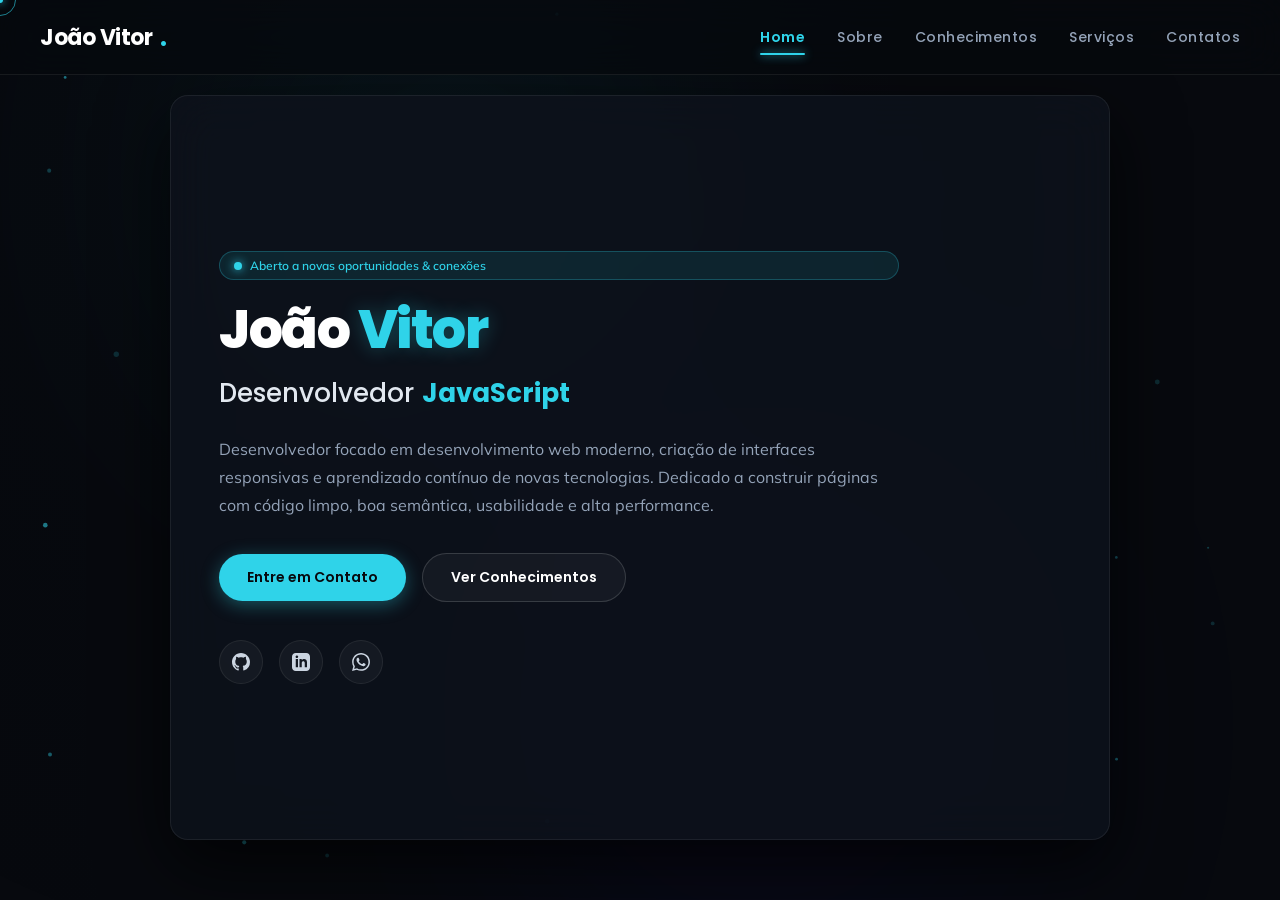
==== commit 94c5edc3: "refactor: remover repositorios de terceiros e focar estritamente em conhecimentos reais e contatos" ====
--- a/index.html
+++ b/index.html
@@ -3,13 +3,13 @@
 <head>
   <meta charset="UTF-8" />
   <meta name="viewport" content="width=device-width, initial-scale=1.0" />
-  <meta name="description" content="Portfólio profissional de João Vitor (@slaaff) - Desenvolvedor Front-end, especialista em criação de Bots para WhatsApp com Node.js e Baileys, e soluções web modernas." />
+  <meta name="description" content="Portfólio profissional de João Vitor - Desenvolvedor Front-end, com sólidos conhecimentos em JavaScript, HTML5, CSS3, Node.js e soluções web." />
   <meta name="author" content="João Vitor Galdino" />
-  <meta property="og:title" content="João Vitor - Desenvolvedor Front-end & Automação" />
-  <meta property="og:description" content="Portfólio interativo com projetos de automação, bots para WhatsApp e desenvolvimento web." />
+  <meta property="og:title" content="João Vitor - Desenvolvedor Front-end" />
+  <meta property="og:description" content="Portfólio interativo apresentando conhecimentos técnicos, trajetória e canais de contato de João Vitor." />
   <meta property="og:image" content="assets/foto.jpg" />
   <link rel="icon" type="image/png" href="assets/foto.jpg" />
-  <title>João Vitor - Desenvolvedor Front-end & Automação</title>
+  <title>João Vitor - Desenvolvedor Front-end</title>
 
   <!-- Google Fonts -->
   <link rel="preconnect" href="https://fonts.googleapis.com" />
@@ -46,7 +46,7 @@
       <ul>
         <li class="nav-item active"><a href="#home" class="nav-link">Home</a></li>
         <li class="nav-item"><a href="#about" class="nav-link">Sobre</a></li>
-        <li class="nav-item"><a href="#portfolio" class="nav-link">Projetos</a></li>
+        <li class="nav-item"><a href="#skills" class="nav-link">Conhecimentos</a></li>
         <li class="nav-item"><a href="#services" class="nav-link">Serviços</a></li>
         <li class="nav-item"><a href="#contact" class="nav-link">Contatos</a></li>
       </ul>
@@ -73,7 +73,7 @@
       <ul>
         <li class="nav-item active"><a href="#home" class="nav-link">Home</a></li>
         <li class="nav-item"><a href="#about" class="nav-link">Sobre</a></li>
-        <li class="nav-item"><a href="#portfolio" class="nav-link">Projetos</a></li>
+        <li class="nav-item"><a href="#skills" class="nav-link">Conhecimentos</a></li>
         <li class="nav-item"><a href="#services" class="nav-link">Serviços</a></li>
         <li class="nav-item"><a href="#contact" class="nav-link">Contatos</a></li>
       </ul>
@@ -90,7 +90,7 @@
       <div class="home_inner">
         <div class="badge-pill">
           <span class="pulse-dot"></span>
-          <span>Disponível para novos projetos & parcerias</span>
+          <span>Aberto a novas oportunidades & conexões</span>
         </div>
 
         <h1 class="home_name">
@@ -101,20 +101,20 @@
           <span>Desenvolvedor </span>
           <span class="cd-words-wrapper">
             <b class="is-visible">Front-end</b>
-            <b class="is-hidden">Bots WhatsApp</b>
-            <b class="is-hidden">Node.js & Baileys</b>
-            <b class="is-hidden">Fullstack</b>
-            <b class="is-hidden">Soluções Web</b>
+            <b class="is-hidden">JavaScript</b>
+            <b class="is-hidden">HTML5 & CSS3</b>
+            <b class="is-hidden">Node.js</b>
+            <b class="is-hidden">Desenvolvimento Web</b>
           </span>
         </div>
 
         <p class="home_bio">
-          Desenvolvedor focado em criar experiências digitais modernas, funcionais e de alta performance. Especializado no ecossistema JavaScript, construção de interfaces web fluidas e desenvolvimento de bots inteligentes e automações avançadas para WhatsApp com Node.js e Baileys.
+          Desenvolvedor focado em desenvolvimento web moderno, criação de interfaces responsivas e aprendizado contínuo de novas tecnologias. Dedicado a construir páginas com código limpo, boa semântica, usabilidade e alta performance.
         </p>
 
         <div class="home_actions">
           <a href="#contact" class="btn btn-primary action-link">Entre em Contato</a>
-          <a href="#portfolio" class="btn btn-outline action-link">Ver Projetos</a>
+          <a href="#skills" class="btn btn-outline action-link">Ver Conhecimentos</a>
         </div>
 
         <div class="home_socials">
@@ -137,7 +137,7 @@
     <section class="tm_section hidden" id="about">
       <div class="section_title">
         <h3>Sobre <span class="coloring">Mim</span></h3>
-        <p class="section_subtitle">Desenvolvedor Front-end & Especialista em Automação</p>
+        <p class="section_subtitle">Desenvolvedor Front-end & Estudante de Tecnologia</p>
       </div>
 
       <div class="about_wrap">
@@ -152,7 +152,7 @@
 
           <div class="quick_info_card">
             <ul>
-              <li><span class="label">Perfil:</span> <span class="val">Front-end & Automação</span></li>
+              <li><span class="label">Perfil:</span> <span class="val">Front-end & Web</span></li>
               <li><span class="label">Localização:</span> <span class="val">Salvador, BA - Brasil</span></li>
               <li><span class="label">GitHub:</span> <span class="val">@slaaff</span></li>
               <li><span class="label">LinkedIn:</span> <span class="val">in/joaovsgaldino</span></li>
@@ -160,42 +160,42 @@
             </ul>
           </div>
 
-          <button class="btn btn-outline about-popup-trigger" style="width: 100%;">Ver Biografia Completa</button>
+          <button class="btn btn-outline about-popup-trigger" style="width: 100%;">Ver Trajetória Completa</button>
         </div>
 
         <div class="about_right">
           <p class="about_bio_text">
-            Sou desenvolvedor com sólida atuação na criação de interfaces web responsivas, componentes dinâmicos e ecossistemas de automação. Minha paixão é unir design elegante, usabilidade impecável e código limpo para construir aplicações modernas que geram impacto real.
+            Olá! Sou João Vitor, apaixonado por tecnologia e desenvolvimento web. Minha caminhada é guiada pelo estudo contínuo de linguagens modernas, dedicação à prática de código e vontade constante de aprender e evoluir profissionalmente.
           </p>
           <p class="about_bio_text">
-            Com ampla experiência no desenvolvimento de <strong>bots inteligentes para WhatsApp</strong> utilizando a biblioteca Baileys e Node.js, domino arquiteturas modulares orientadas a eventos, manipulação de sockets, webhooks e integração com bancos de dados.
+            Tenho foco principal no desenvolvimento <strong>Front-end</strong> com JavaScript, HTML5 e CSS3, criando páginas bem estruturadas, acessíveis e responsivas para qualquer dispositivo. Além disso, exploro o ecossistema <strong>Node.js</strong>, manipulação de APIs e comandos em ambientes Linux.
           </p>
 
           <div class="specialties_grid">
             <div class="specialty_box">
-              <h4>💻 Front-end Moderno</h4>
-              <p>Interfaces responsivas com HTML5 semântico, CSS3 flexível/grid, JavaScript moderno e componentização limpa.</p>
+              <h4>💻 Front-end Essencial</h4>
+              <p>Estruturação semântica com HTML5, layouts modernos com CSS3 (Flexbox/Grid) e responsividade.</p>
             </div>
             <div class="specialty_box">
-              <h4>🤖 Bots & Automação</h4>
-              <p>Automações de ponta para WhatsApp com Baileys, arquitetura de plugins desacoplada e alta estabilidade.</p>
+              <h4>⚡ JavaScript & Lógica</h4>
+              <p>Fundamentos sólidos de programação, manipulação dinâmica do DOM, funções assíncronas e eventos.</p>
             </div>
             <div class="specialty_box">
-              <h4>⚡ Node.js & APIs</h4>
-              <p>Construção de rotinas assíncronas, consumo e desenvolvimento de APIs RESTful e persistência de dados.</p>
+              <h4>🌐 Node.js & APIs</h4>
+              <p>Conhecimento em execução no servidor, gerenciamento de pacotes e consumo de APIs RESTful.</p>
             </div>
             <div class="specialty_box">
-              <h4>🚀 Git CI/CD & Deploy</h4>
-              <p>Versionamento avançado com Git/GitHub, esteiras automatizadas na Vercel e deploy em servidores Linux.</p>
+              <h4>🚀 Git & Ferramentas</h4>
+              <p>Controle de versão com Git/GitHub, deploy automatizado na Vercel e linha de comando básica.</p>
             </div>
           </div>
 
           <div class="skills_container">
-            <h4 class="skills_title">Habilidades Técnicas</h4>
+            <h4 class="skills_title">Nível de Domínio Técnico</h4>
 
             <div class="skill_item">
               <div class="skill_header">
-                <span>JavaScript & Lógica Assíncrona</span>
+                <span>HTML5 Semântico & CSS3 Responsivo</span>
                 <span>90%</span>
               </div>
               <div class="skill_bar_bg">
@@ -205,41 +205,31 @@
 
             <div class="skill_item">
               <div class="skill_header">
-                <span>HTML5 Semântico & CSS3 Moderno</span>
-                <span>95%</span>
+                <span>JavaScript (ES6+, DOM & Lógica)</span>
+                <span>85%</span>
               </div>
               <div class="skill_bar_bg">
-                <div class="skill_bar_fill" style="width: 95%;"></div>
+                <div class="skill_bar_fill" style="width: 85%;"></div>
               </div>
             </div>
 
             <div class="skill_item">
               <div class="skill_header">
-                <span>Node.js & Baileys (WhatsApp Bots)</span>
-                <span>90%</span>
+                <span>Git, GitHub & Deploy na Vercel</span>
+                <span>85%</span>
               </div>
               <div class="skill_bar_bg">
-                <div class="skill_bar_fill" style="width: 90%;"></div>
+                <div class="skill_bar_fill" style="width: 85%;"></div>
               </div>
             </div>
 
             <div class="skill_item">
               <div class="skill_header">
-                <span>Git, GitHub & Deploy Cloud (Vercel / Linux)</span>
-                <span>92%</span>
+                <span>Node.js & Consumo de APIs REST</span>
+                <span>80%</span>
               </div>
               <div class="skill_bar_bg">
-                <div class="skill_bar_fill" style="width: 92%;"></div>
-              </div>
-            </div>
-
-            <div class="skill_item">
-              <div class="skill_header">
-                <span>Design Responsivo & UI/UX</span>
-                <span>88%</span>
-              </div>
-              <div class="skill_bar_bg">
-                <div class="skill_bar_fill" style="width: 88%;"></div>
+                <div class="skill_bar_fill" style="width: 80%;"></div>
               </div>
             </div>
           </div>
@@ -248,210 +238,147 @@
     </section>
 
     <!-- ==============================================
-         SECTION 3: PORTFOLIO
+         SECTION 3: CONHECIMENTOS (HABILIDADES)
     ============================================== -->
-    <section class="tm_section hidden" id="portfolio">
+    <section class="tm_section hidden" id="skills">
       <div class="section_title">
-        <h3>Meus <span class="coloring">Projetos</span></h3>
-        <p class="section_subtitle">Trabalhos em destaque em automação, bots e desenvolvimento web</p>
-      </div>
-
-      <div class="portfolio_filters">
-        <button class="filter-btn active" data-filter="all">Todos</button>
-        <button class="filter-btn" data-filter="bots">Bots WhatsApp</button>
-        <button class="filter-btn" data-filter="web">Web & Jogos</button>
-        <button class="filter-btn" data-filter="frontend">Front-end</button>
-      </div>
-
-      <div class="projects_grid">
-
-        <!-- Project 1: Iris Bot -->
-        <article class="project-card" data-category="bots"
-          data-title="Iris Bot"
-          data-category-name="Bots WhatsApp"
-          data-image="assets/thumb-iris.svg"
-          data-desc="Bot inteligente e multi-comandos para WhatsApp desenvolvido em Node.js com Baileys. Possui gerenciamento avançado de grupos, respostas automatizadas com inteligência contextual e banco de dados local estruturado."
-          data-tags="Node.js, Baileys, WhatsApp Bot, Automação"
-          data-github="https://github.com/slaaff/iris"
-          data-demo="">
-          <div class="card_thumb">
-            <img src="assets/thumb-iris.svg" alt="Iris Bot" />
-            <div class="card_overlay_actions">
-              <button class="btn btn-primary project-modal-trigger">Ver Detalhes</button>
-              <a href="https://github.com/slaaff/iris" target="_blank" rel="noopener noreferrer" class="btn btn-outline">GitHub</a>
-            </div>
-          </div>
-          <div class="card_body">
-            <span class="card_category_badge">Bots WhatsApp</span>
-            <h4 class="card_title">Iris Bot</h4>
-            <p class="card_desc">Bot inteligente e multi-comandos para WhatsApp com Baileys e gestão avançada de eventos.</p>
-            <div class="card_tags">
-              <span class="tag-badge">Node.js</span>
-              <span class="tag-badge">Baileys</span>
-              <span class="tag-badge">Automação</span>
-            </div>
-            <div class="card_footer_links">
-              <a href="https://github.com/slaaff/iris" target="_blank" rel="noopener noreferrer">↗ Repositório no GitHub</a>
-            </div>
-          </div>
-        </article>
-
-        <!-- Project 2: Daisy Bot -->
-        <article class="project-card" data-category="bots"
-          data-title="Daisy Bot"
-          data-category-name="Bots WhatsApp"
-          data-image="assets/thumb-daisy.svg"
-          data-desc="Sistema modular de automação para WhatsApp com arquitetura baseada em plugins desacoplados. Suporta comandos administrativos, respostas dinâmicas e gerenciamento de grupos com alta estabilidade."
-          data-tags="Node.js, Plugins, WhatsApp API, Baileys"
-          data-github="https://github.com/slaaff/daisy"
-          data-demo="">
-          <div class="card_thumb">
-            <img src="assets/thumb-daisy.svg" alt="Daisy Bot" />
-            <div class="card_overlay_actions">
-              <button class="btn btn-primary project-modal-trigger">Ver Detalhes</button>
-              <a href="https://github.com/slaaff/daisy" target="_blank" rel="noopener noreferrer" class="btn btn-outline">GitHub</a>
-            </div>
-          </div>
-          <div class="card_body">
-            <span class="card_category_badge">Bots WhatsApp</span>
-            <h4 class="card_title">Daisy Bot</h4>
-            <p class="card_desc">Automação modular para WhatsApp com sistema extensível de plugins desacoplados.</p>
-            <div class="card_tags">
-              <span class="tag-badge">Node.js</span>
-              <span class="tag-badge">Plugins</span>
-              <span class="tag-badge">Modular</span>
-            </div>
-            <div class="card_footer_links">
-              <a href="https://github.com/slaaff/daisy" target="_blank" rel="noopener noreferrer">↗ Repositório no GitHub</a>
-            </div>
-          </div>
-        </article>
-
-        <!-- Project 3: Hiyuki Bot -->
-        <article class="project-card" data-category="bots"
-          data-title="Hiyuki Bot"
-          data-category-name="Bots WhatsApp"
-          data-image="assets/thumb-hiyuki.svg"
-          data-desc="Assistente virtual veloz e utilitário para WhatsApp (Base V1), estruturado para execução ágil de rotinas, comandos interativos e integração com módulos de utilidades."
-          data-tags="Node.js, Baileys, Assistente Virtual, WhatsApp"
-          data-github="https://github.com/slaaff/hiyuki"
-          data-demo="">
-          <div class="card_thumb">
-            <img src="assets/thumb-hiyuki.svg" alt="Hiyuki Bot" />
-            <div class="card_overlay_actions">
-              <button class="btn btn-primary project-modal-trigger">Ver Detalhes</button>
-              <a href="https://github.com/slaaff/hiyuki" target="_blank" rel="noopener noreferrer" class="btn btn-outline">GitHub</a>
-            </div>
-          </div>
-          <div class="card_body">
-            <span class="card_category_badge">Bots WhatsApp</span>
-            <h4 class="card_title">Hiyuki Bot</h4>
-            <p class="card_desc">Assistente virtual ágil e leve para WhatsApp com comandos utilitários e integração Baileys.</p>
-            <div class="card_tags">
-              <span class="tag-badge">Node.js</span>
-              <span class="tag-badge">Baileys</span>
-              <span class="tag-badge">Utilitários</span>
-            </div>
-            <div class="card_footer_links">
-              <a href="https://github.com/slaaff/hiyuki" target="_blank" rel="noopener noreferrer">↗ Repositório no GitHub</a>
-            </div>
-          </div>
-        </article>
-
-        <!-- Project 4: Jogo do Número Secreto -->
-        <article class="project-card" data-category="web"
-          data-title="Jogo do Número Secreto"
-          data-category-name="Web & Jogos"
-          data-image="assets/thumb-game.svg"
-          data-desc="Aplicação web interativa com lógica em JavaScript moderno, manipulação dinâmica do DOM e sintetizador de voz integrado (Web Speech API). Desenvolvido com foco em interatividade e UX acessível."
-          data-tags="JavaScript, Web Speech API, CSS3, Vercel"
-          data-github="https://github.com/slaaff/jogo-do-numero-secreto-alura"
-          data-demo="https://jogo-do-numero-secreto-alura-sable.vercel.app">
-          <div class="card_thumb">
-            <img src="assets/thumb-game.svg" alt="Jogo do Número Secreto" />
-            <div class="card_overlay_actions">
-              <button class="btn btn-primary project-modal-trigger">Ver Detalhes</button>
-              <a href="https://jogo-do-numero-secreto-alura-sable.vercel.app" target="_blank" rel="noopener noreferrer" class="btn btn-outline">Jogar</a>
-            </div>
-          </div>
-          <div class="card_body">
-            <span class="card_category_badge">Web & Jogos</span>
-            <h4 class="card_title">Jogo do Número Secreto</h4>
-            <p class="card_desc">Jogo interativo em JavaScript com sintetizador de voz e manipulação avançada de DOM.</p>
-            <div class="card_tags">
-              <span class="tag-badge">JavaScript</span>
-              <span class="tag-badge">Web Speech</span>
-              <span class="tag-badge">Vercel</span>
-            </div>
-            <div class="card_footer_links">
-              <a href="https://jogo-do-numero-secreto-alura-sable.vercel.app" target="_blank" rel="noopener noreferrer">🎮 Ver Demonstração</a>
-              <a href="https://github.com/slaaff/jogo-do-numero-secreto-alura" target="_blank" rel="noopener noreferrer" style="margin-left: auto;">↗ GitHub</a>
-            </div>
-          </div>
-        </article>
-
-        <!-- Project 5: Spotify Clone -->
-        <article class="project-card" data-category="frontend"
-          data-title="Spotify Clone"
-          data-category-name="Front-end"
-          data-image="assets/thumb-spotify.svg"
-          data-desc="Recriação fiel e responsiva da interface do Spotify desenvolvida durante a Imersão Alura. Explora CSS Grid, Flexbox avançado, estilização de cards de álbuns e dinamismo visual."
-          data-tags="HTML5, CSS Grid, Flexbox, UI Clone"
-          data-github="https://github.com/slaaff/spotify-imersao-alura"
-          data-demo="">
-          <div class="card_thumb">
-            <img src="assets/thumb-spotify.svg" alt="Spotify Clone" />
-            <div class="card_overlay_actions">
-              <button class="btn btn-primary project-modal-trigger">Ver Detalhes</button>
-              <a href="https://github.com/slaaff/spotify-imersao-alura" target="_blank" rel="noopener noreferrer" class="btn btn-outline">GitHub</a>
-            </div>
-          </div>
-          <div class="card_body">
-            <span class="card_category_badge">Front-end</span>
-            <h4 class="card_title">Spotify Clone</h4>
-            <p class="card_desc">Recriação da interface do Spotify com CSS Grid moderno e layout totalmente responsivo.</p>
-            <div class="card_tags">
-              <span class="tag-badge">HTML5</span>
-              <span class="tag-badge">CSS Grid</span>
-              <span class="tag-badge">UI/UX</span>
-            </div>
-            <div class="card_footer_links">
-              <a href="https://github.com/slaaff/spotify-imersao-alura" target="_blank" rel="noopener noreferrer">↗ Repositório no GitHub</a>
-            </div>
-          </div>
-        </article>
-
-        <!-- Project 6: Portfólio Clássico -->
-        <article class="project-card" data-category="frontend"
-          data-title="Portfólio Clássico"
-          data-category-name="Front-end"
-          data-image="assets/thumb-portfolio.svg"
-          data-desc="Primeiro projeto de portfólio web construído com HTML5 e CSS3 semântico, marcando a base sólida de desenvolvimento web com deploy em produção na Vercel."
-          data-tags="HTML5, CSS3, Vercel, Responsive"
-          data-github="https://github.com/slaaff/Portifolio-HTML-e-CSS"
-          data-demo="https://portifolio-html-e-css-sand.vercel.app">
-          <div class="card_thumb">
-            <img src="assets/thumb-portfolio.svg" alt="Portfólio Clássico" />
-            <div class="card_overlay_actions">
-              <button class="btn btn-primary project-modal-trigger">Ver Detalhes</button>
-              <a href="https://portifolio-html-e-css-sand.vercel.app" target="_blank" rel="noopener noreferrer" class="btn btn-outline">Acessar</a>
-            </div>
-          </div>
-          <div class="card_body">
-            <span class="card_category_badge">Front-end</span>
-            <h4 class="card_title">Portfólio Clássico</h4>
-            <p class="card_desc">Projeto clássico de portfólio em HTML e CSS puro hospedado com deploy contínuo na Vercel.</p>
-            <div class="card_tags">
-              <span class="tag-badge">HTML5</span>
-              <span class="tag-badge">CSS3</span>
-              <span class="tag-badge">Vercel</span>
-            </div>
-            <div class="card_footer_links">
-              <a href="https://portifolio-html-e-css-sand.vercel.app" target="_blank" rel="noopener noreferrer">🌐 Ver Site Online</a>
-              <a href="https://github.com/slaaff/Portifolio-HTML-e-CSS" target="_blank" rel="noopener noreferrer" style="margin-left: auto;">↗ GitHub</a>
-            </div>
-          </div>
-        </article>
+        <h3>Meus <span class="coloring">Conhecimentos</span></h3>
+        <p class="section_subtitle">Tecnologias, ferramentas e conceitos técnicos que domino e utilizo no dia a dia</p>
+      </div>
+
+      <div class="skills_main_grid">
+
+        <!-- Card 1: Front-end Core -->
+        <div class="skill-category-card">
+          <div class="cat_header">
+            <div class="cat_icon">
+              <svg viewBox="0 0 24 24"><path d="M12 2l-9 4v6c0 5.55 3.84 10.74 9 12 5.16-1.26 9-6.45 9-12V6l-9-4zm0 2.18l7 3.12v4.7c0 4.58-3.14 8.87-7 9.95-3.86-1.08-7-5.37-7-9.95v-4.7l7-3.12zM7 11h10v2H7z"/></svg>
+            </div>
+            <h4>Front-end & Web Core</h4>
+          </div>
+          <div class="cat_skills_list">
+            <div class="skill_topic">
+              <div class="skill_topic_title">
+                <strong>HTML5 Semântico</strong>
+                <span class="skill_badge">Avançado</span>
+              </div>
+              <p>Estruturação de documentos com tags semânticas (<header>, <main>, <section>, <article>), formulários completos e boas práticas de SEO.</p>
+            </div>
+            <div class="skill_topic">
+              <div class="skill_topic_title">
+                <strong>CSS3 Moderno</strong>
+                <span class="skill_badge">Avançado</span>
+              </div>
+              <p>Criação de layouts fluidos com Flexbox e CSS Grid, variáveis nativas (Custom Properties), media queries (mobile-first), efeitos de transição e animações.</p>
+            </div>
+            <div class="skill_topic">
+              <div class="skill_topic_title">
+                <strong>JavaScript (ES6+)</strong>
+                <span class="skill_badge">Sólido</span>
+              </div>
+              <p>Manipulação de elementos do DOM, escuta de eventos, sintaxe moderna (arrow functions, template literals, desestruturação), funções assíncronas e Promises.</p>
+            </div>
+          </div>
+        </div>
+
+        <!-- Card 2: Back-end & Integrações -->
+        <div class="skill-category-card">
+          <div class="cat_header">
+            <div class="cat_icon">
+              <svg viewBox="0 0 24 24"><path d="M12 2C6.48 2 2 6.48 2 12s4.48 10 10 10 10-4.48 10-10S17.52 2 12 2zm-1 17.93c-3.95-.49-7-3.85-7-7.93 0-.62.08-1.21.21-1.79L9 15v1c0 1.1.9 2 2 2v1.93zm6.9-2.54c-.26-.81-1-1.39-1.9-1.39h-1v-3c0-.55-.45-1-1-1H8v-2h2c.55 0 1-.45 1-1V7h2c1.1 0 2-.9 2-2v-.41c2.93 1.19 5 4.06 5 7.41 0 2.08-.8 3.97-2.1 5.39z"/></svg>
+            </div>
+            <h4>Node.js & Integrações</h4>
+          </div>
+          <div class="cat_skills_list">
+            <div class="skill_topic">
+              <div class="skill_topic_title">
+                <strong>Node.js Runtime</strong>
+                <span class="skill_badge">Intermediário</span>
+              </div>
+              <p>Execução de scripts no servidor, gerenciamento de dependências com npm e yarn, manipulação do sistema de arquivos e variáveis de ambiente (.env).</p>
+            </div>
+            <div class="skill_topic">
+              <div class="skill_topic_title">
+                <strong>APIs RESTful & HTTP</strong>
+                <span class="skill_badge">Intermediário</span>
+              </div>
+              <p>Consumo de APIs externas utilizando Fetch API e Axios, tratamento de respostas em JSON, manipulação de status codes e integração com interfaces web.</p>
+            </div>
+            <div class="skill_topic">
+              <div class="skill_topic_title">
+                <strong>Automação & Sockets</strong>
+                <span class="skill_badge">Prático</span>
+              </div>
+              <p>Compreensão do funcionamento de websockets, tratamento de eventos e exploração de rotinas de automação no ecossistema JavaScript.</p>
+            </div>
+          </div>
+        </div>
+
+        <!-- Card 3: Ferramentas & Deploy -->
+        <div class="skill-category-card">
+          <div class="cat_header">
+            <div class="cat_icon">
+              <svg viewBox="0 0 24 24"><path d="M19.35 10.04C18.67 6.59 15.64 4 12 4 9.11 4 6.6 5.64 5.35 8.04 2.34 8.36 0 10.91 0 14c0 3.31 2.69 6 6 6h13c2.76 0 5-2.24 5-5 0-2.64-2.05-4.78-4.65-4.96zM14 13v4h-4v-4H7l5-5 5 5h-3z"/></svg>
+            </div>
+            <h4>Versionamento & Deploy</h4>
+          </div>
+          <div class="cat_skills_list">
+            <div class="skill_topic">
+              <div class="skill_topic_title">
+                <strong>Git & GitHub</strong>
+                <span class="skill_badge">Sólido</span>
+              </div>
+              <p>Fluxo de versionamento de código: clone, commits semânticos, branches, push/pull, sincronização de repositórios remotos e GitHub CLI.</p>
+            </div>
+            <div class="skill_topic">
+              <div class="skill_topic_title">
+                <strong>Vercel & Deploy Cloud</strong>
+                <span class="skill_badge">Sólido</span>
+              </div>
+              <p>Publicação contínua de sites e aplicações web integradas ao GitHub, configuração de domínios customizados e variáveis de ambiente.</p>
+            </div>
+            <div class="skill_topic">
+              <div class="skill_topic_title">
+                <strong>Linha de Comando (Linux / Bash)</strong>
+                <span class="skill_badge">Prático</span>
+              </div>
+              <p>Navegação por diretórios, manipulação de arquivos, gerenciamento de permissões, execução de scripts e comandos básicos via terminal.</p>
+            </div>
+          </div>
+        </div>
+
+        <!-- Card 4: Boas Práticas & Metodologia -->
+        <div class="skill-category-card">
+          <div class="cat_header">
+            <div class="cat_icon">
+              <svg viewBox="0 0 24 24"><path d="M12 3L1 9l4 2.18v6L12 21l7-3.82v-6l2-1.09V17h2V9L12 3zm6.82 6L12 12.72 5.18 9 12 5.28 18.82 9zM17 15.99l-5 2.73-5-2.73v-3.72L12 15l5-2.73v3.72z"/></svg>
+            </div>
+            <h4>Boas Práticas & Metodologia</h4>
+          </div>
+          <div class="cat_skills_list">
+            <div class="skill_topic">
+              <div class="skill_topic_title">
+                <strong>Código Limpo & Organizado</strong>
+                <span class="skill_badge">Prática</span>
+              </div>
+              <p>Estruturação de arquivos em pastas claras, nomenclatura descritiva de variáveis e funções, indentação consistente e documentação básica.</p>
+            </div>
+            <div class="skill_topic">
+              <div class="skill_topic_title">
+                <strong>Design Responsivo & Mobile-First</strong>
+                <span class="skill_badge">Prática</span>
+              </div>
+              <p>Foco na usabilidade do usuário final tanto em celulares quanto em tablets e desktops com breakpoints bem definidos.</p>
+            </div>
+            <div class="skill_topic">
+              <div class="skill_topic_title">
+                <strong>Aprendizado Contínuo & Agilidade</strong>
+                <span class="skill_badge">Perfil</span>
+              </div>
+              <p>Capacidade de pesquisa, leitura de documentação oficial, resolução autônoma de problemas e facilidade para absorver novas ferramentas.</p>
+            </div>
+          </div>
+        </div>
 
       </div>
     </section>
@@ -462,7 +389,7 @@
     <section class="tm_section hidden" id="services">
       <div class="section_title">
         <h3>Meus <span class="coloring">Serviços</span></h3>
-        <p class="section_subtitle">Soluções digitais com foco em performance, automação inteligente e usabilidade</p>
+        <p class="section_subtitle">Soluções que posso desenvolver e apoiar com base no meu conhecimento técnico</p>
       </div>
 
       <div class="services_grid">
@@ -470,60 +397,60 @@
         <!-- Service 1 -->
         <div class="service-card">
           <div class="service_icon_wrap">
-            <svg viewBox="0 0 24 24"><path d="M12 2a2 2 0 0 1 2 2c0 .74-.4 1.39-1 1.73V7h1a7 7 0 0 1 7 7h1a1 1 0 0 1 1 1v3a1 1 0 0 1-1 1h-1v1a2 2 0 0 1-2 2H5a2 2 0 0 1-2-2v-1H2a1 1 0 0 1-1-1v-3a1 1 0 0 1 1-1h1a7 7 0 0 1 7-7h1V5.73c-.6-.34-1-.99-1-1.73a2 2 0 0 1 2-2M7.5 13A1.5 1.5 0 0 0 6 14.5 1.5 1.5 0 0 0 7.5 16 1.5 1.5 0 0 0 9 14.5 1.5 1.5 0 0 0 7.5 13m9 0a1.5 1.5 0 0 0-1.5 1.5 1.5 1.5 0 0 0 1.5 1.5 1.5 1.5 0 0 0 1.5-1.5 1.5 1.5 0 0 0-1.5-1.5M9.5 18a.5.5 0 0 0-.5.5v.5h6v-.5a.5.5 0 0 0-.5-.5z"/></svg>
-          </div>
-          <h4 class="service_title">Chatbots & Automação WhatsApp</h4>
-          <p class="service_desc">Desenvolvimento de bots sob medida para WhatsApp utilizando a biblioteca Baileys e Node.js para automatizar atendimento, rotinas e fluxos operacionais.</p>
+            <svg viewBox="0 0 24 24"><path d="M20 4H4c-1.1 0-2 .9-2 2v12c0 1.1.9 2 2 2h16c1.1 0 2-.9 2-2V6c0-1.1-.9-2-2-2zm0 14H4V8h16v10zm-8-3l4-4-1.41-1.41L12 12.17l-1.59-1.59L9 12l3 3z"/></svg>
+          </div>
+          <h4 class="service_title">Criação de Páginas & Landing Pages</h4>
+          <p class="service_desc">Construção de sites institucionais, portfólios pessoais e páginas de captura modernas, responsivas e rápidas utilizando HTML5, CSS3 e JavaScript.</p>
           <ul class="service_features">
-            <li>Respostas automáticas inteligentes e menus interativos</li>
-            <li>Gerenciamento e moderação automatizada de grupos</li>
-            <li>Integração com bancos de dados e APIs externas</li>
-            <li>Arquitetura modular resiliente e sem risco de desconexão</li>
+            <li>Layouts mobile-first totalmente responsivos</li>
+            <li>Código semântico e leve com carregamento rápido</li>
+            <li>Design moderno com foco na experiência do usuário</li>
+            <li>Integração com links e botões de contato direto</li>
           </ul>
         </div>
 
         <!-- Service 2 -->
         <div class="service-card">
           <div class="service_icon_wrap">
-            <svg viewBox="0 0 24 24"><path d="M20 4H4c-1.1 0-2 .9-2 2v12c0 1.1.9 2 2 2h16c1.1 0 2-.9 2-2V6c0-1.1-.9-2-2-2zm0 14H4V8h16v10zm-8-3l4-4-1.41-1.41L12 12.17l-1.59-1.59L9 12l3 3z"/></svg>
-          </div>
-          <h4 class="service_title">Desenvolvimento Web & Front-end</h4>
-          <p class="service_desc">Construção de landing pages, portfólios e interfaces modernas, responsivas e visualmente marcantes com HTML5, CSS3 avançado e JavaScript.</p>
+            <svg viewBox="0 0 24 24"><path d="M3 17.25V21h3.75L17.81 9.94l-3.75-3.75L3 17.25zM20.71 7.04c.39-.39.39-1.02 0-1.41l-2.34-2.34c-.39-.39-1.02-.39-1.41 0l-1.83 1.83 3.75 3.75 1.83-1.83z"/></svg>
+          </div>
+          <h4 class="service_title">Reformulação & Estilização Front-end</h4>
+          <p class="service_desc">Modernização de páginas antigas, ajuste de responsividade para celulares, correção de estilos CSS e melhoria visual geral de layouts web.</p>
           <ul class="service_features">
-            <li>Layouts mobile-first totalmente responsivos</li>
-            <li>Animações fluidas e microinterações de alto impacto</li>
-            <li>Otimização de performance e pontuação Core Web Vitals</li>
-            <li>Código limpo, acessível e estruturado semanticamente</li>
+            <li>Adaptação para qualquer tamanho de tela</li>
+            <li>Transições e microinterações modernas</li>
+            <li>Aplicação de paleta de cores harmoniosa</li>
+            <li>Ajuste de tipografia e espaçamentos</li>
           </ul>
         </div>
 
         <!-- Service 3 -->
         <div class="service-card">
           <div class="service_icon_wrap">
-            <svg viewBox="0 0 24 24"><path d="M19.35 10.04C18.67 6.59 15.64 4 12 4 9.11 4 6.6 5.64 5.35 8.04 2.34 8.36 0 10.91 0 14c0 3.31 2.69 6 6 6h13c2.76 0 5-2.24 5-5 0-2.64-2.05-4.78-4.65-4.96zM14 13v4h-4v-4H7l5-5 5 5h-3z"/></svg>
-          </div>
-          <h4 class="service_title">Desenvolvimento de APIs & Back-end</h4>
-          <p class="service_desc">Arquitetura de rotas e APIs RESTful em Node.js com Express para comunicação entre sistemas, processamento de dados e webhooks.</p>
+            <svg viewBox="0 0 24 24"><path d="M12 2C6.48 2 2 6.48 2 12s4.48 10 10 10 10-4.48 10-10S17.52 2 12 2zm-1 17.93c-3.95-.49-7-3.85-7-7.93 0-.62.08-1.21.21-1.79L9 15v1c0 1.1.9 2 2 2v1.93zm6.9-2.54c-.26-.81-1-1.39-1.9-1.39h-1v-3c0-.55-.45-1-1-1H8v-2h2c.55 0 1-.45 1-1V7h2c1.1 0 2-.9 2-2v-.41c2.93 1.19 5 4.06 5 7.41 0 2.08-.8 3.97-2.1 5.39z"/></svg>
+          </div>
+          <h4 class="service_title">Interatividade & Consumo de APIs</h4>
+          <p class="service_desc">Adição de dinamismo a páginas com JavaScript, validação de dados em formulários, consumo de APIs públicas e exibição dinâmica de dados.</p>
           <ul class="service_features">
-            <li>Estruturação de endpoints RESTful limpos e documentados</li>
-            <li>Integração com webhooks e serviços de terceiros</li>
-            <li>Automação de scripts e rotinas assíncronas em background</li>
-            <li>Persistência e modelagem de dados leves e eficientes</li>
+            <li>Manipulação dinâmica de conteúdo via DOM</li>
+            <li>Validação amigável de campos de formulário</li>
+            <li>Integração com APIs via Fetch e Axios</li>
+            <li>Tratamento de erros e respostas em tela</li>
           </ul>
         </div>
 
         <!-- Service 4 -->
         <div class="service-card">
           <div class="service_icon_wrap">
-            <svg viewBox="0 0 24 24"><path d="M12 2C6.48 2 2 6.48 2 12s4.48 10 10 10 10-4.48 10-10S17.52 2 12 2zm-1 17.93c-3.95-.49-7-3.85-7-7.93 0-.62.08-1.21.21-1.79L9 15v1c0 1.1.9 2 2 2v1.93zm6.9-2.54c-.26-.81-1-1.39-1.9-1.39h-1v-3c0-.55-.45-1-1-1H8v-2h2c.55 0 1-.45 1-1V7h2c1.1 0 2-.9 2-2v-.41c2.93 1.19 5 4.06 5 7.41 0 2.08-.8 3.97-2.1 5.39z"/></svg>
-          </div>
-          <h4 class="service_title">Deploy, Cloud & Infraestrutura</h4>
-          <p class="service_desc">Configuração completa de esteiras de integração contínua (CI/CD) no GitHub, deploy na Vercel e gerenciamento de servidores Linux remotos.</p>
+            <svg viewBox="0 0 24 24"><path d="M19.35 10.04C18.67 6.59 15.64 4 12 4 9.11 4 6.6 5.64 5.35 8.04 2.34 8.36 0 10.91 0 14c0 3.31 2.69 6 6 6h13c2.76 0 5-2.24 5-5 0-2.64-2.05-4.78-4.65-4.96zM14 13v4h-4v-4H7l5-5 5 5h-3z"/></svg>
+          </div>
+          <h4 class="service_title">Deploy & Publicação na Web</h4>
+          <p class="service_desc">Publicação de páginas e projetos estáticos na Vercel com conexão contínua ao GitHub, permitindo atualizações automáticas a cada commit.</p>
           <ul class="service_features">
-            <li>Deploy automatizado contínuo via GitHub e Vercel</li>
-            <li>Configuração de servidores virtuais (VMs Linux / Ubuntu)</li>
-            <li>Higienização de credenciais e segurança de chaves de API</li>
-            <li>Monitoramento, logs e alta disponibilidade de aplicações</li>
+            <li>Subida de projetos para repositórios no GitHub</li>
+            <li>Configuração de deploy contínuo na Vercel</li>
+            <li>Configuração de links e domínios personalizados</li>
+            <li>Garantia de carregamento seguro via HTTPS</li>
           </ul>
         </div>
 
@@ -535,8 +462,8 @@
     ============================================== -->
     <section class="tm_section hidden" id="contact">
       <div class="section_title">
-        <h3>Entre em <span class="coloring">Contato</span></h3>
-        <p class="section_subtitle">Vamos conversar sobre o seu próximo projeto ou oportunidade</p>
+        <h3>Meus <span class="coloring">Contatos</span></h3>
+        <p class="section_subtitle">Estou disponível para conversar sobre vagas, projetos ou parcerias</p>
       </div>
 
       <div class="contact_wrap">
@@ -560,7 +487,7 @@
                   <svg viewBox="0 0 24 24"><path d="M.057 24l1.687-6.163c-1.041-1.804-1.588-3.849-1.587-5.946.003-6.556 5.338-11.891 11.893-11.891 3.181.001 6.167 1.24 8.413 3.488 2.245 2.248 3.481 5.236 3.48 8.414-.003 6.557-5.338 11.892-11.893 11.892-1.99-.001-3.951-.5-5.688-1.448l-6.305 1.654zm6.597-3.807c1.676.995 3.276 1.591 5.392 1.592 5.448 0 9.886-4.434 9.889-9.885.002-5.462-4.415-9.89-9.881-9.892-5.452 0-9.887 4.434-9.889 9.884-.001 2.225.651 3.891 1.746 5.634l-.999 3.648 3.742-.981zm11.387-5.464c-.074-.124-.272-.198-.57-.347-.297-.149-1.758-.868-2.031-.967-.272-.099-.47-.149-.669.149-.198.297-.768.967-.941 1.165-.173.198-.347.223-.644.074-.297-.149-1.255-.462-2.39-1.475-.883-.788-1.48-1.761-1.653-2.059-.173-.297-.018-.458.13-.606.134-.133.297-.347.446-.521.151-.172.2-.296.3-.495.099-.198.05-.372-.025-.521-.075-.148-.669-1.611-.916-2.206-.242-.579-.487-.501-.669-.51l-.57-.01c-.198 0-.52.074-.792.372s-1.04 1.016-1.04 2.479 1.065 2.876 1.213 3.074c.149.198 2.095 3.2 5.076 4.487.709.306 1.263.489 1.694.626.712.226 1.36.194 1.872.118.571-.085 1.758-.719 2.006-1.413.248-.695.248-1.29.173-1.414z"/></svg>
                 </div>
                 <div class="contact_text">
-                  <h5>WhatsApp</h5>
+                  <h5>WhatsApp Direto</h5>
                   <a href="https://wa.me/5574998000519" target="_blank" rel="noopener noreferrer">+55 74 99800-0519</a>
                 </div>
               </div>
@@ -606,11 +533,11 @@
             </div>
 
             <div class="form_group">
-              <textarea id="message" placeholder="Como posso ajudar no seu projeto? Descreva sua ideia ou necessidade *" required></textarea>
+              <textarea id="message" placeholder="Escreva sua mensagem ou proposta de contato *" required></textarea>
             </div>
 
             <div>
-              <button type="submit" class="btn btn-primary">Enviar Mensagem Direta</button>
+              <button type="submit" class="btn btn-primary">Enviar Mensagem no WhatsApp</button>
             </div>
           </form>
         </div>
@@ -632,42 +559,37 @@
   <template id="about-modal-template">
     <div class="about_popup_details">
       <div class="section_title" style="margin-bottom: 20px;">
-        <h3>Trajetória & <span class="coloring">Formação</span></h3>
-        <p class="section_subtitle">Conheça mais sobre a experiência profissional e aprendizado contínuo</p>
+        <h3>Trajetória & <span class="coloring">Estudos</span></h3>
+        <p class="section_subtitle">Minha formação, objetivos e dedicação contínua ao desenvolvimento web</p>
       </div>
 
       <p style="font-size: 15px; color: var(--text-muted); line-height: 1.8; margin-bottom: 24px;">
-        Meu foco como desenvolvedor está na resolução de problemas do mundo real através da tecnologia. Seja desenhando uma interface intuitiva para a web ou arquitetando um bot de atendimento automático de alta vazão no WhatsApp, busco sempre a excelência técnica, código bem documentado e estabilidade a longo prazo.
+        Minha jornada na programação é marcada pela paixão em aprender fazendo. Acredito que a consistência diária e a prática constante de código são a chave para o crescimento na área técnica. Busco oportunidades onde eu possa somar com meus conhecimentos em Front-end, colaborar com times e continuar evoluindo.
       </p>
 
       <div class="timeline_block">
-        <h4 class="timeline_title">🎓 Educação & Certificações</h4>
+        <h4 class="timeline_title">🎓 Formação & Cursos</h4>
         <div class="timeline_list">
           <div class="timeline_item">
-            <span class="year">2024 - Presente</span>
+            <span class="year">2024</span>
             <h4>Imersão Dev & Formação Front-end — Alura</h4>
-            <p>Desenvolvimento focado em JavaScript ES6+, manipulação profunda do DOM, CSS Grid, Flexbox, consumo de APIs e boas práticas de arquitetura web.</p>
+            <p>Estudo aprofundado dos fundamentos da web: HTML5 semântico, estilização com CSS3 (Flexbox/Grid), dinamismo com JavaScript ES6+ e lógica de programação.</p>
           </div>
           <div class="timeline_item">
-            <span class="year">2023 - 2024</span>
-            <h4>Desenvolvimento Autônomo & Ecossistema Node.js</h4>
-            <p>Especialização na biblioteca Baileys para integração direta com a rede do WhatsApp Web, gerenciamento de sockets, tratamento de concorrência e persistência de sessões seguras.</p>
+            <span class="year">2023 - Presente</span>
+            <h4>Estudo Autodidata Contínuo</h4>
+            <p>Prática de lógica, consumo de APIs REST, exploração do ambiente Node.js, comandos em terminais Linux e versionamento com Git e GitHub.</p>
           </div>
         </div>
       </div>
 
       <div class="timeline_block">
-        <h4 class="timeline_title">💼 Experiência & Projetos</h4>
+        <h4 class="timeline_title">🎯 Objetivos Profissionais</h4>
         <div class="timeline_list">
           <div class="timeline_item">
-            <span class="year">2024 - Presente</span>
-            <h4>Desenvolvedor Freelancer — Bots & Automação</h4>
-            <p>Desenvolvimento de soluções personalizadas de bots para grupos e atendimento no WhatsApp, com disparo automatizado, regras de moderação e integração com bancos de dados.</p>
-          </div>
-          <div class="timeline_item">
-            <span class="year">2024</span>
-            <h4>Projetos Open Source — GitHub (@slaaff)</h4>
-            <p>Manutenção e desenvolvimento ativo de repositórios públicos como Iris Bot, Daisy Bot e Hiyuki Bot, além de clones de interfaces e jogos web.</p>
+            <span class="year">Atual</span>
+            <h4>Desenvolvimento Front-end</h4>
+            <p>Atuar no desenvolvimento de aplicações e páginas web, aprimorando a cada dia a qualidade de código, padrões de acessibilidade e experiência do usuário.</p>
           </div>
         </div>
       </div>
--- a/styles/style.css
+++ b/styles/style.css
@@ -409,7 +409,7 @@
    HEADINGS & TITLES
 ------------------------------------ */
 .section_title {
-  margin-bottom: 36px;
+  margin-bottom: 34px;
 }
 
 .section_title h3 {
@@ -686,7 +686,7 @@
 .about_right {
   display: flex;
   flex-direction: column;
-  gap: 24px;
+  gap: 22px;
 }
 
 .about_bio_text {
@@ -699,7 +699,7 @@
   display: grid;
   grid-template-columns: repeat(2, 1fr);
   gap: 14px;
-  margin-top: 6px;
+  margin-top: 4px;
 }
 
 .specialty_box {
@@ -733,7 +733,7 @@
 }
 
 .skills_container {
-  margin-top: 14px;
+  margin-top: 10px;
 }
 
 .skills_title {
@@ -773,162 +773,106 @@
 }
 
 /* ------------------------------------
-   PORTFOLIO SECTION (#portfolio)
------------------------------------- */
-.portfolio_filters {
-  display: flex;
-  align-items: center;
-  gap: 12px;
-  margin-bottom: 28px;
-  flex-wrap: wrap;
-}
-
-.filter-btn {
-  background: rgba(255, 255, 255, 0.04);
-  border: 1px solid var(--card-border);
-  color: var(--text-muted);
-  font-family: var(--font-heading);
-  font-size: 13px;
-  font-weight: 500;
-  padding: 8px 18px;
-  border-radius: 20px;
-  cursor: pointer;
-  transition: all 0.25s ease;
-}
-
-.filter-btn:hover,
-.filter-btn.active {
-  background: var(--main-color);
-  color: #07090e;
-  border-color: var(--main-color);
-  font-weight: 600;
-  box-shadow: 0 4px 14px rgba(47, 211, 233, 0.35);
-}
-
-.projects_grid {
+   CONHECIMENTOS / HABILIDADES SECTION (#skills)
+------------------------------------ */
+.skills_main_grid {
   display: grid;
   grid-template-columns: repeat(2, 1fr);
   gap: 22px;
 }
 
-.project-card {
+.skill-category-card {
   background: rgba(255, 255, 255, 0.02);
   border: 1px solid var(--card-border);
   border-radius: var(--radius-md);
-  overflow: hidden;
-  transition: all 0.35s cubic-bezier(0.16, 1, 0.3, 1);
+  padding: 26px;
+  transition: all 0.3s ease;
   display: flex;
   flex-direction: column;
 }
 
-.project-card:hover {
-  transform: translateY(-6px);
+.skill-category-card:hover {
+  transform: translateY(-4px);
   border-color: var(--card-hover-border);
-  box-shadow: 0 16px 36px rgba(0, 0, 0, 0.6);
-}
-
-.card_thumb {
-  position: relative;
-  width: 100%;
-  height: 190px;
-  overflow: hidden;
-  background: #0d121c;
-}
-
-.card_thumb img {
-  width: 100%;
-  height: 100%;
-  object-fit: cover;
-  transition: transform 0.5s ease;
-}
-
-.project-card:hover .card_thumb img {
-  transform: scale(1.06);
-}
-
-.card_overlay_actions {
-  position: absolute;
-  inset: 0;
-  background: rgba(7, 9, 14, 0.7);
-  backdrop-filter: blur(4px);
-  opacity: 0;
+  background: rgba(47, 211, 233, 0.025);
+  box-shadow: 0 16px 36px rgba(0, 0, 0, 0.5);
+}
+
+.cat_header {
+  display: flex;
+  align-items: center;
+  gap: 14px;
+  margin-bottom: 18px;
+  padding-bottom: 14px;
+  border-bottom: 1px solid rgba(255, 255, 255, 0.05);
+}
+
+.cat_icon {
+  width: 44px;
+  height: 44px;
+  border-radius: 10px;
+  background: rgba(47, 211, 233, 0.1);
+  border: 1px solid rgba(47, 211, 233, 0.25);
   display: flex;
   align-items: center;
   justify-content: center;
-  gap: 12px;
-  transition: opacity 0.3s ease;
-}
-
-.project-card:hover .card_overlay_actions {
-  opacity: 1;
-}
-
-.card_body {
-  padding: 20px;
+  color: var(--main-color);
+  flex-shrink: 0;
+}
+
+.cat_icon svg {
+  width: 22px;
+  height: 22px;
+  fill: currentColor;
+}
+
+.cat_header h4 {
+  font-family: var(--font-heading);
+  font-size: 17px;
+  font-weight: 700;
+  color: #fff;
+}
+
+.cat_skills_list {
   display: flex;
   flex-direction: column;
-  flex-grow: 1;
-}
-
-.card_category_badge {
+  gap: 14px;
+}
+
+.skill_topic {
+  background: rgba(255, 255, 255, 0.02);
+  border: 1px solid rgba(255, 255, 255, 0.04);
+  border-radius: var(--radius-sm);
+  padding: 12px 14px;
+}
+
+.skill_topic_title {
+  display: flex;
+  align-items: center;
+  justify-content: space-between;
+  margin-bottom: 6px;
+}
+
+.skill_topic_title strong {
+  font-family: var(--font-heading);
+  font-size: 13px;
+  font-weight: 600;
+  color: #e2e8f0;
+}
+
+.skill_badge {
   font-size: 11px;
   font-weight: 600;
   color: var(--main-color);
-  text-transform: uppercase;
-  letter-spacing: 1px;
-  margin-bottom: 6px;
-}
-
-.card_title {
-  font-family: var(--font-heading);
-  font-size: 18px;
-  font-weight: 700;
-  color: #fff;
-  margin-bottom: 8px;
-}
-
-.card_desc {
-  font-size: 13px;
+  background: rgba(47, 211, 233, 0.1);
+  padding: 2px 8px;
+  border-radius: 4px;
+}
+
+.skill_topic p {
+  font-size: 12px;
   color: var(--text-muted);
-  line-height: 1.6;
-  margin-bottom: 16px;
-  flex-grow: 1;
-}
-
-.card_tags {
-  display: flex;
-  flex-wrap: wrap;
-  gap: 6px;
-  margin-bottom: 16px;
-}
-
-.tag-badge {
-  font-size: 11px;
-  color: #cbd5e1;
-  background: rgba(255, 255, 255, 0.05);
-  border: 1px solid rgba(255, 255, 255, 0.06);
-  padding: 3px 9px;
-  border-radius: 4px;
-}
-
-.card_footer_links {
-  display: flex;
-  align-items: center;
-  gap: 10px;
-  padding-top: 14px;
-  border-top: 1px solid rgba(255, 255, 255, 0.05);
-}
-
-.card_footer_links a {
-  font-size: 12px;
-  font-weight: 600;
-  display: inline-flex;
-  align-items: center;
-  gap: 6px;
-}
-
-.card_footer_links a:hover {
-  color: var(--main-color);
+  line-height: 1.55;
 }
 
 /* ------------------------------------
@@ -979,21 +923,21 @@
 
 .service_title {
   font-family: var(--font-heading);
-  font-size: 19px;
+  font-size: 18px;
   font-weight: 700;
   color: #fff;
   margin-bottom: 10px;
 }
 
 .service_desc {
-  font-size: 14px;
+  font-size: 13px;
   color: var(--text-muted);
   line-height: 1.7;
   margin-bottom: 16px;
 }
 
 .service_features li {
-  font-size: 13px;
+  font-size: 12px;
   color: #cbd5e1;
   padding: 4px 0;
   display: flex;
@@ -1150,7 +1094,7 @@
 
 .modal-window {
   position: relative;
-  width: 780px;
+  width: 760px;
   max-width: 90vw;
   max-height: 85vh;
   background: #0d121c;
@@ -1188,64 +1132,6 @@
 .modal-close:hover {
   background: var(--main-color);
   color: #07090e;
-}
-
-.project_popup_details .top_image {
-  width: 100%;
-  height: 280px;
-  border-radius: var(--radius-md);
-  overflow: hidden;
-  margin-bottom: 24px;
-}
-
-.project_popup_details .top_image img {
-  width: 100%;
-  height: 100%;
-  object-fit: cover;
-}
-
-.category_pill {
-  font-size: 12px;
-  font-weight: 600;
-  color: var(--main-color);
-  text-transform: uppercase;
-  letter-spacing: 1px;
-}
-
-.popup_title {
-  font-family: var(--font-heading);
-  font-size: 26px;
-  font-weight: 700;
-  color: #fff;
-  margin: 8px 0 14px;
-}
-
-.popup_desc {
-  font-size: 14px;
-  color: var(--text-muted);
-  line-height: 1.8;
-  margin-bottom: 20px;
-}
-
-.tags_wrap {
-  display: flex;
-  flex-wrap: wrap;
-  gap: 8px;
-  margin-bottom: 28px;
-}
-
-.badge-tag {
-  background: rgba(47, 211, 233, 0.1);
-  border: 1px solid rgba(47, 211, 233, 0.25);
-  color: var(--main-color);
-  font-size: 12px;
-  padding: 4px 12px;
-  border-radius: 4px;
-}
-
-.popup_buttons {
-  display: flex;
-  gap: 14px;
 }
 
 /* Timeline in About Modal */
@@ -1367,7 +1253,7 @@
     height: 260px;
   }
 
-  .projects_grid,
+  .skills_main_grid,
   .services_grid,
   .specialties_grid,
   .form_row {
